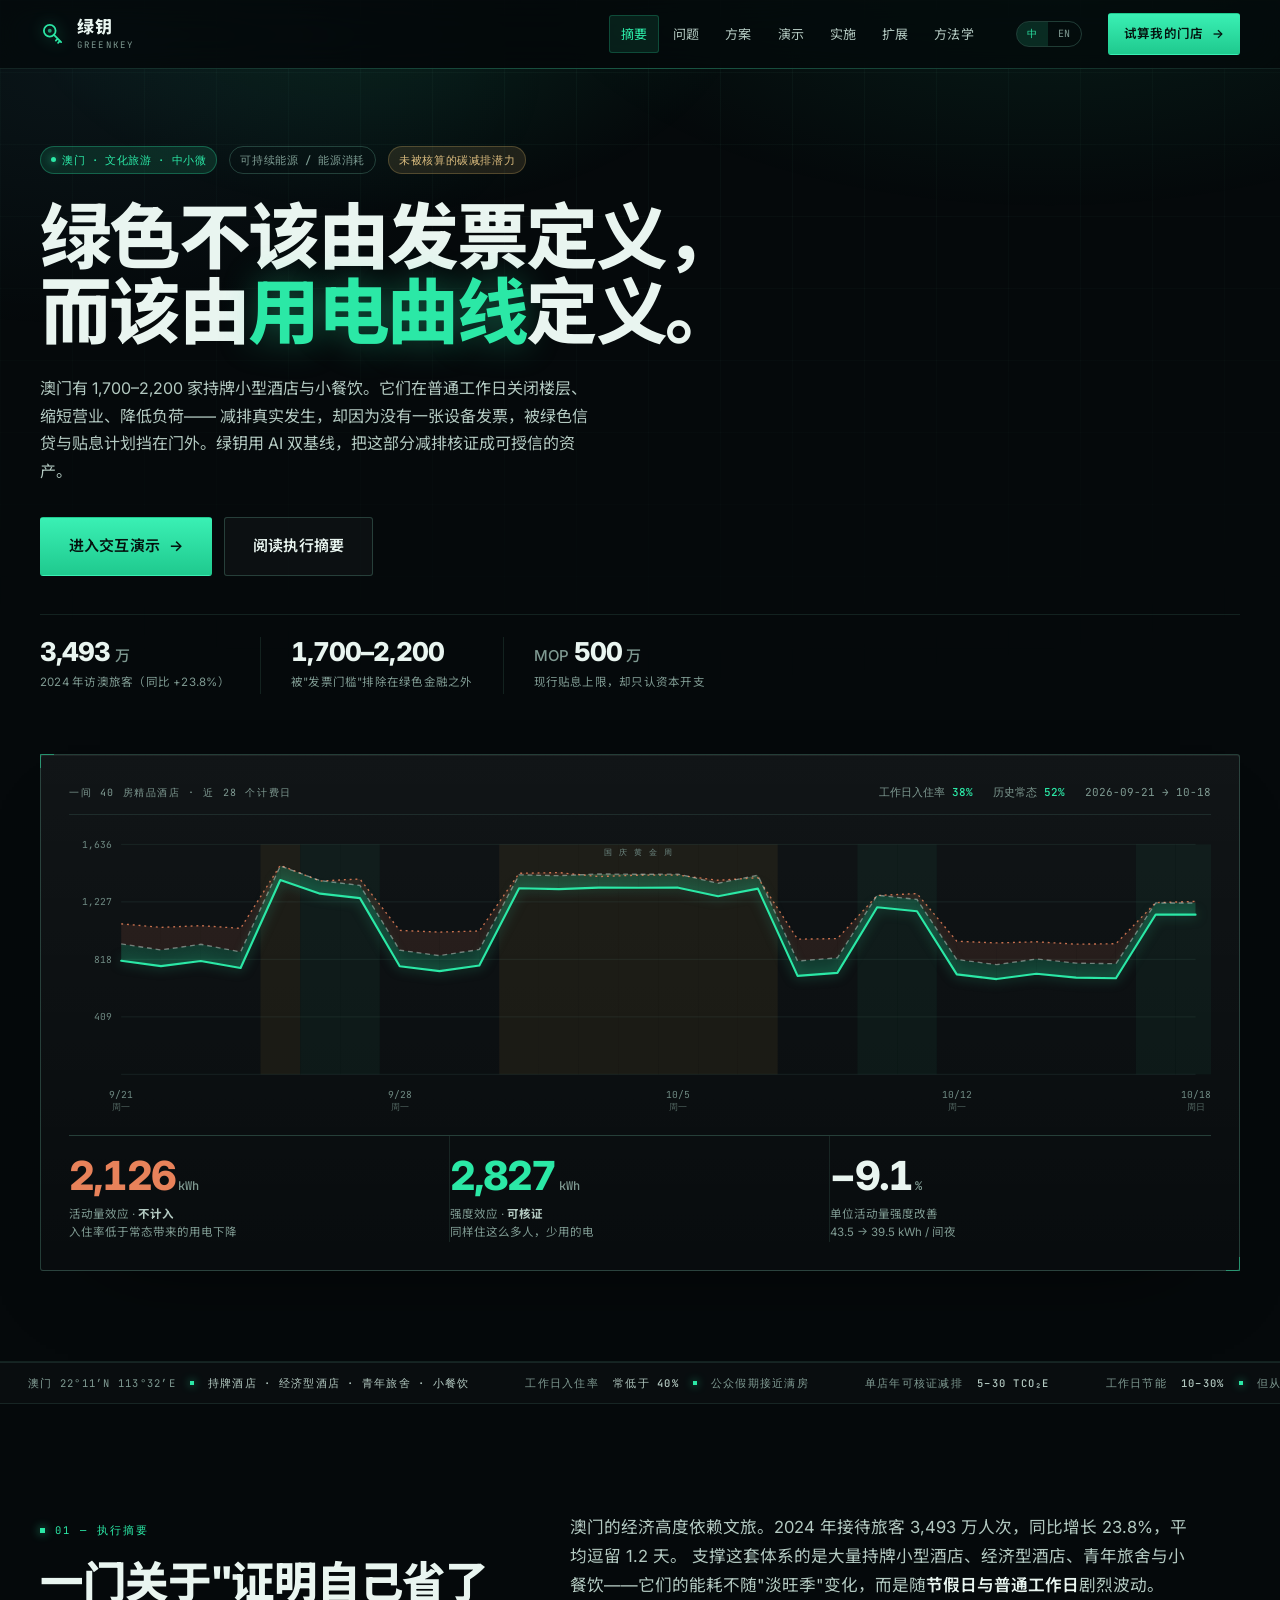
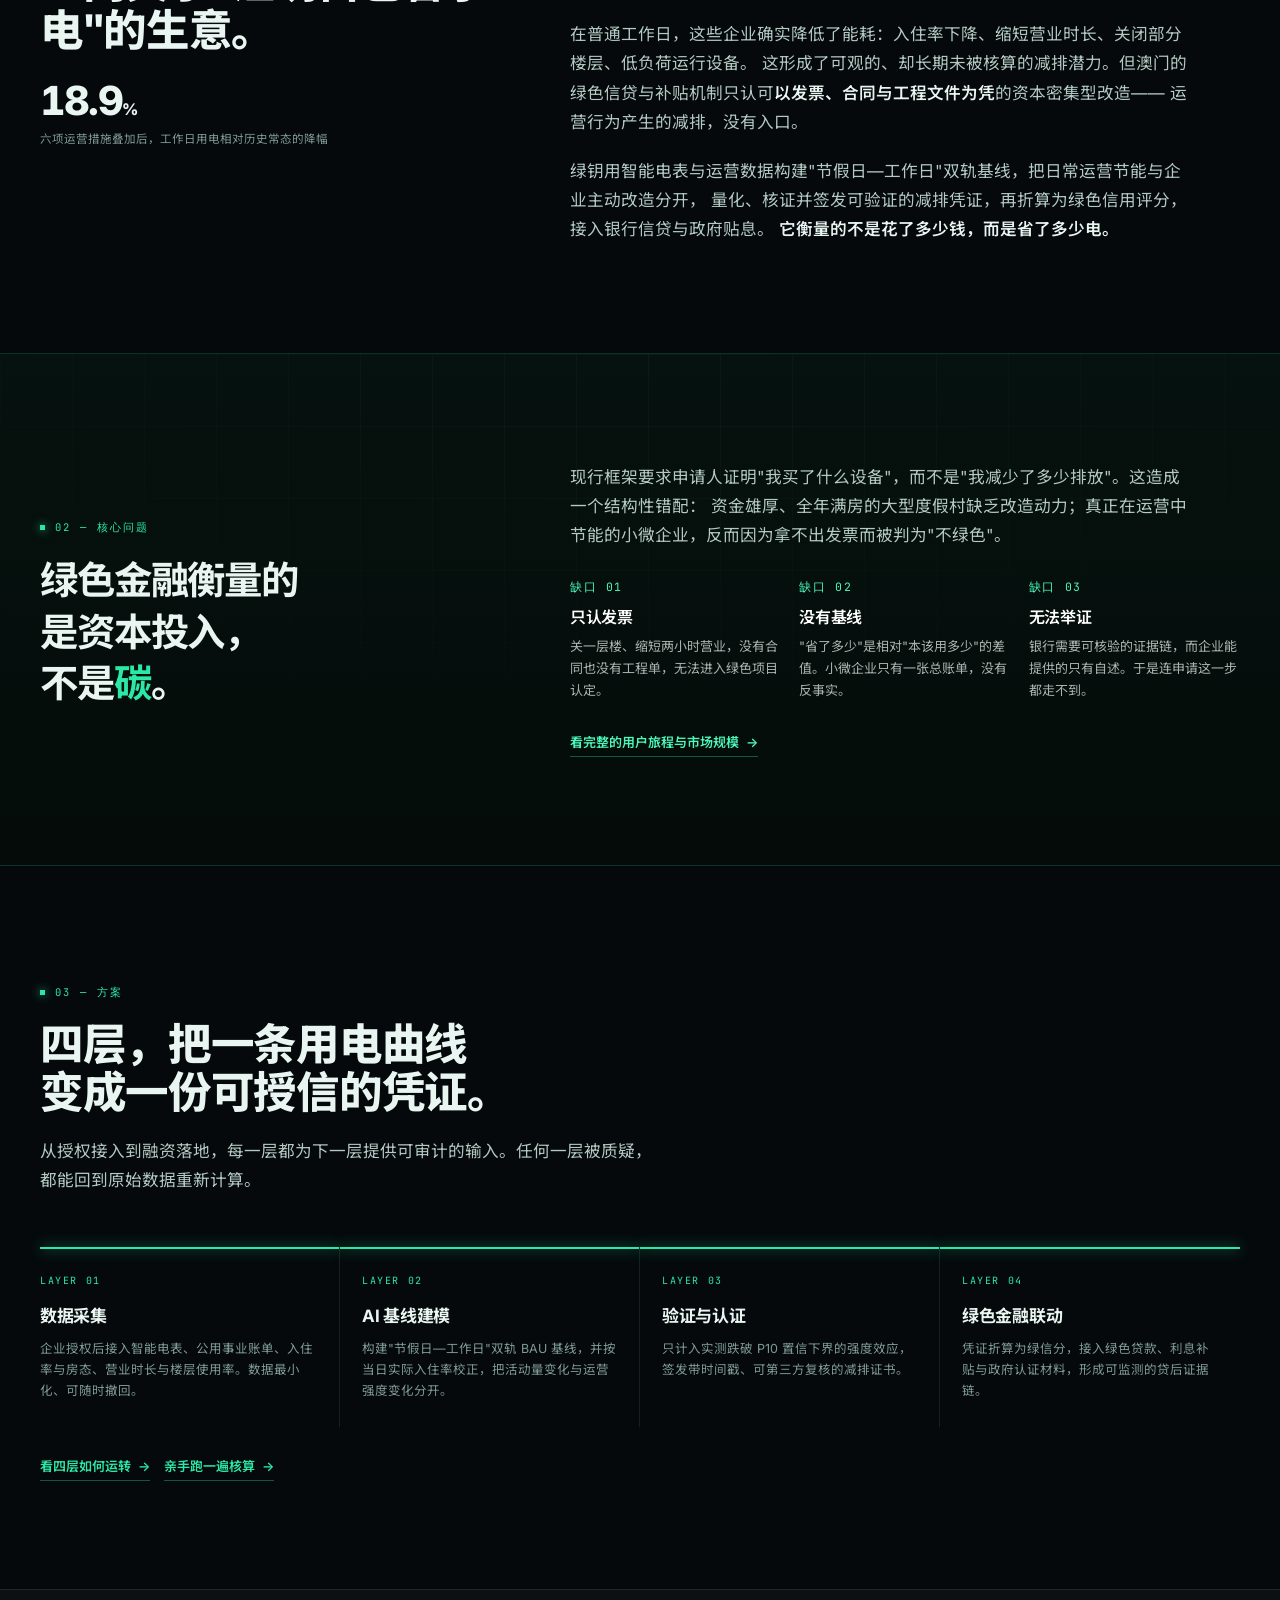
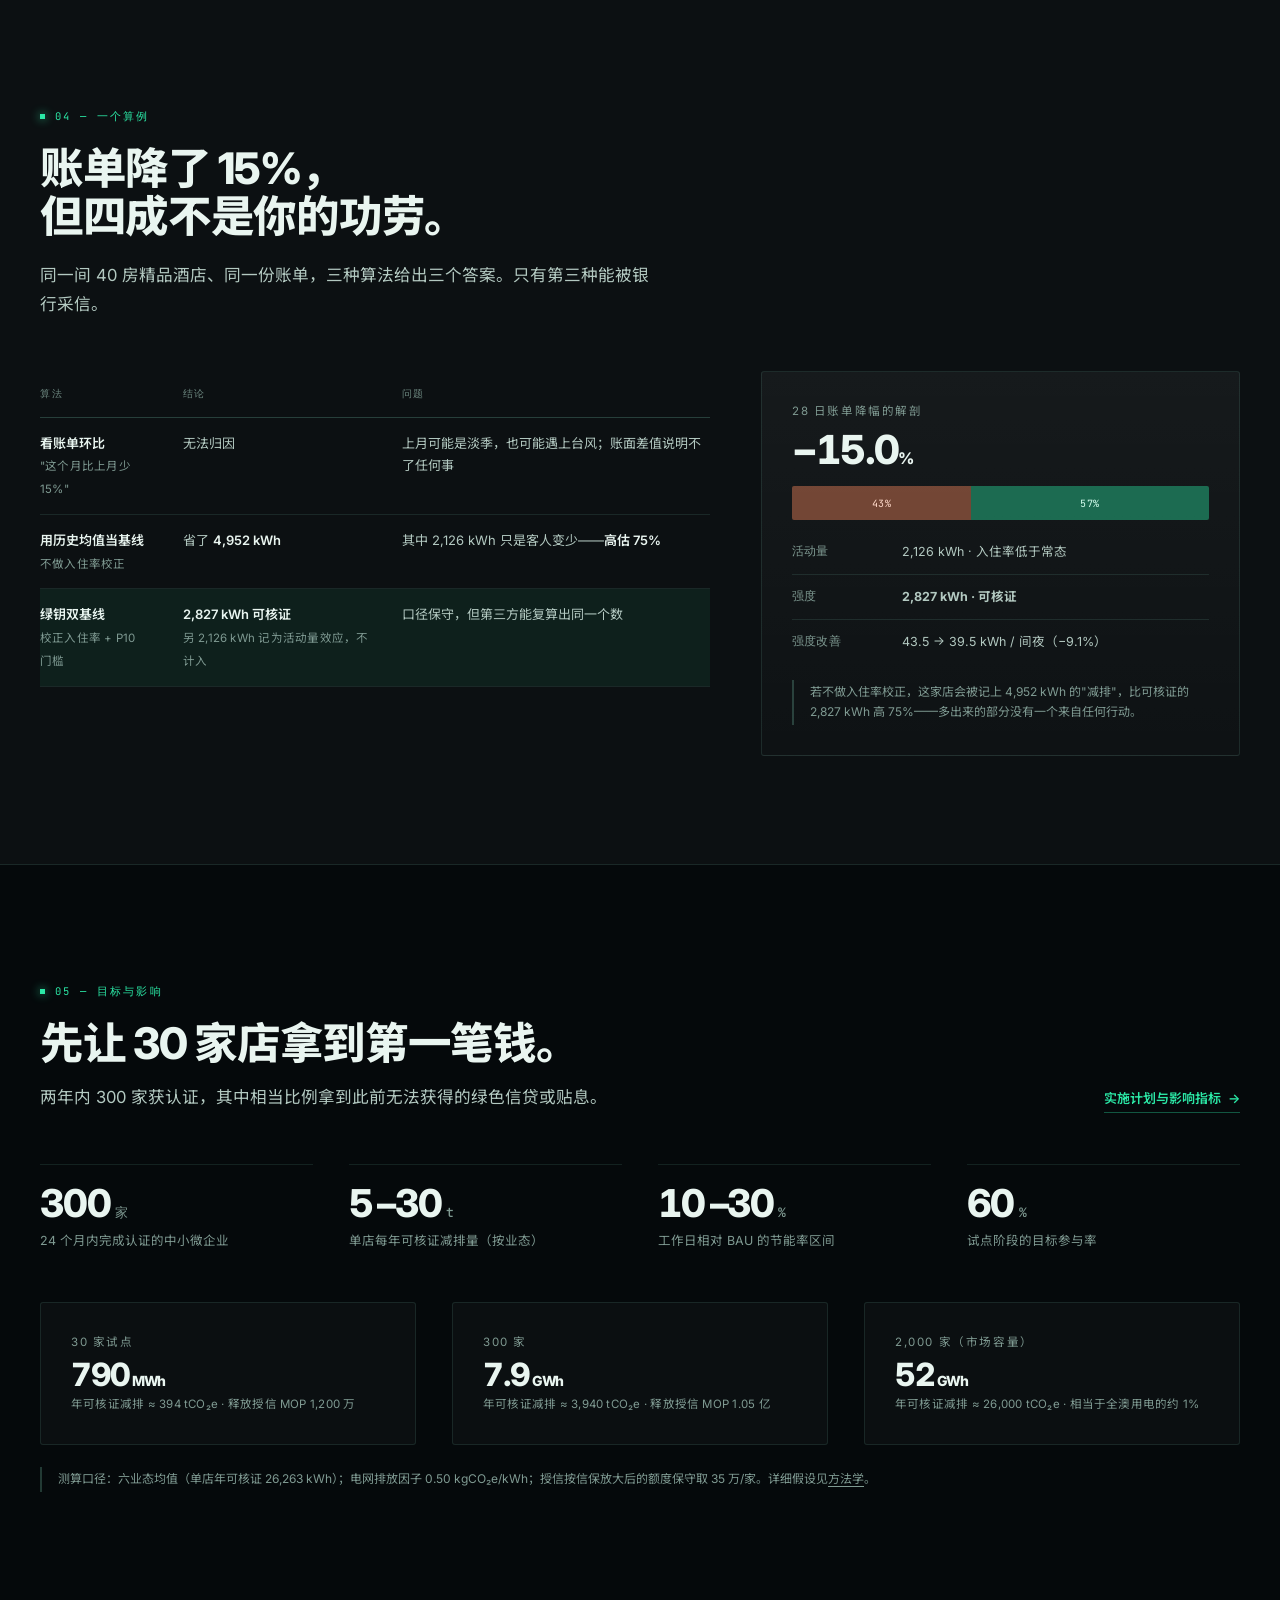
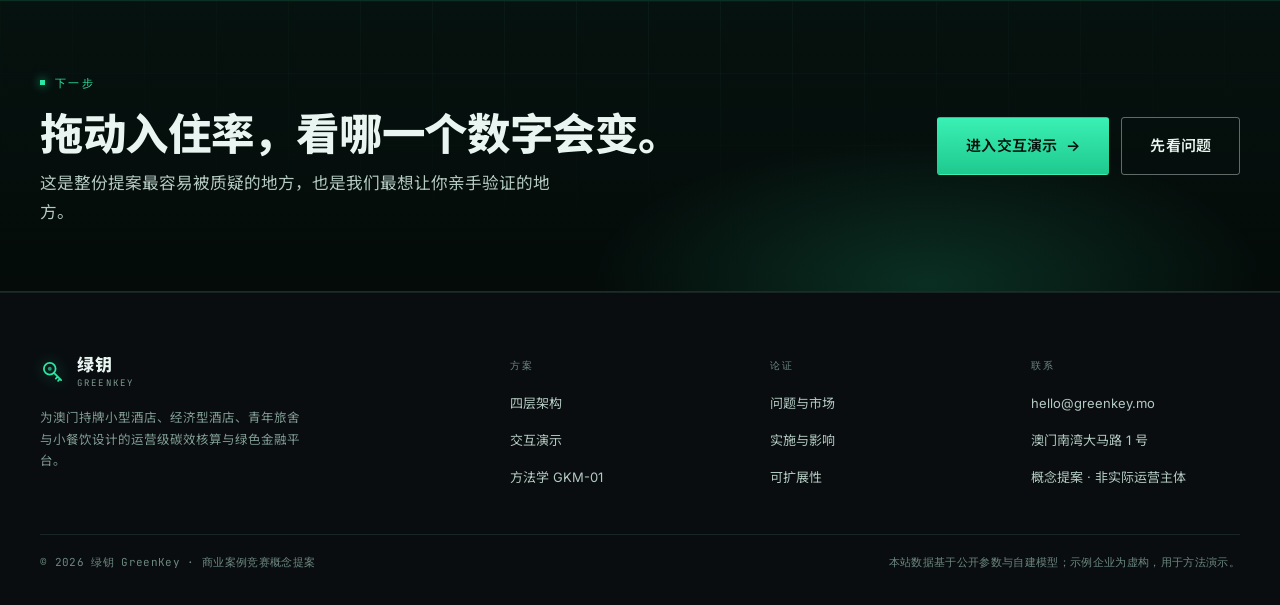
==== index.html @ 93c0d6be "feat: GreenKey site (dark climate-tech theme, zh/en i18n, boot sequence)" ====
<!doctype html>
<html lang="zh-Hans">
<head>
<meta charset="utf-8">
<meta name="viewport" content="width=device-width, initial-scale=1">
<title>绿钥 GreenKey · 把工作日省下的电，变成可授信的绿色资产</title>
<meta name="description" content="绿钥是一套为澳门持牌小型酒店、经济型酒店、青年旅舍与小餐饮设计的 AI 碳效核算平台：用工作日/节假日双轨基线，把运营性减排核证成银行与政府采信的凭证。">
<meta property="og:type" content="website">
<meta property="og:site_name" content="绿钥 GreenKey">
<meta property="og:locale" content="zh_Hans">
<meta property="og:locale:alternate" content="en">
<meta property="og:title" content="绿钥 GreenKey · 把工作日省下的电，变成可授信的绿色资产">
<meta property="og:description" content="绿钥是一套为澳门持牌小型酒店、经济型酒店、青年旅舍与小餐饮设计的 AI 碳效核算平台：用工作日/节假日双轨基线，把运营性减排核证成银行与政府采信的凭证。">
<meta name="twitter:card" content="summary_large_image">
<meta name="theme-color" content="#05090b">
<link rel="icon" href="data:image/svg+xml,%3Csvg xmlns='http://www.w3.org/2000/svg' viewBox='0 0 32 32'%3E%3Crect width='32' height='32' fill='%23070d10'/%3E%3Ccircle cx='12' cy='12' r='7' fill='none' stroke='%232be8a6' stroke-width='2.4'/%3E%3Cpath d='M17 17l9 9M22 22l-2.4 2.4M25 25l-2.4 2.4' stroke='%232be8a6' stroke-width='2.4' stroke-linecap='round'/%3E%3C/svg%3E">
<link rel="preconnect" href="https://fonts.googleapis.com">
<link rel="preconnect" href="https://fonts.gstatic.com" crossorigin>
<link href="https://fonts.googleapis.com/css2?family=Inter:wght@400;500;600;700;800&family=JetBrains+Mono:wght@400;500&family=Noto+Sans+SC:wght@400;500;700;800;900&family=Noto+Serif+SC:wght@700&display=swap" rel="stylesheet">
<link rel="stylesheet" href="assets/styles.css">
<link rel="stylesheet" href="assets/boot.css">
<noscript><style>[data-reveal]{opacity:1 !important;transform:none !important}</style></noscript>
<script>(function () {
  var d = document.documentElement;
  try {
    var p = new URLSearchParams(location.search);
    if (p.get("lang") === "en") localStorage.setItem("gk_lang", "en");
    if (p.get("lang") === "zh") localStorage.setItem("gk_lang", "zh");
    if (localStorage.getItem("gk_lang") === "en") {
      d.classList.add("i18n-pending");
      setTimeout(function () { d.classList.remove("i18n-pending"); }, 3000);
    }
  } catch (e) {}
  try {
    var q = new URLSearchParams(location.search);
    if (q.get("boot") === "0") return;
    var seen = false;
    try { seen = sessionStorage.getItem("gk_boot") === "1"; } catch (e) {}
    if (seen && q.get("boot") !== "1") return;
    d.classList.add("boot");
    setTimeout(function () { if (!window.__GK_BOOT_DONE__) d.classList.remove("boot"); }, 3500);
  } catch (e) {}
})();</script>
<script src="assets/lang/en-1.js" defer></script>
<script src="assets/lang/en-2.js" defer></script>
<script src="assets/lang/en-3.js" defer></script>
<script src="assets/lang/en-4.js" defer></script>
<script src="assets/i18n.js" defer></script>
<script src="assets/boot.js" defer></script>
</head>
<body>
<div class="progress"><div class="progress__bar"></div></div>

<header class="nav">
  <div class="wrap nav__inner">
    <a class="brand" href="index.html" aria-label="绿钥 GreenKey 首页">
      <svg class="brand__mark" viewBox="0 0 32 32" aria-hidden="true" style="color:#2be8a6">
        <circle cx="12" cy="12" r="7.2" fill="none" stroke="currentColor" stroke-width="2.2"/>
        <circle cx="12" cy="12" r="2.4" fill="#1f9d76"/>
        <path d="M16.9 16.9 26 26M21.8 21.8l-2.3 2.3M24.6 24.6l-2.3 2.3" stroke="currentColor" stroke-width="2.2" stroke-linecap="round"/>
      </svg>
      <span class="brand__text"><strong>绿钥</strong><em>GreenKey</em></span>
    </a>
    <nav class="nav__links" id="navLinks" aria-label="主导航">
      <a href="index.html" aria-current="page">摘要</a>
      <a href="problem.html">问题</a>
      <a href="platform.html">方案</a>
      <a href="demo.html">演示</a>
      <a href="impact.html">实施</a>
      <a href="business.html">扩展</a>
      <a href="methodology.html">方法学</a>
    </nav>
    <a class="btn btn--sm nav__cta" href="demo.html">试算我的门店 <span class="arw">→</span></a>
    <button class="nav__toggle" aria-label="展开菜单" aria-expanded="false" aria-controls="navLinks"><span></span></button>
  </div>
</header>

<main>

<!-- ================= HERO ================= -->
<section class="hero">
  <div class="wrap">
    <div class="hero__kicker">
      <span class="tag tag--mint"><span class="dot"></span> 澳门 · 文化旅游 · 中小微</span>
      <span class="tag tag--outline">可持续能源 / 能源消耗</span>
      <span class="tag tag--gold">未被核算的碳减排潜力</span>
    </div>
    <h1 class="h1" style="max-width:20ch">绿色不该由发票定义，<br>而该由<em>用电曲线</em>定义。</h1>
    <p class="hero__sub">
      澳门有 1,700–2,200 家持牌小型酒店与小餐饮。它们在普通工作日关闭楼层、缩短营业、降低负荷——
      减排真实发生，却因为没有一张设备发票，被绿色信贷与贴息计划挡在门外。绿钥用 AI 双基线，把这部分减排核证成可授信的资产。
    </p>
    <div class="hero__cta">
      <a class="btn btn--lg" href="demo.html">进入交互演示 <span class="arw">→</span></a>
      <a class="btn btn--ghost btn--lg" href="#summary">阅读执行摘要</a>
    </div>
    <div class="hero__facts">
      <div class="hero__fact"><b class="num" data-en="34.93<span style=&quot;font-size:15px&quot;> M</span>">3,493<span style="font-size:15px"> 万</span></b><span>2024 年访澳旅客（同比 +23.8%）</span></div>
      <div class="hero__fact"><b class="num">1,700–2,200</b><span>被"发票门槛"排除在绿色金融之外</span></div>
      <div class="hero__fact"><b class="num" data-en="MOP 5<span style=&quot;font-size:15px&quot;> M</span>"><span style="font-size:15px">MOP </span>500<span style="font-size:15px"> 万</span></b><span>现行贴息上限，却只认资本开支</span></div>
    </div>

    <!-- 证据面板 -->
    <div class="hero-panel" data-reveal>
      <div class="hero-panel__head">
        <span class="hero-panel__title">一间 40 房精品酒店 · 近 28 个计费日</span>
        <span class="hero-panel__meta">
          <span>工作日入住率 <b>38%</b></span>
          <span>历史常态 <b>52%</b></span>
          <span>2026-09-21 → 10-18</span>
        </span>
      </div>
      <svg id="heroChart" height="300" role="img" aria-label="28 日三条基线对比：历史常态、校正 BAU、实测"></svg>
      <div class="figure-set" style="margin-top:18px">
        <div>
          <div class="figure-set__n" style="color:var(--clay)">2,126<small>kWh</small></div>
          <div class="figure-set__l">活动量效应 · <b>不计入</b><br>入住率低于常态带来的用电下降</div>
        </div>
        <div>
          <div class="figure-set__n" style="color:var(--emerald)">2,827<small>kWh</small></div>
          <div class="figure-set__l">强度效应 · <b>可核证</b><br>同样住这么多人，少用的电</div>
        </div>
        <div>
          <div class="figure-set__n">−9.1<small>%</small></div>
          <div class="figure-set__l">单位活动量强度改善<br>43.5 → 39.5 kWh / 间夜</div>
        </div>
      </div>
    </div>
  </div>
</section>

<!-- ================= TICKER ================= -->
<div class="ticker" aria-hidden="true">
  <div class="ticker__track">
    <span class="ticker__item">澳门 22°11′N 113°32′E <i></i> <b>持牌酒店 · 经济型酒店 · 青年旅舍 · 小餐饮</b></span>
    <span class="ticker__item">工作日入住率 <b>常低于 40%</b> <i></i> 公众假期接近满房</span>
    <span class="ticker__item">单店年可核证减排 <b>5–30 tCO₂e</b></span>
    <span class="ticker__item">工作日节能 <b>10–30%</b> <i></i> 但从未被计入任何绿色资产</span>
    <span class="ticker__item">贴息上限 <b>MOP 500 万 / 3 年</b> <i></i> 前提是一叠发票</span>
    <span class="ticker__item">只认强度 <b>不认低入住率</b></span>
  </div>
</div>

<!-- ================= 01 执行摘要 ================= -->
<section class="section" id="summary">
  <div class="wrap">
    <div class="grid g-5-7" style="gap:clamp(28px,4vw,72px);align-items:start">
      <div data-reveal>
        <span class="eyebrow">01 — 执行摘要</span>
        <h2 class="h2">一门关于"证明自己省了电"的生意。</h2>
        <div style="margin-top:24px">
          <div class="figure-set" style="border-top:0;grid-template-columns:1fr">
            <div style="border-right:0;padding-top:0">
              <div class="figure-set__n">18.9<span style="font-size:16px">%</span></div>
              <div class="figure-set__l">六项运营措施叠加后，工作日用电相对历史常态的降幅</div>
            </div>
          </div>
        </div>
      </div>
      <div data-reveal data-delay="1">
        <p class="lede" style="margin-bottom:20px">
          澳门的经济高度依赖文旅。2024 年接待旅客 3,493 万人次，同比增长 23.8%，平均逗留 1.2 天。
          支撑这套体系的是大量持牌小型酒店、经济型酒店、青年旅舍与小餐饮——它们的能耗不随"淡旺季"变化，而是随<strong>节假日与普通工作日</strong>剧烈波动。
        </p>
        <p class="lede" style="margin-bottom:20px">
          在普通工作日，这些企业确实降低了能耗：入住率下降、缩短营业时长、关闭部分楼层、低负荷运行设备。
          这形成了可观的、却长期未被核算的减排潜力。但澳门的绿色信贷与补贴机制只认可<strong>以发票、合同与工程文件为凭</strong>的资本密集型改造——
          运营行为产生的减排，没有入口。
        </p>
        <p class="lede">
          绿钥用智能电表与运营数据构建"节假日—工作日"双轨基线，把日常运营节能与企业主动改造分开，
          量化、核证并签发可验证的减排凭证，再折算为绿色信用评分，接入银行信贷与政府贴息。
          <strong>它衡量的不是花了多少钱，而是省了多少电。</strong>
        </p>
      </div>
    </div>
  </div>
</section>

<!-- ================= 02 问题 ================= -->
<section class="section band" id="problem">
  <div class="wrap">
    <div class="grid g-5-7" style="gap:clamp(28px,4vw,64px);align-items:center">
      <div data-reveal>
        <span class="eyebrow">02 — 核心问题</span>
        <p class="quote">绿色金融衡量的<br>是资本投入，<br>不是<em>碳</em>。</p>
      </div>
      <div data-reveal data-delay="1">
        <p class="lede" style="margin-bottom:28px">
          现行框架要求申请人证明"我买了什么设备"，而不是"我减少了多少排放"。这造成一个结构性错配：
          资金雄厚、全年满房的大型度假村缺乏改造动力；真正在运营中节能的小微企业，反而因为拿不出发票而被判为"不绿色"。
        </p>
        <div class="grid g3" style="gap:18px">
          <div>
            <div class="tiny mono" style="color:var(--mint-hi);letter-spacing:.14em">缺口 01</div>
            <h4 class="h4" style="color:#fff;margin:8px 0 6px">只认发票</h4>
            <p class="small" style="color:rgba(233,245,239,.72);margin:0">关一层楼、缩短两小时营业，没有合同也没有工程单，无法进入绿色项目认定。</p>
          </div>
          <div>
            <div class="tiny mono" style="color:var(--mint-hi);letter-spacing:.14em">缺口 02</div>
            <h4 class="h4" style="color:#fff;margin:8px 0 6px">没有基线</h4>
            <p class="small" style="color:rgba(233,245,239,.72);margin:0">"省了多少"是相对"本该用多少"的差值。小微企业只有一张总账单，没有反事实。</p>
          </div>
          <div>
            <div class="tiny mono" style="color:var(--mint-hi);letter-spacing:.14em">缺口 03</div>
            <h4 class="h4" style="color:#fff;margin:8px 0 6px">无法举证</h4>
            <p class="small" style="color:rgba(233,245,239,.72);margin:0">银行需要可核验的证据链，而企业能提供的只有自述。于是连申请这一步都走不到。</p>
          </div>
        </div>
        <div style="margin-top:26px">
          <a class="link-arw" style="color:var(--mint-hi);border-color:rgba(43,232,166,.35)" href="problem.html">看完整的用户旅程与市场规模 <span>→</span></a>
        </div>
      </div>
    </div>
  </div>
</section>

<!-- ================= 03 解法 ================= -->
<section class="section" id="solution">
  <div class="wrap">
    <div class="sec-head" data-reveal>
      <span class="eyebrow">03 — 方案</span>
      <h2 class="h2">四层，把一条用电曲线<br>变成一份可授信的凭证。</h2>
      <p class="lede">从授权接入到融资落地，每一层都为下一层提供可审计的输入。任何一层被质疑，都能回到原始数据重新计算。</p>
    </div>

    <div class="flow" data-reveal>
      <div class="flow__item">
        <span class="flow__n">LAYER 01</span>
        <div class="flow__t">数据采集</div>
        <div class="flow__d">企业授权后接入智能电表、公用事业账单、入住率与房态、营业时长与楼层使用率。数据最小化、可随时撤回。</div>
      </div>
      <div class="flow__item">
        <span class="flow__n">LAYER 02</span>
        <div class="flow__t">AI 基线建模</div>
        <div class="flow__d">构建"节假日—工作日"双轨 BAU 基线，并按当日实际入住率校正，把活动量变化与运营强度变化分开。</div>
      </div>
      <div class="flow__item">
        <span class="flow__n">LAYER 03</span>
        <div class="flow__t">验证与认证</div>
        <div class="flow__d">只计入实测跌破 P10 置信下界的强度效应，签发带时间戳、可第三方复核的减排证书。</div>
      </div>
      <div class="flow__item">
        <span class="flow__n">LAYER 04</span>
        <div class="flow__t">绿色金融联动</div>
        <div class="flow__d">凭证折算为绿信分，接入绿色贷款、利息补贴与政府认证材料，形成可监测的贷后证据链。</div>
      </div>
    </div>

    <div style="display:flex;gap:14px;flex-wrap:wrap;margin-top:28px" data-reveal>
      <a class="link-arw" href="platform.html">看四层如何运转 <span>→</span></a>
      <a class="link-arw" href="demo.html">亲手跑一遍核算 <span>→</span></a>
    </div>
  </div>
</section>

<!-- ================= 04 算例 ================= -->
<section class="section" style="background:var(--paper-2);border-block:1px solid var(--line)">
  <div class="wrap">
    <div class="sec-head" data-reveal>
      <span class="eyebrow">04 — 一个算例</span>
      <h2 class="h2">账单降了 15%，<br>但四成不是你的功劳。</h2>
      <p class="lede">同一间 40 房精品酒店、同一份账单，三种算法给出三个答案。只有第三种能被银行采信。</p>
    </div>

    <div class="grid g-7-5" style="gap:clamp(24px,4vw,56px);align-items:start" data-reveal>
      <div class="table-wrap">
        <table class="tbl">
          <thead><tr><th>算法</th><th>结论</th><th>问题</th></tr></thead>
          <tbody>
            <tr>
              <td><strong>看账单环比</strong><br><span class="tiny muted">"这个月比上月少 15%"</span></td>
              <td>无法归因</td>
              <td>上月可能是淡季，也可能遇上台风；账面差值说明不了任何事</td>
            </tr>
            <tr>
              <td><strong>用历史均值当基线</strong><br><span class="tiny muted">不做入住率校正</span></td>
              <td>省了 <strong>4,952 kWh</strong></td>
              <td>其中 2,126 kWh 只是客人变少——<strong>高估 75%</strong></td>
            </tr>
            <tr style="background:var(--mint-3)">
              <td><strong>绿钥双基线</strong><br><span class="tiny muted">校正入住率 + P10 门槛</span></td>
              <td><strong>2,827 kWh 可核证</strong><br><span class="tiny muted">另 2,126 kWh 记为活动量效应，不计入</span></td>
              <td>口径保守，但第三方能复算出同一个数</td>
            </tr>
          </tbody>
        </table>
      </div>
      <div class="card" data-reveal data-delay="1">
        <div class="tiny uc muted">28 日账单降幅的解剖</div>
        <div class="big-num" style="font-size:40px;margin:10px 0 4px">−15.0<span style="font-size:16px">%</span></div>
        <div class="effect-bar" style="margin:16px 0 10px">
          <span class="act" style="width:43%">43%</span>
          <span class="eff" style="width:57%">57%</span>
        </div>
        <div class="kv">
          <div class="kv__row"><span class="kv__k">活动量</span><span>2,126 kWh · 入住率低于常态</span></div>
          <div class="kv__row"><span class="kv__k">强度</span><span><strong>2,827 kWh · 可核证</strong></span></div>
          <div class="kv__row"><span class="kv__k">强度改善</span><span>43.5 → 39.5 kWh / 间夜（−9.1%）</span></div>
        </div>
        <p class="note" style="margin-top:16px">若不做入住率校正，这家店会被记上 4,952 kWh 的"减排"，比可核证的 2,827 kWh 高 75%——多出来的部分没有一个来自任何行动。</p>
      </div>
    </div>
  </div>
</section>

<!-- ================= 05 影响 ================= -->
<section class="section" id="impact">
  <div class="wrap">
    <div class="sec-head" data-reveal style="display:flex;justify-content:space-between;align-items:flex-end;gap:24px;max-width:none;flex-wrap:wrap">
      <div style="max-width:62ch">
        <span class="eyebrow">05 — 目标与影响</span>
        <h2 class="h2">先让 30 家店拿到第一笔钱。</h2>
        <p class="lede" style="margin-top:16px">两年内 300 家获认证，其中相当比例拿到此前无法获得的绿色信贷或贴息。</p>
      </div>
      <a class="link-arw" href="impact.html">实施计划与影响指标 <span>→</span></a>
    </div>

    <div class="grid g4" data-reveal>
      <div class="stat">
        <div class="stat__num"><span data-count="300">300</span><small>家</small></div>
        <div class="stat__label">24 个月内完成认证的中小微企业</div>
      </div>
      <div class="stat">
        <div class="stat__num"><span data-count="5">5</span>–30<small>t</small></div>
        <div class="stat__label">单店每年可核证减排量（按业态）</div>
      </div>
      <div class="stat">
        <div class="stat__num"><span data-count="10">10</span>–30<small>%</small></div>
        <div class="stat__label">工作日相对 BAU 的节能率区间</div>
      </div>
      <div class="stat">
        <div class="stat__num"><span data-count="60">60</span><small>%</small></div>
        <div class="stat__label">试点阶段的目标参与率</div>
      </div>
    </div>

    <div class="grid g3" style="margin-top:clamp(32px,4vw,56px)" data-reveal>
      <div class="card card--tint">
        <div class="tiny uc muted">30 家试点</div>
        <div class="big-num" style="font-size:32px;margin:8px 0 4px">790<span style="font-size:14px"> MWh</span></div>
        <p class="tiny muted">年可核证减排 ≈ 394 tCO₂e · 释放授信 MOP 1,200 万</p>
      </div>
      <div class="card card--tint">
        <div class="tiny uc muted">300 家</div>
        <div class="big-num" style="font-size:32px;margin:8px 0 4px">7.9<span style="font-size:14px"> GWh</span></div>
        <p class="tiny muted">年可核证减排 ≈ 3,940 tCO₂e · 释放授信 MOP 1.05 亿</p>
      </div>
      <div class="card card--tint">
        <div class="tiny uc muted">2,000 家（市场容量）</div>
        <div class="big-num" style="font-size:32px;margin:8px 0 4px">52<span style="font-size:14px"> GWh</span></div>
        <p class="tiny muted">年可核证减排 ≈ 26,000 tCO₂e · 相当于全澳用电的约 1%</p>
      </div>
    </div>
    <p class="note" style="margin-top:22px">
      测算口径：六业态均值（单店年可核证 26,263 kWh）；电网排放因子 0.50 kgCO₂e/kWh；授信按信保放大后的额度保守取 35 万/家。详细假设见<a href="methodology.html" style="text-decoration:underline;text-underline-offset:3px">方法学</a>。
    </p>
  </div>
</section>

<!-- ================= CTA ================= -->
<section class="section band section--tight">
  <div class="wrap" style="display:flex;justify-content:space-between;align-items:center;gap:32px;flex-wrap:wrap">
    <div>
      <span class="eyebrow">下一步</span>
      <h2 class="h2" style="margin-bottom:10px">拖动入住率，看哪一个数字会变。</h2>
      <p class="lede" style="max-width:52ch">这是整份提案最容易被质疑的地方，也是我们最想让你亲手验证的地方。</p>
    </div>
    <div style="display:flex;gap:12px;flex-wrap:wrap">
      <a class="btn btn--mint btn--lg" href="demo.html">进入交互演示 <span class="arw">→</span></a>
      <a class="btn btn--lg" style="--bg:transparent;--bd:rgba(233,245,239,.4);--fg:#e9f5ef" href="problem.html">先看问题</a>
    </div>
  </div>
</section>

</main>

<footer class="footer">
  <div class="wrap footer__grid">
    <div>
      <a class="brand" href="index.html">
        <svg class="brand__mark" viewBox="0 0 32 32" aria-hidden="true" style="color:#2be8a6">
          <circle cx="12" cy="12" r="7.2" fill="none" stroke="currentColor" stroke-width="2.2"/>
          <circle cx="12" cy="12" r="2.4" fill="#1f9d76"/>
          <path d="M16.9 16.9 26 26M21.8 21.8l-2.3 2.3M24.6 24.6l-2.3 2.3" stroke="currentColor" stroke-width="2.2" stroke-linecap="round"/>
        </svg>
        <span class="brand__text"><strong>绿钥</strong><em>GreenKey</em></span>
      </a>
      <p class="footer__desc">为澳门持牌小型酒店、经济型酒店、青年旅舍与小餐饮设计的运营级碳效核算与绿色金融平台。</p>
    </div>
    <div>
      <h5>方案</h5>
      <ul>
        <li><a href="platform.html">四层架构</a></li>
        <li><a href="demo.html">交互演示</a></li>
        <li><a href="methodology.html">方法学 GKM-01</a></li>
      </ul>
    </div>
    <div>
      <h5>论证</h5>
      <ul>
        <li><a href="problem.html">问题与市场</a></li>
        <li><a href="impact.html">实施与影响</a></li>
        <li><a href="business.html">可扩展性</a></li>
      </ul>
    </div>
    <div>
      <h5>联系</h5>
      <ul>
        <li><a href="mailto:hello@greenkey.mo">hello@greenkey.mo</a></li>
        <li><span class="small muted">澳门南湾大马路 1 号</span></li>
        <li><span class="small muted">概念提案 · 非实际运营主体</span></li>
      </ul>
    </div>
  </div>
  <div class="wrap footer__base">
    <span>© <span data-year>2026</span> 绿钥 GreenKey · 商业案例竞赛概念提案</span>
    <span>本站数据基于公开参数与自建模型；示例企业为虚构，用于方法演示。</span>
  </div>
</footer>

<script src="assets/model.js"></script>
<script src="assets/app.js"></script>
<script>
(function () {
  var r = GKModel.compute({ type: "boutique", measures: ["floor", "hours", "hvac", "standby"] });
  var svg = document.getElementById("heroChart");
  function draw() {
    GKApp.chart(svg, r, { theme: "light", height: 300, holidayLabel: "国 庆 黄 金 周" });
    if (window.GKI18N) window.GKI18N.apply(document.body);
  }
  draw();
  GKApp.onResize(draw);
})();
</script>
</body>
</html>
---- assets/styles.css ----
/* ==========================================================================
   绿钥 GreenKey — Design System v3
   Dark climate-tech. Deep grid, glass panels, electric mint instrumentation.
   ========================================================================== */

/* ---------- 0. Tokens ---------------------------------------------------- */
:root {
  /* surface */
  --bg: #05090b;
  --bg-2: #070d10;
  --bg-3: #0a1216;
  --paper: #05090b;
  --paper-2: rgba(255, 255, 255, 0.032);
  --paper-3: rgba(255, 255, 255, 0.075);

  /* ink */
  --ink: #e9f5f0;
  --ink-2: #b3c9c1;
  --muted: #7f9a92;
  --muted-2: #6d8880;
  --text: #e9f5f0;

  /* hairline */
  --line: rgba(150, 255, 220, 0.1);
  --line-2: rgba(150, 255, 220, 0.2);
  --line-3: rgba(150, 255, 220, 0.32);

  /* accent */
  --mint: #2be8a6;
  --mint-hi: #4bf7b9;
  --mint-dim: #12a274;
  --emerald: #2be8a6;
  --emerald-deep: #06382b;
  --cyan: #5fd8f2;
  --gold: #d6ab63;
  --gold-2: rgba(214, 171, 99, 0.14);
  --clay: #e8825a;
  --clay-2: rgba(232, 130, 90, 0.14);

  --mint-2: rgba(43, 232, 166, 0.14);
  --mint-3: rgba(43, 232, 166, 0.07);

  /* legacy aliases (inline styles reference these) */
  --night: #05090b;
  --night-2: #070d10;
  --panel-dk: rgba(255, 255, 255, 0.035);
  --dk-line: rgba(150, 255, 220, 0.12);
  --dk-line-2: rgba(150, 255, 220, 0.24);
  --dk-text: #e9f5f0;
  --dk-muted: #77918a;

  /* type */
  --f-sans: "Inter", "Noto Sans SC", -apple-system, BlinkMacSystemFont, "Segoe UI",
    "PingFang SC", "Hiragino Sans GB", "Microsoft YaHei", "Helvetica Neue", sans-serif;
  --f-serif: var(--f-sans); /* 标题统一走无衬线 */
  --f-doc: "Noto Serif SC", "Songti SC", "STSong", "SimSun", "Times New Roman", serif;
  --f-mono: "JetBrains Mono", "SFMono-Regular", "SF Mono", Consolas, "Liberation Mono", monospace;

  /* metrics */
  --wrap: 1240px;
  --pad: clamp(20px, 4vw, 40px);
  --sec: clamp(68px, 8.5vw, 128px);
  --r: 3px;
  --ease: cubic-bezier(0.2, 0.7, 0.2, 1);
  --glow: 0 0 32px -10px rgba(43, 232, 166, 0.45);
}

/* ---------- 1. Reset ----------------------------------------------------- */
*,
*::before,
*::after { box-sizing: border-box; }

html {
  -webkit-text-size-adjust: 100%;
  scroll-behavior: smooth;
  scroll-padding-top: 88px;
}

body {
  margin: 0;
  background: var(--bg);
  color: var(--ink);
  font-family: var(--f-sans);
  font-size: 16px;
  line-height: 1.75;
  -webkit-font-smoothing: antialiased;
  text-rendering: optimizeLegibility;
  overflow-x: hidden;
  position: relative;
}

/* 全球底纹：细网格 + 两处冷光 */
body::before {
  content: "";
  position: fixed;
  inset: 0;
  z-index: 0;
  pointer-events: none;
  background-image:
    linear-gradient(rgba(150, 255, 220, 0.035) 1px, transparent 1px),
    linear-gradient(90deg, rgba(150, 255, 220, 0.035) 1px, transparent 1px);
  background-size: 72px 72px;
  mask-image: radial-gradient(130% 90% at 50% 0%, #000 10%, rgba(0, 0, 0, 0.45) 55%, transparent 88%);
  -webkit-mask-image: radial-gradient(130% 90% at 50% 0%, #000 10%, rgba(0, 0, 0, 0.45) 55%, transparent 88%);
}
body::after {
  content: "";
  position: fixed;
  inset: 0;
  z-index: 0;
  pointer-events: none;
  background:
    radial-gradient(60% 42% at 82% -6%, rgba(43, 232, 166, 0.1), transparent 70%),
    radial-gradient(52% 40% at 6% 8%, rgba(95, 216, 242, 0.06), transparent 72%);
}
main,
.footer,
.nav,
.progress { position: relative; z-index: 1; }

img, svg { display: block; max-width: 100%; }
a { color: inherit; text-decoration: none; }
button { font: inherit; color: inherit; background: none; border: 0; cursor: pointer; }
input, select { font: inherit; color: inherit; }
table { border-collapse: collapse; width: 100%; }
::selection { background: rgba(43, 232, 166, 0.26); color: #eafff6; }

:focus-visible { outline: 2px solid var(--mint); outline-offset: 3px; }

/* ---------- 2. Layout --------------------------------------------------- */
.wrap {
  width: min(var(--wrap), 100% - var(--pad) * 2);
  margin-inline: auto;
}

.section { padding-block: var(--sec); position: relative; }
.section--tight { padding-block: clamp(44px, 5vw, 72px); }
.section--flush-top { padding-top: 0; }

.grid { display: grid; gap: clamp(20px, 3vw, 36px); }
.g2 { grid-template-columns: repeat(2, minmax(0, 1fr)); }
.g3 { grid-template-columns: repeat(3, minmax(0, 1fr)); }
.g4 { grid-template-columns: repeat(4, minmax(0, 1fr)); }
.g-7-5 { grid-template-columns: minmax(0, 7fr) minmax(0, 5fr); }
.g-5-7 { grid-template-columns: minmax(0, 5fr) minmax(0, 7fr); }

.rule { height: 1px; background: var(--line); border: 0; margin: 0; }

/* ---------- 3. Typography ------------------------------------------------ */
h1, h2, h3, h4, h5 { margin: 0; font-weight: 700; letter-spacing: -0.02em; }

.h1 {
  font-size: clamp(38px, 5.6vw, 76px);
  line-height: 1.04;
  letter-spacing: -0.035em;
  font-weight: 800;
}
.h2 {
  font-size: clamp(28px, 3.4vw, 44px);
  line-height: 1.12;
  letter-spacing: -0.03em;
  font-weight: 800;
}
.h3 { font-size: clamp(19px, 1.5vw, 22px); line-height: 1.4; font-weight: 700; letter-spacing: -0.015em; }
.h4 { font-size: 16px; line-height: 1.5; font-weight: 600; }

.lede {
  font-size: clamp(16px, 1.3vw, 18.5px);
  line-height: 1.75;
  color: var(--ink-2);
  max-width: 62ch;
  margin: 0;
}
.lede strong, .small strong, .doc-sec strong { color: var(--ink); font-weight: 600; }

p { margin: 0 0 1em; }
p:last-child { margin-bottom: 0; }

.muted { color: var(--muted); }
.mono { font-family: var(--f-mono); font-variant-ligatures: none; }
.serif { font-family: var(--f-doc); }
.num { font-variant-numeric: tabular-nums; letter-spacing: -0.02em; }

.small { font-size: 13px; line-height: 1.7; color: var(--ink-2); }
.tiny { font-size: 11.5px; line-height: 1.6; letter-spacing: 0.02em; }
.uc { text-transform: uppercase; letter-spacing: 0.14em; }

.eyebrow {
  display: inline-flex;
  align-items: center;
  gap: 10px;
  font-family: var(--f-mono);
  font-size: 10.5px;
  letter-spacing: 0.22em;
  text-transform: uppercase;
  color: var(--mint);
  margin-bottom: 18px;
}
.eyebrow::before {
  content: "";
  width: 5px;
  height: 5px;
  background: var(--mint);
  box-shadow: 0 0 10px rgba(43, 232, 166, 0.9);
  flex: none;
}
.eyebrow--mute { color: var(--muted); }
.eyebrow--mute::before { background: var(--muted); box-shadow: none; }

.sec-head { max-width: 80ch; margin-bottom: clamp(32px, 4vw, 56px); }
.sec-head .h2 + .lede { margin-top: 20px; }
.sec-head--center { margin-inline: auto; text-align: center; }
.sec-head--center .lede { margin-inline: auto; }

.big-num {
  font-family: var(--f-sans);
  font-size: clamp(40px, 5vw, 64px);
  line-height: 1;
  font-weight: 800;
  letter-spacing: -0.045em;
  font-variant-numeric: tabular-nums;
}

.quote {
  font-size: clamp(24px, 3vw, 40px);
  line-height: 1.35;
  letter-spacing: -0.03em;
  font-weight: 700;
  margin: 0;
  max-width: 26ch;
}
.quote em { font-style: normal; color: var(--mint); }

.pull {
  font-size: clamp(22px, 2.6vw, 34px);
  line-height: 1.45;
  letter-spacing: -0.02em;
  border-left: 2px solid var(--mint);
  padding-left: clamp(18px, 2.6vw, 32px);
  margin: 0;
  max-width: 40ch;
}

/* ---------- 4. Nav ------------------------------------------------------ */
.nav {
  position: sticky;
  top: 0;
  z-index: 60;
  background: rgba(5, 9, 11, 0.78);
  backdrop-filter: blur(18px) saturate(1.4);
  -webkit-backdrop-filter: blur(18px) saturate(1.4);
  border-bottom: 1px solid var(--line);
}
.nav::after {
  content: "";
  position: absolute;
  left: 0; right: 0; bottom: -1px;
  height: 1px;
  background: linear-gradient(90deg, transparent, rgba(43, 232, 166, 0.45), transparent);
  opacity: 0.6;
}
.nav__inner { display: flex; align-items: center; gap: 26px; height: 68px; }

.brand { display: inline-flex; align-items: center; gap: 11px; flex: none; }
.brand__mark { width: 26px; height: 26px; flex: none; filter: drop-shadow(0 0 8px rgba(43, 232, 166, 0.4)); }
.brand__text { display: flex; flex-direction: column; line-height: 1; }
.brand__text strong { font-size: 17px; font-weight: 800; letter-spacing: 0.06em; color: var(--ink); }
.brand__text em {
  font-style: normal;
  font-family: var(--f-mono);
  font-size: 9px;
  letter-spacing: 0.24em;
  text-transform: uppercase;
  color: var(--muted);
  margin-top: 5px;
}

.nav__links { display: flex; align-items: center; gap: 2px; margin-left: auto; }
.nav__links a {
  padding: 8px 12px;
  font-size: 13px;
  color: var(--ink-2);
  border-radius: var(--r);
  transition: background 0.18s, color 0.18s;
  white-space: nowrap;
  letter-spacing: 0.01em;
}
.nav__links a:hover { background: rgba(255, 255, 255, 0.06); color: var(--ink); }
.nav__links a[aria-current="page"] {
  color: var(--mint);
  background: rgba(43, 232, 166, 0.1);
  box-shadow: inset 0 0 0 1px rgba(43, 232, 166, 0.22);
}

.nav__cta { flex: none; }
.nav__toggle { display: none; }

/* ---------- 5. Buttons -------------------------------------------------- */
.btn {
  --bg: transparent;
  --fg: var(--ink);
  --bd: var(--line-2);
  display: inline-flex;
  align-items: center;
  justify-content: center;
  gap: 9px;
  padding: 13px 22px;
  font-size: 14px;
  font-weight: 600;
  letter-spacing: 0.01em;
  color: var(--fg);
  background: var(--bg);
  border: 1px solid var(--bd);
  border-radius: var(--r);
  transition: transform 0.18s var(--ease), background 0.18s, box-shadow 0.25s, border-color 0.18s, color 0.18s;
  white-space: nowrap;
}
.btn:hover { transform: translateY(-1px); border-color: var(--line-3); }
.btn:active { transform: translateY(0); }
.btn .arw { transition: transform 0.2s var(--ease); }
.btn:hover .arw { transform: translateX(3px); }

.btn { --bg: linear-gradient(180deg, #3af0b4, #1fc98e); --fg: #04120e; --bd: transparent; }
.btn:hover { box-shadow: 0 0 30px -8px rgba(43, 232, 166, 0.55); }

.btn--ghost {
  --bg: rgba(255, 255, 255, 0.03);
  --fg: var(--ink);
  --bd: var(--line-2);
}
.btn--ghost:hover { --bg: rgba(255, 255, 255, 0.07); box-shadow: none; }

.btn--sm { padding: 9px 15px; font-size: 12.5px; }
.btn--lg { padding: 15px 28px; font-size: 15px; }
.btn--block { width: 100%; }
.btn--dark { --bg: rgba(255, 255, 255, 0.06); --bd: var(--line-2); --fg: var(--ink); }
.btn--mint { --bg: linear-gradient(180deg, #3af0b4, #1fc98e); --fg: #04120e; --bd: transparent; }

.link-arw {
  display: inline-flex;
  align-items: center;
  gap: 7px;
  font-size: 13px;
  font-weight: 600;
  color: var(--mint);
  border-bottom: 1px solid rgba(43, 232, 166, 0.35);
  padding-bottom: 2px;
  transition: gap 0.2s var(--ease), border-color 0.2s;
}
.link-arw:hover { gap: 11px; border-color: var(--mint); }

/* ---------- 5b. Language switcher --------------------------------------- */
html.i18n-pending body { visibility: hidden; }

.lang {
  display: inline-flex;
  align-items: center;
  border: 1px solid var(--line-2);
  border-radius: 100px;
  overflow: hidden;
  flex: none;
  margin-left: 4px;
}
.lang button {
  padding: 5px 10px;
  font-family: var(--f-mono);
  font-size: 10px;
  letter-spacing: 0.08em;
  line-height: 1.4;
  color: var(--muted);
  transition: color 0.18s, background 0.18s;
}
.lang button:hover { color: var(--ink); background: rgba(255, 255, 255, 0.05); }
.lang button[aria-pressed="true"] {
  background: rgba(43, 232, 166, 0.14);
  color: var(--mint);
}
@media (max-width: 900px) {
  .lang { margin-left: auto; }
  .nav__toggle { margin-left: 8px; }
}
@media (max-width: 620px) {
  .lang button { padding: 4px 8px; font-size: 9px; }
}

/* ---------- 6. Cards / panels ------------------------------------------- */
.card {
  background: linear-gradient(180deg, rgba(255, 255, 255, 0.045), rgba(255, 255, 255, 0.012));
  border: 1px solid var(--line);
  border-radius: var(--r);
  padding: clamp(20px, 2.4vw, 30px);
  position: relative;
  transition: border-color 0.25s, background 0.25s;
}
.card:hover { border-color: var(--line-2); }
.card--flat { background: transparent; }
.card--tint { background: rgba(255, 255, 255, 0.028); border-color: var(--line); }
.card--mint {
  background: linear-gradient(180deg, rgba(43, 232, 166, 0.09), rgba(43, 232, 166, 0.025));
  border-color: rgba(43, 232, 166, 0.28);
}
.card--dark {
  background: linear-gradient(180deg, rgba(255, 255, 255, 0.05), rgba(255, 255, 255, 0.015));
  border-color: var(--line-2);
  color: var(--ink);
}

.card__idx {
  font-family: var(--f-mono);
  font-size: 10px;
  letter-spacing: 0.18em;
  text-transform: uppercase;
  color: var(--muted-2);
  display: block;
  margin-bottom: 14px;
}

.panel {
  background: linear-gradient(180deg, rgba(255, 255, 255, 0.045), rgba(255, 255, 255, 0.012));
  border: 1px solid var(--line);
  border-radius: var(--r);
  padding: clamp(18px, 2vw, 26px);
}
.panel--solid { background: var(--bg-2); }
.panel__head {
  display: flex;
  align-items: center;
  justify-content: space-between;
  gap: 12px;
  margin-bottom: 18px;
  flex-wrap: wrap;
}
.panel__title {
  font-family: var(--f-mono);
  font-size: 10px;
  letter-spacing: 0.18em;
  text-transform: uppercase;
  color: var(--muted);
  display: flex;
  align-items: center;
  gap: 8px;
}

.tag {
  display: inline-flex;
  align-items: center;
  gap: 6px;
  padding: 4px 10px;
  font-family: var(--f-mono);
  font-size: 10.5px;
  font-weight: 500;
  letter-spacing: 0.06em;
  border-radius: 100px;
  background: rgba(255, 255, 255, 0.05);
  color: var(--ink-2);
  border: 1px solid var(--line);
  white-space: nowrap;
}
.tag--mint { background: rgba(43, 232, 166, 0.12); border-color: rgba(43, 232, 166, 0.3); color: var(--mint); }
.tag--gold { background: rgba(214, 171, 99, 0.13); border-color: rgba(214, 171, 99, 0.28); color: #e2bd7f; }
.tag--clay { background: var(--clay-2); border-color: rgba(232, 130, 90, 0.3); color: #f0a184; }
.tag--dark { background: rgba(43, 232, 166, 0.12); border-color: rgba(43, 232, 166, 0.3); color: var(--mint); }
.tag--outline { background: transparent; color: var(--muted); border-color: var(--line-2); }

.dot {
  width: 5px;
  height: 5px;
  border-radius: 50%;
  background: var(--mint);
  flex: none;
  box-shadow: 0 0 8px rgba(43, 232, 166, 0.9);
}
.dot--live { animation: pulse 2.4s infinite; }
@keyframes pulse {
  0% { box-shadow: 0 0 0 0 rgba(43, 232, 166, 0.45), 0 0 8px rgba(43, 232, 166, 0.9); }
  70% { box-shadow: 0 0 0 9px rgba(43, 232, 166, 0), 0 0 8px rgba(43, 232, 166, 0.9); }
  100% { box-shadow: 0 0 0 0 rgba(43, 232, 166, 0), 0 0 8px rgba(43, 232, 166, 0.9); }
}

/* ---------- 7. Hero ----------------------------------------------------- */
.hero {
  position: relative;
  padding-top: clamp(48px, 6vw, 92px);
  padding-bottom: clamp(56px, 7vw, 100px);
  overflow: hidden;
  border-bottom: 1px solid var(--line);
}
.hero::before {
  content: "";
  position: absolute;
  inset: -30% 30% auto -10%;
  height: 620px;
  background: radial-gradient(closest-side, rgba(43, 232, 166, 0.12), transparent 72%);
  pointer-events: none;
}
.hero__grid {
  display: grid;
  grid-template-columns: minmax(0, 7fr) minmax(0, 5fr);
  gap: clamp(32px, 5vw, 64px);
  align-items: center;
  position: relative;
}
.hero__kicker { display: flex; align-items: center; gap: 12px; flex-wrap: wrap; margin-bottom: 26px; }
.hero .h1 { margin-bottom: 26px; max-width: 20ch; }
.hero .h1 em {
  font-style: normal;
  color: var(--mint);
  text-shadow: 0 0 34px rgba(43, 232, 166, 0.35);
}
.hero__sub {
  font-size: clamp(16px, 1.25vw, 18px);
  line-height: 1.72;
  color: var(--ink-2);
  max-width: 56ch;
  margin: 0 0 32px;
}
.hero__sub strong { color: var(--ink); }
.hero__cta { display: flex; flex-wrap: wrap; gap: 12px; margin-bottom: 38px; }

.hero__facts {
  display: flex;
  flex-wrap: wrap;
  border-top: 1px solid var(--line);
  padding-top: 22px;
  gap: 0;
}
.hero__fact { padding-right: 30px; margin-right: 30px; border-right: 1px solid var(--line); }
.hero__fact:last-child { border-right: 0; margin-right: 0; padding-right: 0; }
.hero__fact b {
  display: block;
  font-size: 26px;
  line-height: 1.15;
  font-weight: 800;
  letter-spacing: -0.035em;
  font-variant-numeric: tabular-nums;
  color: var(--ink);
}
.hero__fact b span { color: var(--muted); font-weight: 500; }
.hero__fact span { font-size: 11.5px; color: var(--muted); letter-spacing: 0.02em; }

/* 证据面板 */
.hero-panel {
  margin-top: clamp(36px, 5vw, 60px);
  background: linear-gradient(180deg, rgba(255, 255, 255, 0.05), rgba(255, 255, 255, 0.015));
  border: 1px solid var(--line-2);
  border-radius: var(--r);
  padding: clamp(18px, 2.2vw, 28px);
  position: relative;
  box-shadow: 0 40px 90px -60px rgba(0, 0, 0, 0.9), inset 0 1px 0 rgba(255, 255, 255, 0.06);
}
.hero-panel::before,
.hero-panel::after {
  content: "";
  position: absolute;
  width: 14px;
  height: 14px;
  border: 1px solid rgba(43, 232, 166, 0.5);
  pointer-events: none;
}
.hero-panel::before { top: -1px; left: -1px; border-right: 0; border-bottom: 0; }
.hero-panel::after { bottom: -1px; right: -1px; border-left: 0; border-top: 0; }
.hero-panel__head {
  display: flex;
  justify-content: space-between;
  align-items: baseline;
  gap: 16px;
  flex-wrap: wrap;
  border-bottom: 1px solid var(--line);
  padding-bottom: 12px;
  margin-bottom: 12px;
}
.hero-panel__title {
  font-family: var(--f-mono);
  font-size: 10px;
  letter-spacing: 0.16em;
  text-transform: uppercase;
  color: var(--muted);
}
.hero-panel__meta { display: flex; gap: 8px 20px; flex-wrap: wrap; font-size: 11px; color: var(--muted); font-family: var(--f-mono); }
.hero-panel__meta b { color: var(--mint); font-weight: 500; }

/* ---------- 8. Ticker --------------------------------------------------- */
.ticker {
  border-block: 1px solid var(--line);
  background: rgba(255, 255, 255, 0.02);
  overflow: hidden;
  padding-block: 11px;
}
.ticker__track { display: flex; width: max-content; animation: slide 52s linear infinite; }
.ticker:hover .ticker__track { animation-play-state: paused; }
.ticker__item {
  display: inline-flex;
  align-items: center;
  gap: 14px;
  padding-inline: 28px;
  font-family: var(--f-mono);
  font-size: 10.5px;
  letter-spacing: 0.12em;
  text-transform: uppercase;
  color: var(--muted);
  white-space: nowrap;
}
.ticker__item i { width: 4px; height: 4px; background: var(--mint); flex: none; box-shadow: 0 0 8px rgba(43, 232, 166, 0.8); }
.ticker__item b { color: var(--ink-2); font-weight: 500; }
@keyframes slide {
  from { transform: translateX(0); }
  to { transform: translateX(-50%); }
}

/* ---------- 9. Stats ---------------------------------------------------- */
.stat { border-top: 1px solid var(--line); padding-top: 18px; }
.stat__num {
  font-size: clamp(30px, 3vw, 42px);
  line-height: 1.05;
  font-weight: 800;
  letter-spacing: -0.045em;
  font-variant-numeric: tabular-nums;
  display: flex;
  align-items: baseline;
  gap: 5px;
  color: var(--ink);
}
.stat__num small { font-size: 13px; font-weight: 500; color: var(--muted); letter-spacing: 0; font-family: var(--f-mono); }
.stat__label { font-size: 12.5px; color: var(--muted); margin-top: 8px; line-height: 1.6; }

/* ---------- 10. Band ---------------------------------------------------- */
.band {
  background: linear-gradient(180deg, #06120f, #040b09);
  border-block: 1px solid rgba(43, 232, 166, 0.16);
  color: var(--ink);
  position: relative;
  overflow: hidden;
}
.band::before {
  content: "";
  position: absolute;
  inset: 0;
  background-image:
    linear-gradient(rgba(150, 255, 220, 0.04) 1px, transparent 1px),
    linear-gradient(90deg, rgba(150, 255, 220, 0.04) 1px, transparent 1px);
  background-size: 72px 72px;
  mask-image: radial-gradient(80% 100% at 50% 0%, #000, transparent 85%);
  -webkit-mask-image: radial-gradient(80% 100% at 50% 0%, #000, transparent 85%);
  pointer-events: none;
}
.band::after {
  content: "";
  position: absolute;
  inset: auto -10% -70% 35%;
  height: 420px;
  background: radial-gradient(closest-side, rgba(43, 232, 166, 0.16), transparent 70%);
  pointer-events: none;
}
.band > .wrap { position: relative; z-index: 1; }
.band .eyebrow { color: var(--mint); }
.band .lede { color: var(--ink-2); }
.band .muted { color: var(--muted); }
.band .h2 { color: var(--ink); }

/* ---------- 11. Tables -------------------------------------------------- */
.table-wrap { overflow-x: auto; -webkit-overflow-scrolling: touch; }
.tbl { font-size: 13px; min-width: 620px; }
.tbl th, .tbl td {
  text-align: left;
  padding: 14px 16px;
  border-bottom: 1px solid var(--line);
  vertical-align: top;
  color: var(--ink-2);
}
.tbl thead th {
  font-family: var(--f-mono);
  font-size: 10px;
  letter-spacing: 0.16em;
  text-transform: uppercase;
  color: var(--muted-2);
  font-weight: 500;
  border-bottom: 1px solid var(--line-2);
  white-space: nowrap;
}
.tbl tbody tr { transition: background 0.18s; }
.tbl tbody tr:hover { background: rgba(43, 232, 166, 0.05); }
.tbl td:first-child, .tbl th:first-child { padding-left: 0; }
.tbl td:last-child, .tbl th:last-child { padding-right: 0; }
.tbl strong { color: var(--ink); font-weight: 600; }
.tbl .yes { color: var(--mint); font-weight: 600; }
.tbl .no { color: var(--muted); }
.tbl--dark { color: var(--ink); }
.tbl--dark th, .tbl--dark td { border-color: var(--line); }

.mini-tbl { font-size: 12.5px; }
.mini-tbl th, .mini-tbl td { padding: 10px 10px; border-bottom: 1px solid var(--line); text-align: left; color: var(--ink-2); }
.mini-tbl th {
  font-family: var(--f-mono);
  font-size: 9.5px;
  letter-spacing: 0.14em;
  text-transform: uppercase;
  color: var(--muted-2);
  font-weight: 500;
}
.mini-tbl td:first-child, .mini-tbl th:first-child { padding-left: 0; }
.mini-tbl td:last-child, .mini-tbl th:last-child { padding-right: 0; }
.mini-tbl strong { color: var(--ink); }

/* ---------- 12. Flow / timeline ----------------------------------------- */
.flow {
  display: grid;
  grid-template-columns: repeat(4, minmax(0, 1fr));
  border-top: 1px solid var(--line-2);
}
.flow__item {
  padding: 24px 22px 26px 0;
  border-right: 1px solid var(--line);
  position: relative;
}
.flow__item:last-child { border-right: 0; }
.flow__item::before {
  content: "";
  position: absolute;
  top: -1px;
  left: 0;
  width: 0;
  height: 2px;
  background: var(--mint);
  box-shadow: 0 0 14px rgba(43, 232, 166, 0.8);
  transition: width 0.6s var(--ease);
}
.flow__item.is-in::before { width: 100%; }
.flow__n {
  font-family: var(--f-mono);
  font-size: 10px;
  letter-spacing: 0.16em;
  color: var(--mint);
  display: block;
  margin-bottom: 12px;
  text-transform: uppercase;
}
.flow__t { font-size: 17px; font-weight: 700; margin-bottom: 8px; letter-spacing: -0.015em; color: var(--ink); }
.flow__d { font-size: 12.5px; line-height: 1.65; color: var(--muted); }
.flow__item + .flow__item { padding-left: 22px; }

.tl { position: relative; padding-left: 26px; }
.tl::before { content: ""; position: absolute; left: 4px; top: 6px; bottom: 6px; width: 1px; background: var(--line-2); }
.tl__item { position: relative; padding-bottom: 30px; }
.tl__item:last-child { padding-bottom: 0; }
.tl__item::before {
  content: "";
  position: absolute;
  left: -26px;
  top: 7px;
  width: 9px;
  height: 9px;
  border-radius: 50%;
  background: var(--bg);
  border: 1.5px solid var(--mint-dim);
}
.tl__item--now::before { background: var(--mint); border-color: var(--mint); box-shadow: 0 0 12px rgba(43, 232, 166, 0.8); }
.tl__when {
  font-family: var(--f-mono);
  font-size: 10px;
  letter-spacing: 0.14em;
  color: var(--muted);
  text-transform: uppercase;
}

/* ---------- 13. Meters / bars ------------------------------------------- */
.meter { display: grid; gap: 10px; }
.meter__row { display: grid; grid-template-columns: 1fr auto; gap: 12px; align-items: baseline; font-size: 13px; color: var(--ink-2); }
.meter__track { height: 5px; background: rgba(255, 255, 255, 0.07); border-radius: 100px; overflow: hidden; grid-column: 1 / -1; }
.meter__fill { height: 100%; background: linear-gradient(90deg, var(--mint-dim), var(--mint)); border-radius: 100px; width: 0; transition: width 1.1s var(--ease); box-shadow: 0 0 12px rgba(43, 232, 166, 0.5); }
.meter__fill--mint { background: linear-gradient(90deg, #1a7d5e, #2be8a6); }
.meter__fill--gold { background: linear-gradient(90deg, #8a6a33, #d6ab63); box-shadow: 0 0 12px rgba(214, 171, 99, 0.4); }

.stack-bar { display: flex; height: 12px; border-radius: 2px; overflow: hidden; background: rgba(255, 255, 255, 0.07); }
.stack-bar span { display: block; height: 100%; }

/* ---------- 14. Footer -------------------------------------------------- */
.footer { border-top: 1px solid var(--line); padding-top: clamp(40px, 5vw, 64px); padding-bottom: 32px; background: rgba(255, 255, 255, 0.018); }
.footer__grid {
  display: grid;
  grid-template-columns: minmax(0, 2fr) repeat(3, minmax(0, 1fr));
  gap: clamp(28px, 4vw, 56px);
  padding-bottom: 44px;
}
.footer h5 {
  font-family: var(--f-mono);
  font-size: 10px;
  letter-spacing: 0.18em;
  text-transform: uppercase;
  color: var(--muted-2);
  margin-bottom: 14px;
  font-weight: 500;
}
.footer ul { list-style: none; margin: 0; padding: 0; display: grid; gap: 9px; }
.footer a { font-size: 13px; color: var(--ink-2); }
.footer a:hover { color: var(--mint); }
.footer__base {
  border-top: 1px solid var(--line);
  padding-top: 18px;
  display: flex;
  justify-content: space-between;
  gap: 16px;
  flex-wrap: wrap;
  font-size: 11px;
  color: var(--muted-2);
  font-family: var(--f-mono);
  letter-spacing: 0.03em;
}
.footer__desc { font-size: 12.5px; color: var(--muted); max-width: 34ch; margin-top: 14px; line-height: 1.7; }

/* ---------- 15. Progress ------------------------------------------------ */
.progress { position: fixed; top: 0; left: 0; right: 0; height: 2px; z-index: 200; pointer-events: none; }
.progress__bar {
  height: 100%;
  background: linear-gradient(90deg, var(--mint-dim), var(--mint));
  box-shadow: 0 0 12px rgba(43, 232, 166, 0.8);
  transform: scaleX(0);
  transform-origin: 0 50%;
  transition: transform 0.12s linear;
}

/* ---------- 16. Console / demo ------------------------------------------ */
.console { background: transparent; color: var(--ink); position: relative; }
.console::before { display: none; }
.console .h2, .console .h1 { color: var(--ink); }
.console .lede { color: var(--ink-2); }

.field { margin-bottom: 20px; }
.field:last-child { margin-bottom: 0; }
.field__label {
  display: flex;
  justify-content: space-between;
  align-items: baseline;
  gap: 10px;
  font-size: 12px;
  color: var(--muted);
  margin-bottom: 9px;
  font-family: var(--f-mono);
  letter-spacing: 0.04em;
}
.field__value { font-family: var(--f-mono); font-size: 13px; color: var(--mint); font-variant-numeric: tabular-nums; }

input[type="range"] {
  -webkit-appearance: none;
  appearance: none;
  width: 100%;
  height: 22px;
  background: transparent;
  cursor: pointer;
  display: block;
}
input[type="range"]::-webkit-slider-runnable-track { height: 2px; background: rgba(150, 255, 220, 0.18); border-radius: 100px; }
input[type="range"]::-webkit-slider-thumb {
  -webkit-appearance: none;
  width: 14px;
  height: 14px;
  margin-top: -6px;
  border-radius: 50%;
  background: var(--mint);
  border: 3px solid var(--bg);
  box-shadow: 0 0 0 1px var(--mint), 0 0 14px rgba(43, 232, 166, 0.7);
  transition: transform 0.15s;
}
input[type="range"]:active::-webkit-slider-thumb { transform: scale(1.15); }
input[type="range"]::-moz-range-track { height: 2px; background: rgba(150, 255, 220, 0.18); border-radius: 100px; }
input[type="range"]::-moz-range-thumb {
  width: 14px;
  height: 14px;
  border-radius: 50%;
  background: var(--mint);
  border: 3px solid var(--bg);
  box-shadow: 0 0 0 1px var(--mint), 0 0 14px rgba(43, 232, 166, 0.7);
}

.chips { display: flex; flex-wrap: wrap; gap: 8px; }
.chip {
  padding: 8px 13px;
  font-size: 12.5px;
  border: 1px solid var(--line);
  border-radius: 100px;
  color: var(--muted);
  background: rgba(255, 255, 255, 0.025);
  transition: all 0.18s;
  line-height: 1.4;
}
.chip:hover { border-color: var(--line-3); color: var(--ink); }
.chip[aria-pressed="true"] {
  background: rgba(43, 232, 166, 0.12);
  border-color: rgba(43, 232, 166, 0.5);
  color: var(--mint);
  font-weight: 600;
  box-shadow: 0 0 20px -8px rgba(43, 232, 166, 0.6);
}
.chip-dot { width: 5px; height: 5px; border-radius: 50%; background: currentColor; display: inline-block; margin-right: 6px; }

.measure {
  display: grid;
  grid-template-columns: auto 1fr auto;
  gap: 13px;
  align-items: start;
  padding: 14px 15px;
  border: 1px solid var(--line);
  border-radius: var(--r);
  background: rgba(255, 255, 255, 0.02);
  text-align: left;
  width: 100%;
  transition: all 0.2s;
  cursor: pointer;
}
.measure:hover { border-color: var(--line-3); background: rgba(255, 255, 255, 0.04); }
.measure[aria-pressed="true"] { border-color: rgba(43, 232, 166, 0.5); background: rgba(43, 232, 166, 0.08); }
.measure__box {
  width: 15px;
  height: 15px;
  border: 1px solid var(--line-3);
  border-radius: 2px;
  margin-top: 3px;
  position: relative;
  flex: none;
  transition: all 0.18s;
}
.measure[aria-pressed="true"] .measure__box { background: var(--mint); border-color: var(--mint); box-shadow: 0 0 12px rgba(43, 232, 166, 0.7); }
.measure__box::after {
  content: "";
  position: absolute;
  left: 4px;
  top: 1px;
  width: 4px;
  height: 8px;
  border: solid #04120e;
  border-width: 0 2px 2px 0;
  transform: rotate(45deg) scale(0);
  transition: transform 0.18s;
}
.measure[aria-pressed="true"] .measure__box::after { transform: rotate(45deg) scale(1); }
.measure__name { display: block; font-size: 13px; font-weight: 600; line-height: 1.45; color: var(--ink); }
.measure__desc { display: block; font-size: 11px; color: var(--muted); line-height: 1.5; margin-top: 3px; }
.measure__eff { font-family: var(--f-mono); font-size: 10.5px; color: var(--mint); white-space: nowrap; padding-top: 3px; letter-spacing: 0.06em; }

.kpis { display: grid; grid-template-columns: repeat(4, minmax(0, 1fr)); gap: 1px; background: var(--line); border: 1px solid var(--line); }
.kpi { background: rgba(255, 255, 255, 0.022); padding: 20px 18px; }
.kpi__label { font-family: var(--f-mono); font-size: 10px; letter-spacing: 0.12em; text-transform: uppercase; color: var(--muted); margin-bottom: 10px; display: flex; align-items: center; gap: 6px; }
.kpi__num {
  font-size: clamp(26px, 2.4vw, 34px);
  line-height: 1.05;
  font-weight: 800;
  letter-spacing: -0.045em;
  font-variant-numeric: tabular-nums;
  color: var(--ink);
  display: flex;
  align-items: baseline;
  gap: 4px;
}
.kpi__num small { font-size: 11px; font-weight: 500; color: var(--muted); letter-spacing: 0; font-family: var(--f-mono); }
.kpi__sub { font-size: 10.5px; color: var(--muted); margin-top: 8px; font-family: var(--f-mono); }
.kpi--hi .kpi__num { color: var(--mint); text-shadow: 0 0 30px rgba(43, 232, 166, 0.4); }

.chart-shell { position: relative; }
.chart-readout {
  display: flex;
  gap: 18px;
  flex-wrap: wrap;
  font-family: var(--f-mono);
  font-size: 10.5px;
  color: var(--muted);
  border-top: 1px solid var(--line);
  padding-top: 12px;
  margin-top: 8px;
  min-height: 28px;
  align-items: center;
}
.chart-readout b { color: var(--ink); font-weight: 500; }
.chart-readout .hl { color: var(--mint); }

/* ---------- 17. Certificate --------------------------------------------- */
.cert-wrap { position: relative; }
.cert {
  background: #f8f6f0;
  color: #12201b;
  border-radius: 2px;
  padding: 26px 24px 20px;
  position: relative;
  box-shadow: 0 30px 60px -35px rgba(0, 0, 0, 0.9), 0 0 0 1px rgba(255, 255, 255, 0.08);
  overflow: hidden;
}
.cert::before { content: ""; position: absolute; inset: 8px; border: 1px solid rgba(150, 116, 58, 0.35); pointer-events: none; }
.cert::after { content: ""; position: absolute; left: 0; top: 0; width: 3px; height: 100%; background: linear-gradient(180deg, #2be8a6, #0b5741 60%, #96743a); }
.cert__head { display: flex; justify-content: space-between; align-items: flex-start; gap: 14px; margin-bottom: 20px; }
.cert__brand { display: flex; align-items: center; gap: 8px; }
.cert__brand svg { width: 20px; height: 20px; }
.cert__brand b { font-family: var(--f-doc); font-size: 15px; letter-spacing: 0.06em; color: #0b5741; }
.cert__brand span { font-family: var(--f-mono); font-size: 7.5px; letter-spacing: 0.2em; color: #8a938c; display: block; margin-top: 2px; }
.cert__no { text-align: right; font-family: var(--f-mono); font-size: 8px; letter-spacing: 0.1em; color: #7d877f; line-height: 1.7; }
.cert__t { font-family: var(--f-doc); font-size: 17px; font-weight: 700; letter-spacing: 0.02em; margin-bottom: 4px; color: #12201b; }
.cert__sub { font-size: 10px; color: #6e7973; letter-spacing: 0.04em; margin-bottom: 18px; }
.cert__figure { display: flex; align-items: flex-end; gap: 26px; margin-bottom: 16px; flex-wrap: wrap; }
.cert__figure div { display: flex; flex-direction: column; }
.cert__figure b {
  font-family: var(--f-doc);
  font-size: 32px;
  line-height: 1;
  font-weight: 700;
  letter-spacing: -0.03em;
  font-variant-numeric: tabular-nums;
  color: #06382b;
}
.cert__figure b small { font-size: 10px; font-family: var(--f-sans); font-weight: 500; color: #7d877f; letter-spacing: 0; margin-left: 3px; }
.cert__figure > div > span { font-size: 9.5px; color: #7d877f; margin-top: 7px; letter-spacing: 0.05em; }
.cert__grid {
  display: grid;
  grid-template-columns: repeat(3, minmax(0, 1fr));
  gap: 12px 16px;
  border-top: 1px solid rgba(18, 32, 27, 0.14);
  padding-top: 14px;
  font-size: 10px;
}
.cert__grid dt { color: #7d877f; margin-bottom: 3px; letter-spacing: 0.03em; }
.cert__grid dd { margin: 0; font-family: var(--f-mono); font-size: 10px; color: #1d2f28; word-break: break-all; }
.cert__foot {
  border-top: 1px solid rgba(18, 32, 27, 0.14);
  margin-top: 16px;
  padding-top: 10px;
  display: flex;
  justify-content: space-between;
  gap: 10px;
  font-family: var(--f-mono);
  font-size: 7.5px;
  letter-spacing: 0.06em;
  color: #8a938c;
}
.cert-actions { display: flex; gap: 8px; flex-wrap: wrap; margin-top: 14px; }
.cert-actions .btn { padding: 8px 14px; font-size: 12px; }

.tier-badge {
  font-family: var(--f-mono);
  font-size: 9.5px;
  letter-spacing: 0.18em;
  text-transform: uppercase;
  padding: 3px 9px;
  border: 1px solid rgba(43, 232, 166, 0.4);
  color: var(--mint);
  border-radius: 2px;
}

/* finance */
.fin-row {
  display: flex;
  justify-content: space-between;
  align-items: baseline;
  gap: 14px;
  padding: 13px 0;
  border-bottom: 1px dashed var(--line);
  font-size: 12px;
}
.fin-row:last-child { border-bottom: 0; }
.fin-row span { color: var(--muted); }
.fin-row b { font-family: var(--f-mono); font-size: 13px; color: var(--ink); font-weight: 500; font-variant-numeric: tabular-nums; }
.fin-row--total { border-top: 1px solid var(--line-2); border-bottom: 0; margin-top: 4px; padding-top: 16px; }
.fin-row--total b { color: var(--mint); font-size: 18px; text-shadow: 0 0 24px rgba(43, 232, 166, 0.4); }

.gauge-wrap { display: flex; align-items: center; gap: 18px; flex-wrap: wrap; }
.gauge { width: 150px; height: 92px; flex: none; }
.gauge-legend { display: grid; gap: 7px; font-size: 11px; color: var(--muted); font-family: var(--f-mono); }
.gauge-legend b { color: var(--ink); font-weight: 500; }

.caveat {
  border-left: 2px solid var(--line-2);
  padding: 10px 0 10px 14px;
  font-size: 11px;
  line-height: 1.7;
  color: var(--muted);
  background: rgba(255, 255, 255, 0.015);
}
.invariant {
  border: 1px dashed rgba(43, 232, 166, 0.4);
  background: rgba(43, 232, 166, 0.055);
  padding: 12px 14px;
  border-radius: var(--r);
  font-size: 11.5px;
  line-height: 1.65;
  color: var(--muted);
}
.invariant b { color: var(--mint); font-weight: 600; }

.mini-kpi { display: grid; grid-template-columns: repeat(3, minmax(0, 1fr)); gap: 1px; background: var(--line); border: 1px solid var(--line); }
.mini-kpi > div { background: rgba(255, 255, 255, 0.022); padding: 12px 14px; }
.mini-kpi__l { font-size: 9.5px; color: var(--muted); letter-spacing: 0.04em; font-family: var(--f-mono); }
.mini-kpi__n { font-family: var(--f-mono); font-size: 16px; color: var(--mint); margin-top: 4px; font-variant-numeric: tabular-nums; }

/* ---------- 18. Reveal -------------------------------------------------- */
[data-reveal] { opacity: 0; transform: translateY(16px); transition: opacity 0.75s var(--ease), transform 0.75s var(--ease); will-change: opacity, transform; }
[data-reveal].is-in { opacity: 1; transform: none; }
[data-reveal][data-delay="1"] { transition-delay: 0.08s; }
[data-reveal][data-delay="2"] { transition-delay: 0.16s; }
[data-reveal][data-delay="3"] { transition-delay: 0.24s; }

/* ---------- 19. Page helpers -------------------------------------------- */
.page-head { padding-top: clamp(40px, 5vw, 68px); padding-bottom: clamp(28px, 3.4vw, 46px); border-bottom: 1px solid var(--line); position: relative; }
.page-head .h1 { font-size: clamp(32px, 4.4vw, 58px); }
.page-head .h1 em { font-style: normal; color: var(--mint); }
.page-head__meta {
  display: flex;
  gap: 10px 24px;
  flex-wrap: wrap;
  margin-top: 24px;
  font-family: var(--f-mono);
  font-size: 10px;
  letter-spacing: 0.12em;
  color: var(--muted);
  text-transform: uppercase;
}
.page-head__meta b { color: var(--mint); font-weight: 500; }

.crumbs {
  font-family: var(--f-mono);
  font-size: 10px;
  letter-spacing: 0.14em;
  text-transform: uppercase;
  color: var(--muted-2);
  margin-bottom: 22px;
  display: flex;
  gap: 8px;
  align-items: center;
}
.crumbs a:hover { color: var(--mint); }

.list-check { list-style: none; margin: 0; padding: 0; display: grid; gap: 12px; }
.list-check li { position: relative; padding-left: 22px; font-size: 13.5px; line-height: 1.65; color: var(--ink-2); }
.list-check li::before {
  content: "";
  position: absolute;
  left: 0;
  top: 0.55em;
  width: 8px;
  height: 8px;
  border-left: 1.5px solid var(--mint);
  border-bottom: 1.5px solid var(--mint);
  transform: rotate(-45deg);
}
.list-check--dark li { color: var(--ink-2); }

.kv { display: grid; gap: 0; }
.kv__row { display: grid; grid-template-columns: 96px 1fr; gap: 14px; padding: 11px 0; border-bottom: 1px solid var(--line); font-size: 12.5px; color: var(--ink-2); }
.kv__row:last-child { border-bottom: 0; }
.kv__row b { color: var(--ink); }
.kv__k { color: var(--muted); font-size: 11.5px; font-family: var(--f-mono); letter-spacing: 0.02em; }
.kv--dark .kv__row { border-color: var(--line); }

.cols-list { columns: 2; column-gap: clamp(24px, 4vw, 48px); }
.cols-list li { break-inside: avoid; margin-bottom: 12px; }

.note {
  border-left: 2px solid var(--line-2);
  padding: 2px 0 2px 16px;
  font-size: 12px;
  line-height: 1.7;
  color: var(--muted);
}

.formula {
  font-family: var(--f-mono);
  font-size: 12px;
  line-height: 1.9;
  background: rgba(43, 232, 166, 0.045);
  border: 1px solid var(--line);
  border-radius: var(--r);
  padding: 16px 18px;
  overflow-x: auto;
  color: var(--ink-2);
}
.formula b { color: var(--mint); }

/* ---------- 20. Layer / stack / legend ---------------------------------- */
.layer {
  display: grid;
  grid-template-columns: minmax(0, 4fr) minmax(0, 7fr);
  gap: clamp(24px, 4vw, 64px);
  padding-block: clamp(44px, 5.5vw, 84px);
  border-top: 1px solid var(--line);
  position: relative;
}
.layer__side { position: sticky; top: 96px; align-self: start; }
.layer__n {
  font-size: clamp(52px, 6vw, 76px);
  line-height: 0.9;
  font-weight: 800;
  letter-spacing: -0.04em;
  margin-bottom: 14px;
  display: block;
  color: transparent;
  -webkit-text-stroke: 1px rgba(150, 255, 220, 0.28);
}
.layer__title { font-size: clamp(22px, 2.2vw, 28px); font-weight: 800; letter-spacing: -0.025em; line-height: 1.25; color: var(--ink); }
.layer__en { font-family: var(--f-mono); font-size: 9.5px; letter-spacing: 0.2em; text-transform: uppercase; color: var(--muted); margin-top: 8px; display: block; }
.layer__side p { font-size: 13px; color: var(--muted); margin-top: 16px; line-height: 1.7; }
.layer__side p strong { color: var(--ink-2); }

.stack { border: 1px solid var(--line); border-radius: var(--r); overflow: hidden; background: rgba(255, 255, 255, 0.02); }
.stack__row { display: grid; grid-template-columns: 118px 1fr; border-bottom: 1px solid var(--line); }
.stack__row:last-child { border-bottom: 0; }
.stack__label {
  background: rgba(255, 255, 255, 0.03);
  padding: 16px 14px;
  font-family: var(--f-mono);
  font-size: 10px;
  letter-spacing: 0.14em;
  text-transform: uppercase;
  color: var(--muted);
  border-right: 1px solid var(--line);
  display: flex;
  align-items: center;
}
.stack__body { padding: 13px 16px; display: flex; flex-wrap: wrap; gap: 8px; align-items: center; }
.stack__body span {
  font-size: 12px;
  padding: 5px 10px;
  border: 1px solid var(--line);
  border-radius: 2px;
  background: rgba(255, 255, 255, 0.03);
  color: var(--ink-2);
  white-space: nowrap;
}
.stack__body span.is-key { background: rgba(43, 232, 166, 0.12); border-color: rgba(43, 232, 166, 0.35); color: var(--mint); font-weight: 600; }

.legend { display: flex; flex-wrap: wrap; gap: 8px 18px; font-size: 10.5px; color: var(--muted); font-family: var(--f-mono); }
.legend span { display: inline-flex; align-items: center; gap: 7px; }
.legend i { width: 14px; height: 0; border-top: 2px solid var(--ink-2); display: inline-block; }
.legend i.dash { border-top-style: dashed; }
.legend i.dot { border: 0; width: 7px; height: 7px; border-radius: 50%; background: var(--mint); box-shadow: 0 0 8px rgba(43, 232, 166, 0.8); }
.legend i.box { border: 0; width: 12px; height: 10px; background: rgba(43, 232, 166, 0.3); }
.legend i.warn { border-top: 2px dotted var(--clay); }
.legend i.warnbox { border: 0; width: 12px; height: 10px; background: rgba(232, 130, 90, 0.3); }
.legend i.bandW { border: 0; width: 12px; height: 10px; background: rgba(43, 232, 166, 0.08); }
.legend i.bandH { border: 0; width: 12px; height: 10px; background: rgba(233, 179, 79, 0.28); }
.legend i.exp { border-top: 2px dotted var(--clay); }
.legend i.expbox { border: 0; width: 12px; height: 10px; background: rgba(232, 130, 90, 0.28); }

.split { display: grid; grid-template-columns: 1fr 1px 1fr; gap: clamp(16px, 3vw, 36px); align-items: stretch; }
.split__div { background: var(--line); }

.seal {
  display: inline-flex;
  align-items: center;
  gap: 10px;
  padding: 8px 14px;
  border: 1px solid rgba(43, 232, 166, 0.35);
  background: rgba(43, 232, 166, 0.07);
  border-radius: 100px;
  font-size: 11px;
  color: var(--muted);
  font-family: var(--f-mono);
}
.seal b { color: var(--mint); font-weight: 500; }

.pill-row { display: flex; flex-wrap: wrap; gap: 8px; }

/* ---------- 21. Callouts ------------------------------------------------- */
.callout {
  border: 1px solid var(--line);
  border-left: 2px solid var(--mint);
  background: rgba(43, 232, 166, 0.05);
  padding: 16px 18px;
  border-radius: 0 var(--r) var(--r) 0;
  font-size: 12.5px;
  line-height: 1.75;
  color: var(--ink-2);
}
.callout b { color: var(--ink); }
.callout--clay { border-left-color: var(--clay); background: rgba(232, 130, 90, 0.06); }
.callout--dark { background: rgba(255, 255, 255, 0.03); border-color: var(--line); border-left-color: var(--mint); color: var(--ink-2); }

/* ---------- 22. Figure set ---------------------------------------------- */
.figure-set { display: grid; grid-template-columns: repeat(3, minmax(0, 1fr)); gap: 0; border-top: 1px solid var(--line-2); }
.figure-set > div { padding: 18px 20px 0 0; border-right: 1px solid var(--line); }
.figure-set > div:last-child { border-right: 0; }
.figure-set__n {
  font-size: clamp(28px, 3.2vw, 40px);
  font-weight: 800;
  letter-spacing: -0.045em;
  line-height: 1.1;
  font-variant-numeric: tabular-nums;
  color: var(--ink);
}
.figure-set__n small { font-size: 12px; font-weight: 500; color: var(--muted); letter-spacing: 0; margin-left: 3px; font-family: var(--f-mono); }
.figure-set__l { font-size: 11.5px; color: var(--muted); margin-top: 7px; line-height: 1.6; }
.figure-set__l b { color: var(--ink-2); }

.effect-bar { display: flex; height: 34px; border-radius: 2px; overflow: hidden; font-family: var(--f-mono); font-size: 10px; }
.effect-bar span { display: flex; align-items: center; justify-content: center; white-space: nowrap; transition: width 0.5s var(--ease); letter-spacing: 0.04em; }
.effect-bar .act { background: rgba(232, 130, 90, 0.45); color: #ffd9c9; }
.effect-bar .eff { background: rgba(43, 232, 166, 0.4); color: #d6fff0; }

/* ---------- 23. Doc layout ----------------------------------------------- */
.doc-grid { display: grid; grid-template-columns: 190px minmax(0, 1fr); gap: clamp(28px, 5vw, 72px); align-items: start; }
.doc-toc { position: sticky; top: 96px; }
.doc-toc__t { font-family: var(--f-mono); font-size: 9.5px; letter-spacing: 0.2em; text-transform: uppercase; color: var(--muted-2); margin-bottom: 12px; }
.doc-toc a { display: block; padding: 7px 0 7px 14px; font-size: 12px; color: var(--muted); border-left: 1px solid var(--line); transition: color 0.2s, border-color 0.2s; line-height: 1.4; }
.doc-toc a:hover { color: var(--mint); border-left-color: var(--mint); }
.doc-body { max-width: 78ch; }
.doc-sec { padding-block: clamp(26px, 3.2vw, 44px); border-top: 1px solid var(--line); }
.doc-sec:first-child { border-top: 0; padding-top: 0; }
.doc-sec h2 { font-size: clamp(20px, 2.2vw, 26px); letter-spacing: -0.025em; color: var(--ink); }
.doc-sec h2 .n { font-family: var(--f-mono); font-size: 10px; letter-spacing: 0.18em; color: var(--mint); display: block; margin-bottom: 8px; font-weight: 400; }
.doc-sec h3 { font-size: 14.5px; font-weight: 700; margin-top: 26px; margin-bottom: 8px; color: var(--ink); }
.doc-sec p { font-size: 14px; line-height: 1.8; color: var(--ink-2); }
.doc-sec ul, .doc-sec ol { font-size: 13.5px; line-height: 1.8; color: var(--ink-2); padding-left: 20px; margin: 10px 0; }
.doc-sec li { margin-bottom: 6px; }

.spec { border: 1px solid var(--line); border-radius: var(--r); background: rgba(255, 255, 255, 0.022); overflow: hidden; }
.spec__row { display: grid; grid-template-columns: 150px 1fr; border-bottom: 1px solid var(--line); }
.spec__row:last-child { border-bottom: 0; }
.spec__k { background: rgba(255, 255, 255, 0.03); padding: 11px 14px; font-size: 11px; color: var(--muted); border-right: 1px solid var(--line); letter-spacing: 0.03em; }
.spec__v { padding: 11px 14px; font-size: 12.5px; color: var(--ink-2); }

/* ---------- 23b. Demo form controls ------------------------------------- */
.input-row { display: grid; grid-template-columns: repeat(3, minmax(0, 1fr)); gap: clamp(16px, 2.4vw, 30px); }
.input-row + .input-row { margin-top: 22px; padding-top: 22px; border-top: 1px dashed var(--line); }

.hint { font-size: 10px; color: var(--muted); margin-top: 6px; font-family: var(--f-mono); letter-spacing: 0.02em; line-height: 1.5; }
.hint.is-good { color: var(--mint); }
.hint.is-warn { color: #f0a184; }

.measure-grid { display: grid; grid-template-columns: repeat(3, minmax(0, 1fr)); gap: 10px; }

.src-row { display: flex; flex-wrap: wrap; gap: 8px; align-items: center; }

.result-head {
  display: flex;
  align-items: baseline;
  justify-content: space-between;
  gap: 16px;
  flex-wrap: wrap;
  margin-bottom: 18px;
}
.result-head .h3 { color: var(--ink); }

.legend--chart { gap: 6px 16px; }

@media (max-width: 980px) { .measure-grid { grid-template-columns: repeat(2, minmax(0, 1fr)); } }
@media (max-width: 700px) {
  .input-row { grid-template-columns: 1fr; }
  .measure-grid { grid-template-columns: 1fr; }
}

/* ---------- 24. Responsive ----------------------------------------------- */
@media (max-width: 1080px) {
  .g4 { grid-template-columns: repeat(2, minmax(0, 1fr)); }
  .kpis { grid-template-columns: repeat(2, minmax(0, 1fr)); }
  .footer__grid { grid-template-columns: minmax(0, 1fr) repeat(2, minmax(0, 1fr)); }
}

@media (max-width: 900px) {
  .nav__links {
    position: absolute;
    top: 68px; left: 0; right: 0;
    background: rgba(5, 9, 11, 0.97);
    backdrop-filter: blur(18px);
    border-bottom: 1px solid var(--line);
    flex-direction: column;
    align-items: stretch;
    gap: 0;
    padding: 8px var(--pad) 16px;
    display: none;
  }
  .nav__links.is-open { display: flex; }
  .nav__links a { padding: 12px 10px; font-size: 15px; }
  .nav__toggle {
    display: inline-flex;
    align-items: center;
    justify-content: center;
    width: 40px;
    height: 40px;
    margin-left: auto;
    border: 1px solid var(--line-2);
    border-radius: var(--r);
  }
  .nav__toggle span { display: block; width: 16px; height: 1.5px; background: var(--ink); position: relative; }
  .nav__toggle span::before,
  .nav__toggle span::after { content: ""; position: absolute; left: 0; width: 16px; height: 1.5px; background: var(--ink); }
  .nav__toggle span::before { top: -5px; }
  .nav__toggle span::after { top: 5px; }
  .nav__cta { display: none; }

  .hero__grid { grid-template-columns: 1fr; }
  .g-7-5, .g-5-7 { grid-template-columns: 1fr; }
  .layer { grid-template-columns: 1fr; }
  .layer__side { position: static; }
  .split { grid-template-columns: 1fr; }
  .split__div { display: none; }
  .stack__row { grid-template-columns: 96px 1fr; }
  .g3 { grid-template-columns: 1fr; }
  .flow { grid-template-columns: repeat(2, minmax(0, 1fr)); }
  .flow__item:nth-child(2) { border-right: 0; }
  .flow__item:nth-child(n + 3) { border-top: 1px solid var(--line); }
  .cols-list { columns: 1; }
  .doc-grid { grid-template-columns: 1fr; }
  .doc-toc { position: static; display: none; }
  .spec__row { grid-template-columns: 110px 1fr; }
}

@media (max-width: 620px) {
  .g2, .g4, .g3 { grid-template-columns: 1fr; }
  .kpis { grid-template-columns: 1fr; }
  .hero__fact { border-right: 0; padding-right: 0; margin-right: 0; width: 50%; }
  .hero__facts { gap: 18px 0; }
  .flow { grid-template-columns: 1fr; }
  .flow__item { border-right: 0; border-top: 1px solid var(--line); padding-left: 0 !important; }
  .footer__grid { grid-template-columns: 1fr; }
  .cert__grid { grid-template-columns: repeat(2, minmax(0, 1fr)); }
  .figure-set { grid-template-columns: 1fr; }
  .figure-set > div { border-right: 0; border-bottom: 1px solid var(--line); padding-bottom: 14px; }
  .figure-set > div:last-child { border-bottom: 0; }
}

/* ---------- 25. Motion / print ------------------------------------------- */
@media (prefers-reduced-motion: reduce) {
  html { scroll-behavior: auto; }
  *, *::before, *::after { animation-duration: 0.001ms !important; animation-iteration-count: 1 !important; transition-duration: 0.001ms !important; }
  [data-reveal] { opacity: 1; transform: none; }
  .ticker__track { animation: none; }
}

@media print {
  body::before, body::after { display: none; }
  .nav, .footer, .ticker, .no-print, .progress { display: none !important; }
  body { background: #fff !important; color: #12201b !important; }
  .console { background: #fff; color: #12201b; }
  .panel, .card { border-color: #dcd7c9; background: #fff; }
  .cert { box-shadow: none; border: 1px solid #c8c1ae; }
  .kpi { background: #fff; }
  .kpi__num, .kpi--hi .kpi__num { color: #12201b; text-shadow: none; }
  .kpi__label, .kpi__sub, .fin-row span { color: #6b7a73; }
  .fin-row b { color: #12201b; }
  .fin-row--total b { color: #0b5741; }
  .chart-readout { color: #6b7a73; }
  .chart-readout b { color: #12201b; }
  .panel__title, .hint, .caveat, .tiny, .field__label { color: #6b7a73 !important; }
  .measure, .chip { border-color: #dcd7c9 !important; color: #12201b !important; }
  .result-head .h3 { color: #12201b; }
  .field__value { color: #0b5741; }
  .page-head { border-color: #dcd7c9; }
  h1, h2, h3, .h1, .h2, .h3, .lede, p { color: #12201b !important; }
}
---- assets/boot.css ----
/* ==========================================================================
   绿钥 GreenKey — Boot Sequence（开机 · 层层解锁）
   仅在会话首次进入时播放；prefers-reduced-motion 直接跳过。
   ========================================================================== */

html.boot,
html.boot body { overflow: hidden; height: 100%; }

html.boot .nav,
html.boot main,
html.boot .footer,
html.boot .progress { opacity: 0; }

body.boot-in .nav,
body.boot-in main,
body.boot-in .footer {
  animation: bootIn 0.7s cubic-bezier(0.2, 0.7, 0.2, 1) both;
}
body.boot-in main { animation-delay: 0.06s; }
body.boot-in .footer { animation-delay: 0.12s; }

@keyframes bootIn {
  from { opacity: 0; transform: translateY(14px); }
  to { opacity: 1; transform: none; }
}

.boot {
  position: fixed;
  inset: 0;
  z-index: 9999;
  display: grid;
  place-items: center;
  padding: clamp(16px, 3vw, 32px);
  background: #03070a;
  opacity: 1;
  transition: opacity 0.42s ease, transform 0.42s ease;
  overflow: hidden;
}
.boot.is-out { opacity: 0; transform: scale(1.035); pointer-events: none; }

/* 背景网格 + 冷光 */
.boot__bg {
  position: absolute;
  inset: -30%;
  background-image:
    linear-gradient(rgba(150, 255, 220, 0.06) 1px, transparent 1px),
    linear-gradient(90deg, rgba(150, 255, 220, 0.06) 1px, transparent 1px);
  background-size: 64px 64px;
  mask-image: radial-gradient(closest-side, #000 25%, transparent 78%);
  -webkit-mask-image: radial-gradient(closest-side, #000 25%, transparent 78%);
  animation: bootGrid 8s linear infinite;
}
@keyframes bootGrid {
  from { transform: translateY(0); }
  to { transform: translateY(64px); }
}
.boot__glow {
  position: absolute;
  inset: 0;
  background:
    radial-gradient(46% 40% at 50% 12%, rgba(43, 232, 166, 0.14), transparent 70%),
    radial-gradient(50% 44% at 50% 100%, rgba(95, 216, 242, 0.07), transparent 72%);
  pointer-events: none;
}
.boot__scan {
  position: absolute;
  left: 0;
  right: 0;
  height: 180px;
  top: -180px;
  background: linear-gradient(180deg, transparent, rgba(43, 232, 166, 0.12) 60%, rgba(43, 232, 166, 0.5) 99%, transparent);
  mix-blend-mode: screen;
  animation: bootScan 2.9s cubic-bezier(0.5, 0, 0.5, 1) forwards;
  pointer-events: none;
}
@keyframes bootScan {
  0% { top: -180px; opacity: 0; }
  12% { opacity: 1; }
  90% { opacity: 1; }
  100% { top: 100%; opacity: 0; }
}

/* 框架 */
.boot__frame {
  position: relative;
  width: min(880px, 100%);
  background: linear-gradient(180deg, rgba(10, 22, 26, 0.92), rgba(5, 11, 13, 0.92));
  border: 1px solid rgba(43, 232, 166, 0.16);
  padding: clamp(18px, 2.6vw, 30px);
  box-shadow: 0 60px 120px -60px rgba(0, 0, 0, 1), inset 0 1px 0 rgba(255, 255, 255, 0.05);
  animation: bootFrame 0.6s cubic-bezier(0.2, 0.7, 0.2, 1) both;
}
@keyframes bootFrame {
  from { opacity: 0; transform: translateY(10px) scale(0.985); filter: blur(4px); }
  to { opacity: 1; transform: none; filter: none; }
}
.boot__frame .corn {
  position: absolute;
  width: 13px;
  height: 13px;
  border: 1px solid rgba(43, 232, 166, 0.55);
  pointer-events: none;
}
.boot__frame .tl { top: -1px; left: -1px; border-right: 0; border-bottom: 0; }
.boot__frame .tr { top: -1px; right: -1px; border-left: 0; border-bottom: 0; }
.boot__frame .bl { bottom: -1px; left: -1px; border-right: 0; border-top: 0; }
.boot__frame .br { bottom: -1px; right: -1px; border-left: 0; border-top: 0; }

/* 头部 */
.boot__head {
  display: flex;
  justify-content: space-between;
  align-items: center;
  gap: 16px;
  padding-bottom: 14px;
  border-bottom: 1px solid rgba(150, 255, 220, 0.12);
  font-family: var(--f-mono);
  font-size: 9.5px;
  letter-spacing: 0.18em;
  text-transform: uppercase;
  color: var(--muted);
}
.boot__brand b { color: var(--ink); font-weight: 600; letter-spacing: 0.1em; }
.boot__brand i { color: var(--mint); font-style: normal; }
.boot__meta { color: var(--muted-2); }
.boot__cursor {
  display: inline-block;
  width: 6px;
  height: 11px;
  background: var(--mint);
  margin-left: 6px;
  vertical-align: -1px;
  animation: bootBlink 1s steps(1) infinite;
  box-shadow: 0 0 10px rgba(43, 232, 166, 0.8);
}
@keyframes bootBlink { 0%, 49% { opacity: 1; } 50%, 100% { opacity: 0; } }

/* 层级 */
.boot__locks { margin: 6px 0 0; }
.lock {
  position: relative;
  display: grid;
  grid-template-columns: 30px minmax(0, 1fr) auto 92px;
  align-items: center;
  gap: 14px;
  padding: 13px 0 14px;
  border-bottom: 1px solid rgba(150, 255, 220, 0.08);
  transition: background 0.4s ease;
}
.lock:last-child { border-bottom: 0; }
.lock.is-open { animation: lockFlash 0.9s ease-out both; }
@keyframes lockFlash {
  0% { background: rgba(43, 232, 166, 0.16); }
  100% { background: rgba(43, 232, 166, 0.02); }
}
.lock__idx {
  font-family: var(--f-mono);
  font-size: 10px;
  color: var(--muted-2);
  letter-spacing: 0.1em;
  transition: color 0.3s;
}
.lock__name {
  font-size: 14px;
  font-weight: 600;
  color: var(--muted);
  letter-spacing: -0.01em;
  transition: color 0.35s;
  white-space: nowrap;
}
.lock__name em {
  font-style: normal;
  font-family: var(--f-mono);
  font-size: 8.5px;
  letter-spacing: 0.2em;
  color: var(--muted-2);
  margin-left: 10px;
  vertical-align: 1px;
}
.lock__read {
  font-family: var(--f-mono);
  font-size: 10px;
  letter-spacing: 0.08em;
  color: var(--muted-2);
  opacity: 0;
  transform: translateX(6px);
  transition: opacity 0.4s 0.15s, transform 0.4s 0.15s, color 0.3s;
  white-space: nowrap;
}
.lock__state {
  font-family: var(--f-mono);
  font-size: 9px;
  letter-spacing: 0.14em;
  text-align: right;
  color: var(--muted-2);
  transition: color 0.3s;
  white-space: nowrap;
}
.lock__bar {
  position: absolute;
  left: 0;
  right: 0;
  bottom: -1px;
  height: 1px;
  background: rgba(150, 255, 220, 0.07);
  overflow: hidden;
}
.lock__bar i {
  display: block;
  height: 100%;
  width: 0;
  background: linear-gradient(90deg, rgba(43, 232, 166, 0.2), var(--mint));
  box-shadow: 0 0 10px rgba(43, 232, 166, 0.9);
  transition: width 0.52s cubic-bezier(0.2, 0.7, 0.2, 1);
}
.lock.is-open .lock__idx { color: var(--mint); }
.lock.is-open .lock__name { color: var(--ink); }
.lock.is-open .lock__name em { color: rgba(43, 232, 166, 0.65); }
.lock.is-open .lock__read { opacity: 1; transform: none; color: var(--mint); }
.lock.is-open .lock__state { color: var(--mint); }
.lock.is-open .lock__bar i { width: 100%; }

/* 日志 */
.boot__log {
  margin-top: 16px;
  height: 96px;
  overflow: hidden;
  font-family: var(--f-mono);
  font-size: 10px;
  line-height: 1.95;
  color: var(--ink-2);
  border-top: 1px solid rgba(150, 255, 220, 0.1);
  padding-top: 12px;
  mask-image: linear-gradient(180deg, #000 76%, transparent 100%);
  -webkit-mask-image: linear-gradient(180deg, #000 76%, transparent 100%);
}
.boot__log div {
  display: flex;
  gap: 10px;
  white-space: nowrap;
  animation: bootLine 0.32s ease-out both;
}
@keyframes bootLine {
  from { opacity: 0; transform: translateX(-6px); }
  to { opacity: 1; transform: none; }
}
.boot__log div b { color: var(--muted-2); font-weight: 400; }
.boot__log div span { color: var(--ink-2); }
.boot__log div i {
  margin-left: auto;
  font-style: normal;
  color: var(--mint);
  letter-spacing: 0.08em;
}

/* 底部 */
.boot__foot {
  display: flex;
  align-items: center;
  gap: 16px;
  margin-top: 14px;
  padding-top: 14px;
  border-top: 1px solid rgba(150, 255, 220, 0.12);
}
.boot__seg { display: flex; gap: 5px; flex: 1; }
.boot__seg i {
  height: 2px;
  flex: 1;
  background: rgba(150, 255, 220, 0.12);
  transition: background 0.35s, box-shadow 0.35s;
}
.boot__seg i.on { background: var(--mint); box-shadow: 0 0 10px rgba(43, 232, 166, 0.9); }
.boot__pct {
  font-family: var(--f-mono);
  font-size: 10px;
  letter-spacing: 0.1em;
  color: var(--mint);
  min-width: 38px;
  text-align: right;
}
.boot__skip {
  font-family: var(--f-mono);
  font-size: 9px;
  letter-spacing: 0.16em;
  color: var(--muted-2);
  border: 1px solid rgba(150, 255, 220, 0.14);
  padding: 5px 10px;
  transition: color 0.2s, border-color 0.2s;
}
.boot__skip:hover { color: var(--mint); border-color: rgba(43, 232, 166, 0.45); }

/* 完成态 */
.boot__done {
  position: absolute;
  inset: 0;
  display: grid;
  place-items: center;
  background: #03070a;
  opacity: 0;
  pointer-events: none;
  transition: opacity 0.3s ease;
}
.boot__done.on { opacity: 1; }
.boot__done span {
  font-family: var(--f-mono);
  font-size: 12px;
  letter-spacing: 0.5em;
  color: var(--mint);
  text-shadow: 0 0 30px rgba(43, 232, 166, 0.8);
  padding-left: 0.5em;
}

@media (max-width: 620px) {
  .lock { grid-template-columns: 24px minmax(0, 1fr) 74px; gap: 10px; }
  .lock__read { display: none; }
  .lock__name em { display: none; }
  .boot__meta { display: none; }
  .boot__log { height: 76px; font-size: 9px; }
}
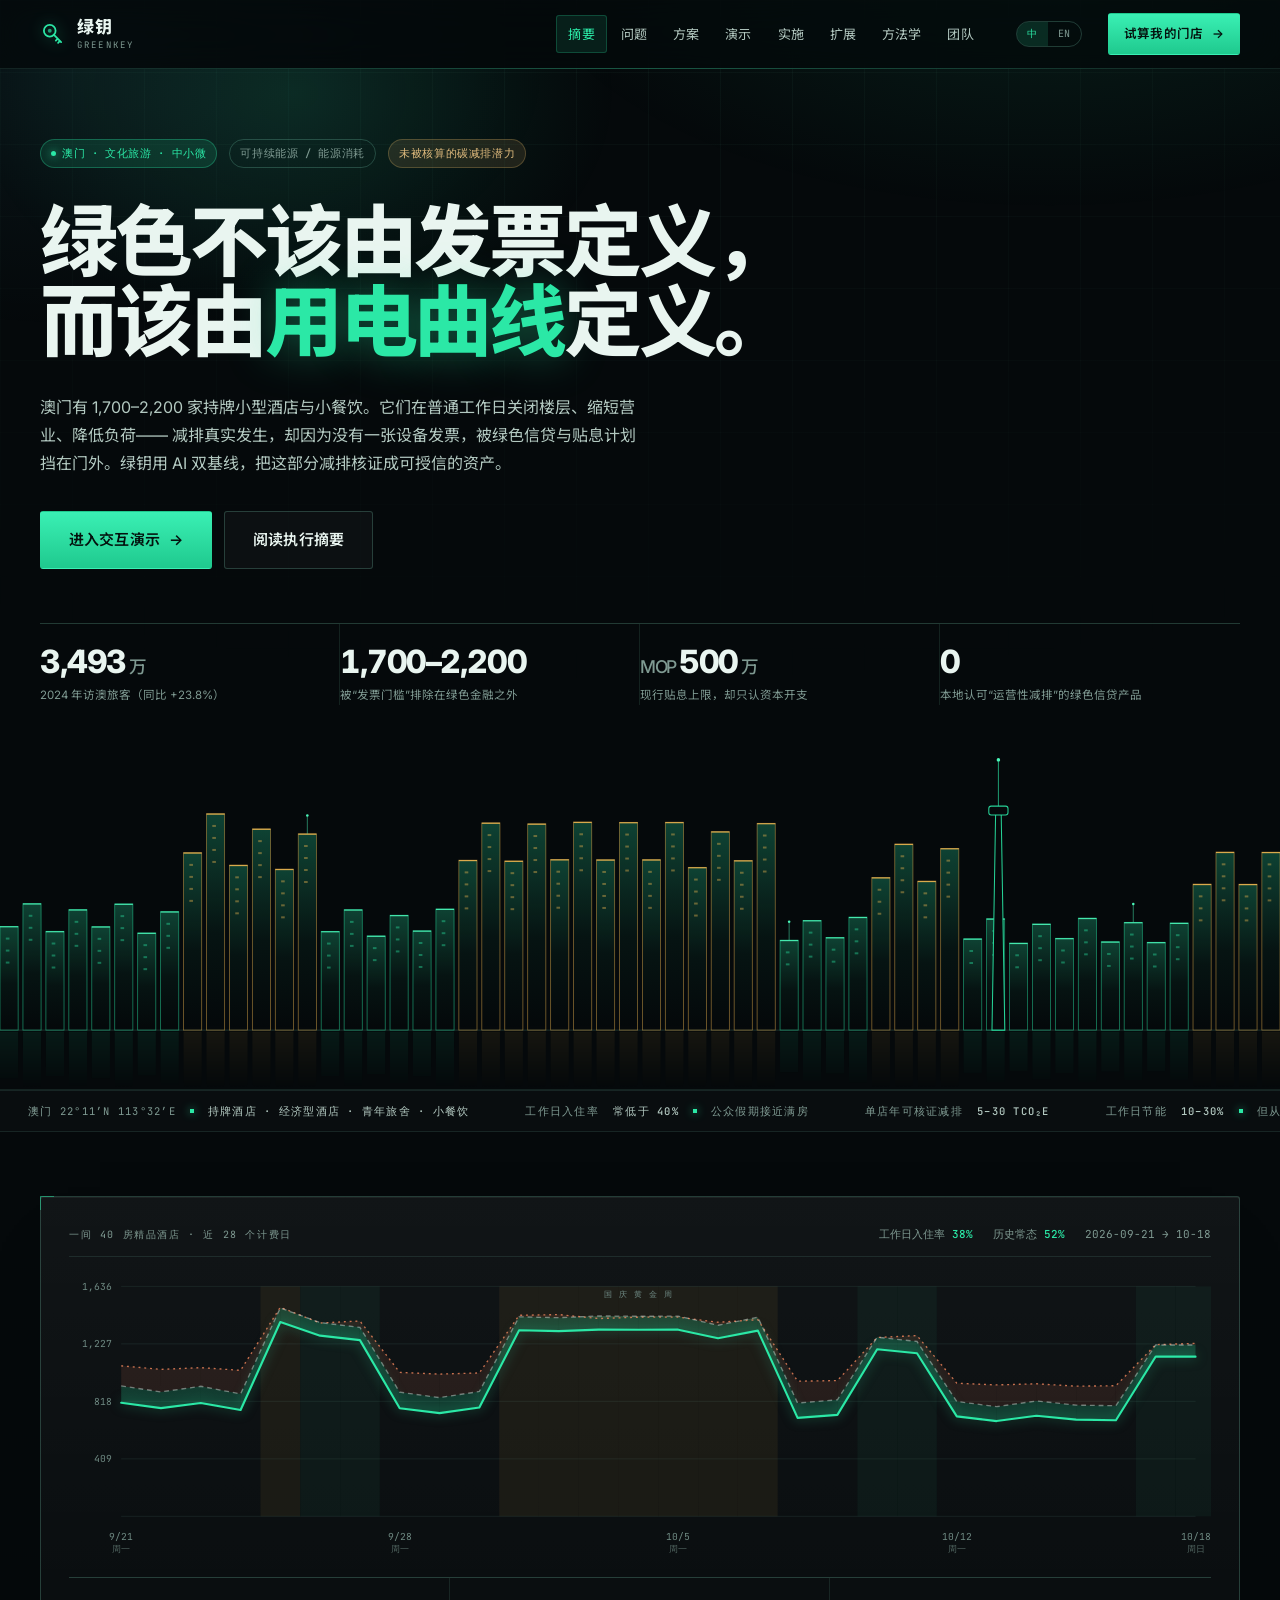
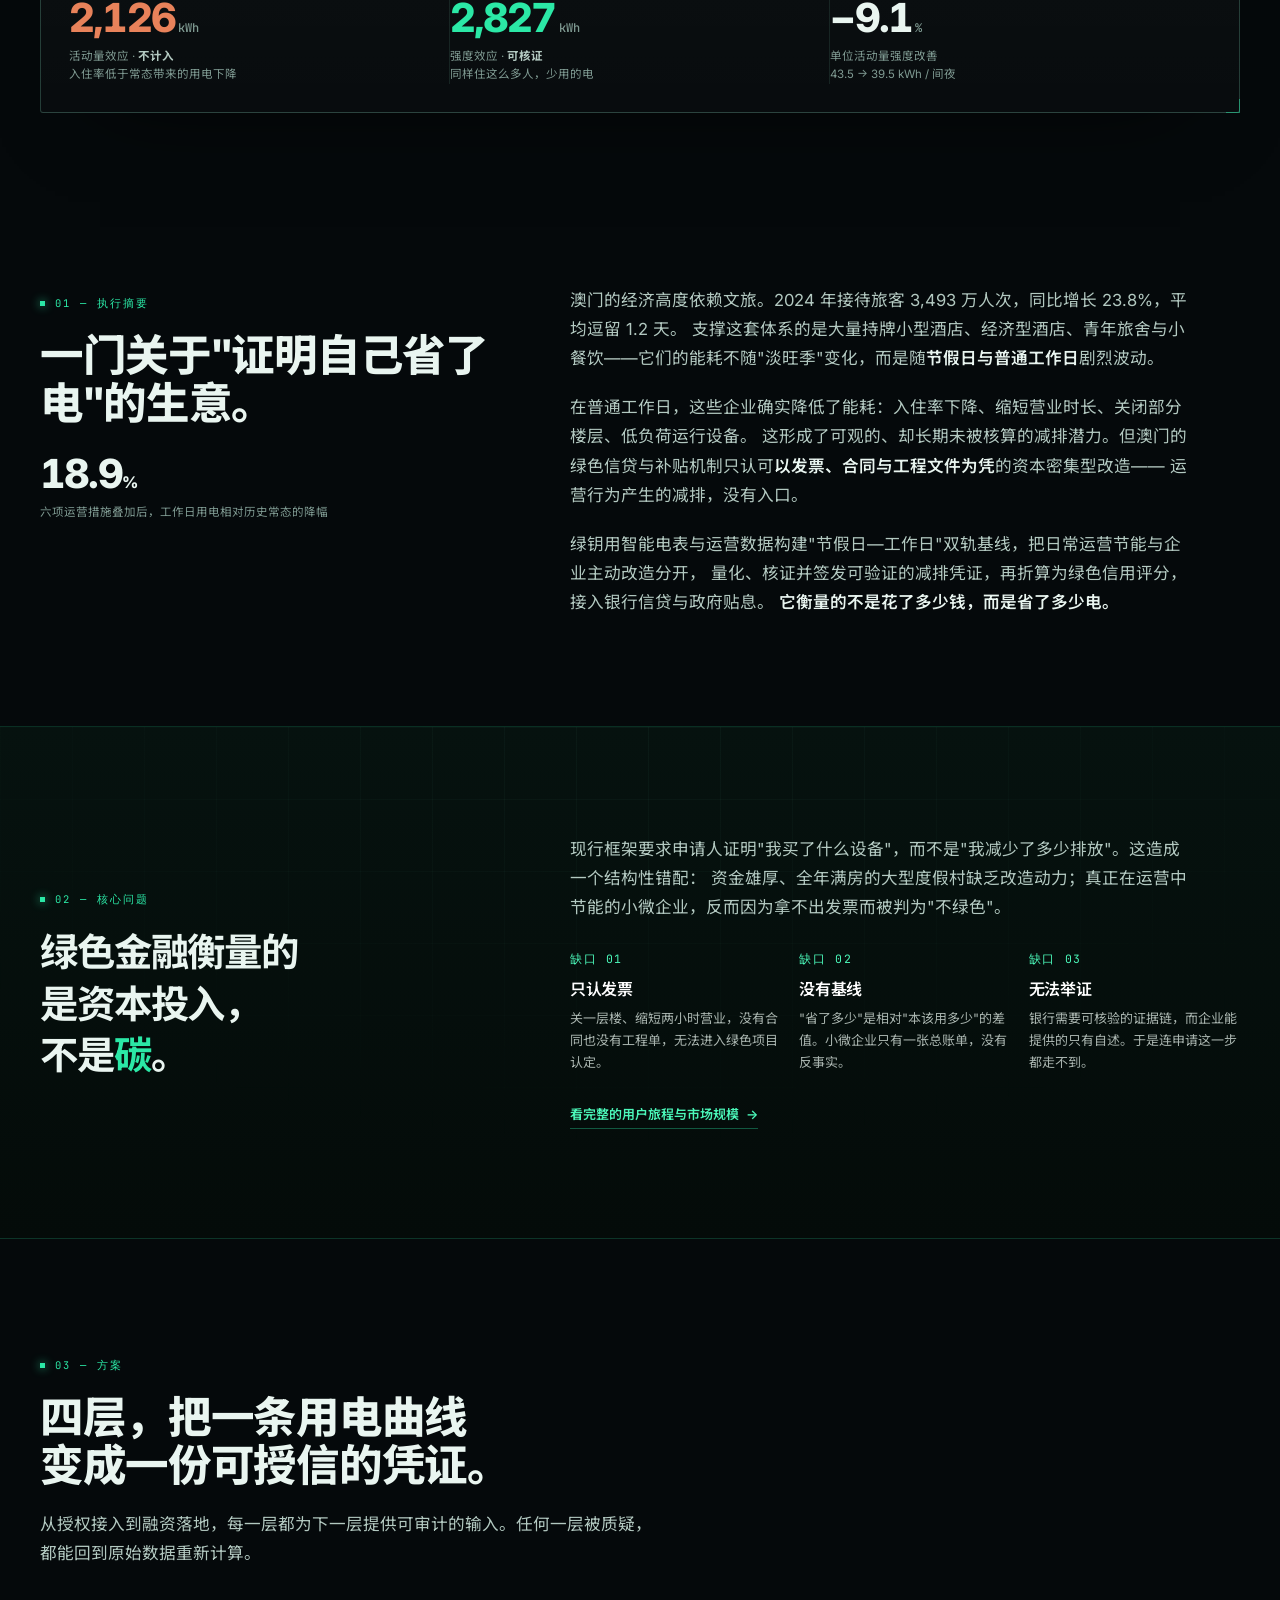
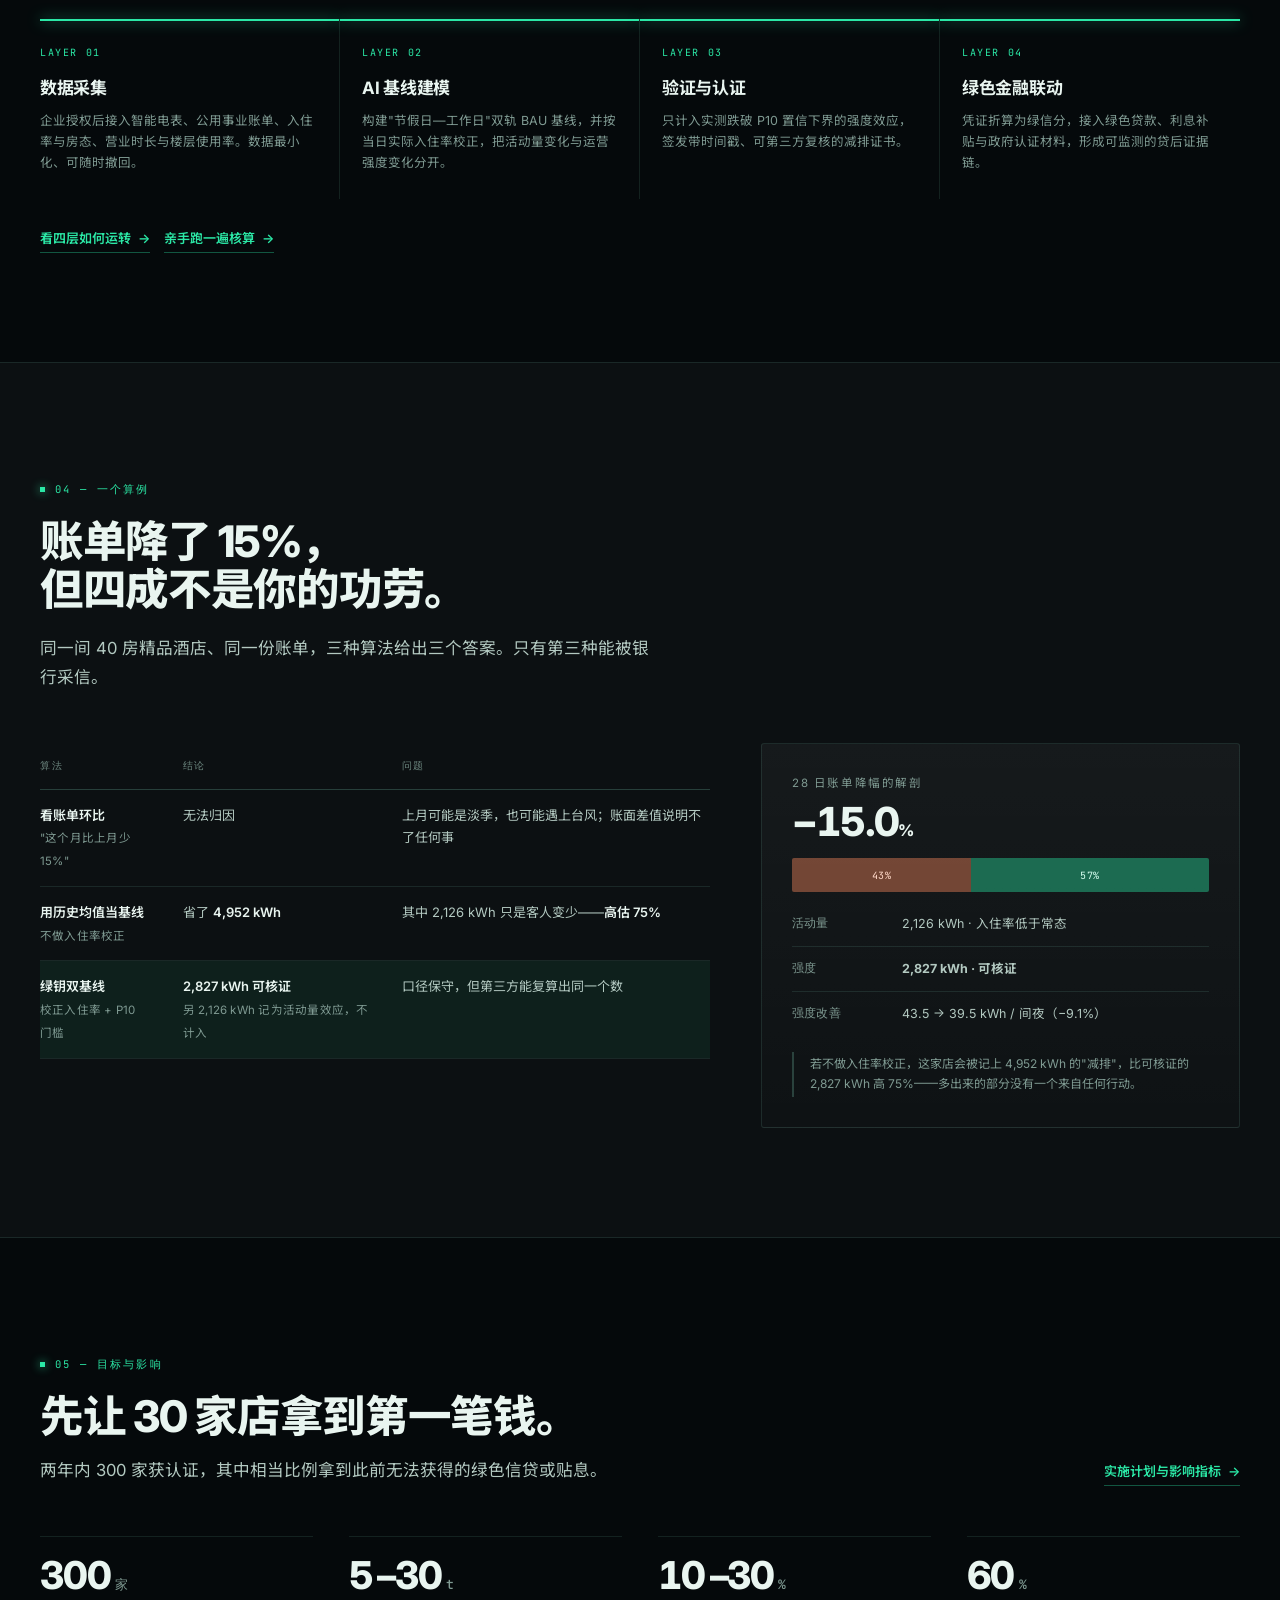
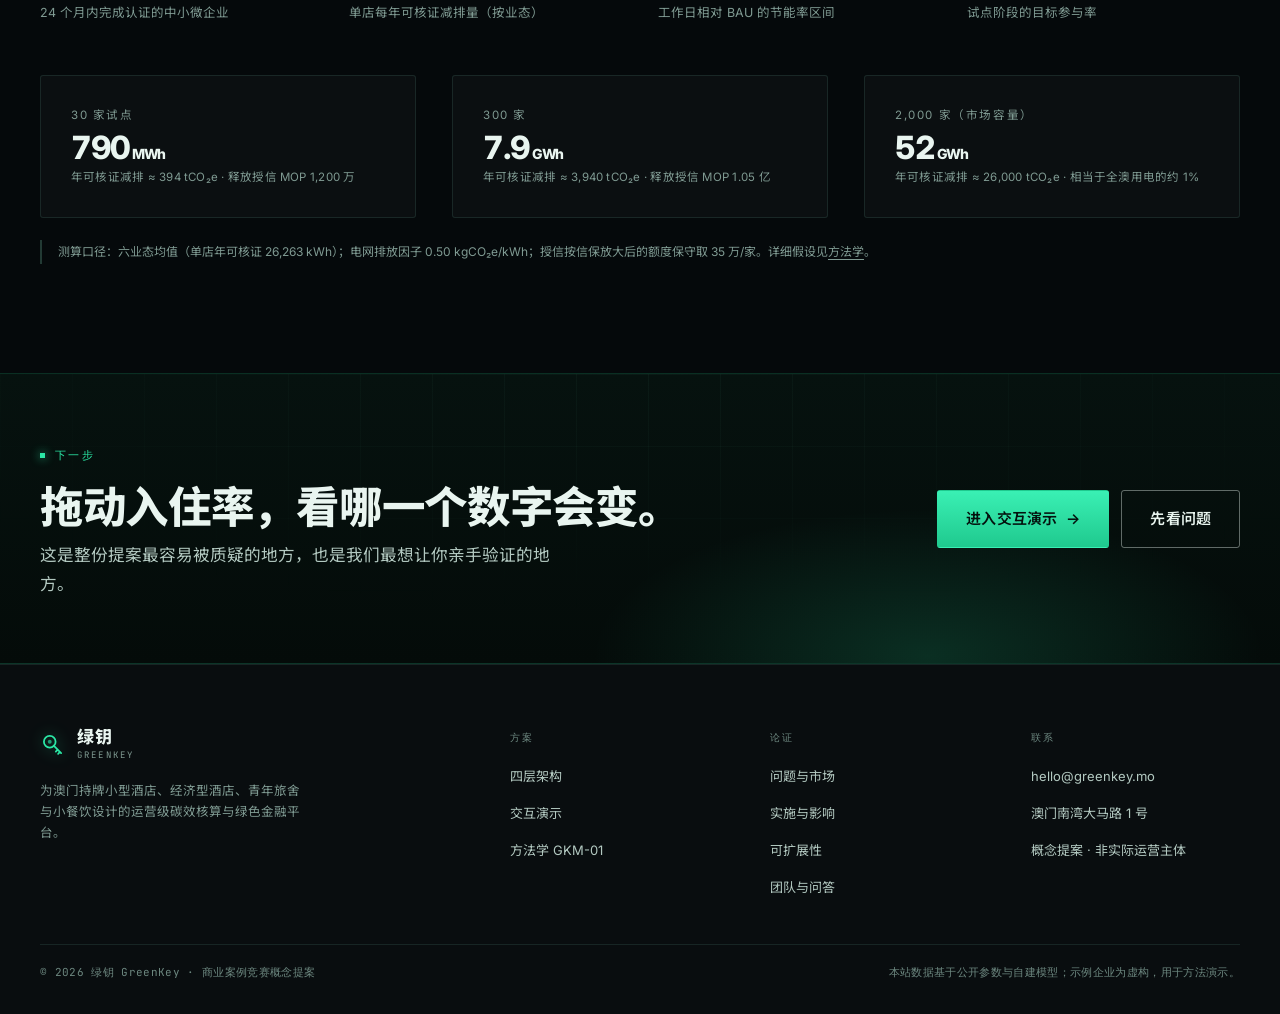
==== commit 1a643ce7: "feat: GreenKey site (dark climate-tech theme, zh/en i18n, boot sequence)" ====
--- a/index.html
+++ b/index.html
@@ -69,6 +69,7 @@
       <a href="impact.html">实施</a>
       <a href="business.html">扩展</a>
       <a href="methodology.html">方法学</a>
+      <a href="team.html">团队</a>
     </nav>
     <a class="btn btn--sm nav__cta" href="demo.html">试算我的门店 <span class="arw">→</span></a>
     <button class="nav__toggle" aria-label="展开菜单" aria-expanded="false" aria-controls="navLinks"><span></span></button>
@@ -77,56 +78,43 @@
 
 <main>
 
-<!-- ================= HERO ================= -->
-<section class="hero">
-  <div class="wrap">
-    <div class="hero__kicker">
+<!-- ================= COVER ================= -->
+<section class="cover">
+  <div class="wrap cover__inner">
+    <div class="cover__kicker">
       <span class="tag tag--mint"><span class="dot"></span> 澳门 · 文化旅游 · 中小微</span>
       <span class="tag tag--outline">可持续能源 / 能源消耗</span>
       <span class="tag tag--gold">未被核算的碳减排潜力</span>
     </div>
-    <h1 class="h1" style="max-width:20ch">绿色不该由发票定义，<br>而该由<em>用电曲线</em>定义。</h1>
-    <p class="hero__sub">
+    <h1 class="h1">绿色不该由发票定义，<br>而该由<em>用电曲线</em>定义。</h1>
+    <p class="cover__sub">
       澳门有 1,700–2,200 家持牌小型酒店与小餐饮。它们在普通工作日关闭楼层、缩短营业、降低负荷——
       减排真实发生，却因为没有一张设备发票，被绿色信贷与贴息计划挡在门外。绿钥用 AI 双基线，把这部分减排核证成可授信的资产。
     </p>
-    <div class="hero__cta">
+    <div class="cover__cta">
       <a class="btn btn--lg" href="demo.html">进入交互演示 <span class="arw">→</span></a>
       <a class="btn btn--ghost btn--lg" href="#summary">阅读执行摘要</a>
     </div>
-    <div class="hero__facts">
-      <div class="hero__fact"><b class="num" data-en="34.93<span style=&quot;font-size:15px&quot;> M</span>">3,493<span style="font-size:15px"> 万</span></b><span>2024 年访澳旅客（同比 +23.8%）</span></div>
-      <div class="hero__fact"><b class="num">1,700–2,200</b><span>被"发票门槛"排除在绿色金融之外</span></div>
-      <div class="hero__fact"><b class="num" data-en="MOP 5<span style=&quot;font-size:15px&quot;> M</span>"><span style="font-size:15px">MOP </span>500<span style="font-size:15px"> 万</span></b><span>现行贴息上限，却只认资本开支</span></div>
-    </div>
-
-    <!-- 证据面板 -->
-    <div class="hero-panel" data-reveal>
-      <div class="hero-panel__head">
-        <span class="hero-panel__title">一间 40 房精品酒店 · 近 28 个计费日</span>
-        <span class="hero-panel__meta">
-          <span>工作日入住率 <b>38%</b></span>
-          <span>历史常态 <b>52%</b></span>
-          <span>2026-09-21 → 10-18</span>
-        </span>
-      </div>
-      <svg id="heroChart" height="300" role="img" aria-label="28 日三条基线对比：历史常态、校正 BAU、实测"></svg>
-      <div class="figure-set" style="margin-top:18px">
-        <div>
-          <div class="figure-set__n" style="color:var(--clay)">2,126<small>kWh</small></div>
-          <div class="figure-set__l">活动量效应 · <b>不计入</b><br>入住率低于常态带来的用电下降</div>
-        </div>
-        <div>
-          <div class="figure-set__n" style="color:var(--emerald)">2,827<small>kWh</small></div>
-          <div class="figure-set__l">强度效应 · <b>可核证</b><br>同样住这么多人，少用的电</div>
-        </div>
-        <div>
-          <div class="figure-set__n">−9.1<small>%</small></div>
-          <div class="figure-set__l">单位活动量强度改善<br>43.5 → 39.5 kWh / 间夜</div>
-        </div>
-      </div>
-    </div>
-  </div>
+    <div class="cover__stats">
+      <div class="cover__stat">
+        <b data-en="34.93<span style=&quot;font-size:.55em&quot;> M</span>">3,493<span style="font-size:.55em"> 万</span></b>
+        <span>2024 年访澳旅客（同比 +23.8%）</span>
+      </div>
+      <div class="cover__stat">
+        <b>1,700–2,200</b>
+        <span>被“发票门槛”排除在绿色金融之外</span>
+      </div>
+      <div class="cover__stat">
+        <b data-en="MOP 5<span style=&quot;font-size:.55em&quot;> M</span>"><span style="font-size:.55em">MOP </span>500<span style="font-size:.55em"> 万</span></b>
+        <span>现行贴息上限，却只认资本开支</span>
+      </div>
+      <div class="cover__stat">
+        <b>0</b>
+        <span>本地认可“运营性减排”的绿色信贷产品</span>
+      </div>
+    </div>
+  </div>
+  <svg id="skyline" class="cover__sky" role="img" aria-label="以 28 日实际用电量构成的城市天际线"></svg>
 </section>
 
 <!-- ================= TICKER ================= -->
@@ -140,6 +128,37 @@
     <span class="ticker__item">只认强度 <b>不认低入住率</b></span>
   </div>
 </div>
+
+<!-- ================= 证据面板 ================= -->
+<section class="section section--tight">
+  <div class="wrap">
+    <div class="hero-panel" data-reveal style="margin-top:0">
+      <div class="hero-panel__head">
+        <span class="hero-panel__title">一间 40 房精品酒店 · 近 28 个计费日</span>
+        <span class="hero-panel__meta">
+          <span>工作日入住率 <b>38%</b></span>
+          <span>历史常态 <b>52%</b></span>
+          <span>2026-09-21 → 10-18</span>
+        </span>
+      </div>
+      <svg id="heroChart" height="300" role="img" aria-label="28 日三条基线对比：历史常态、校正 BAU、实测"></svg>
+      <div class="figure-set" style="margin-top:18px">
+        <div>
+          <div class="figure-set__n" style="color:var(--clay)">2,126<small>kWh</small></div>
+          <div class="figure-set__l">活动量效应 · <b>不计入</b><br>入住率低于常态带来的用电下降</div>
+        </div>
+        <div>
+          <div class="figure-set__n" style="color:var(--emerald)">2,827<small>kWh</small></div>
+          <div class="figure-set__l">强度效应 · <b>可核证</b><br>同样住这么多人，少用的电</div>
+        </div>
+        <div>
+          <div class="figure-set__n">−9.1<small>%</small></div>
+          <div class="figure-set__l">单位活动量强度改善<br>43.5 → 39.5 kWh / 间夜</div>
+        </div>
+      </div>
+    </div>
+  </div>
+</section>
 
 <!-- ================= 01 执行摘要 ================= -->
 <section class="section" id="summary">
@@ -402,6 +421,7 @@
         <li><a href="problem.html">问题与市场</a></li>
         <li><a href="impact.html">实施与影响</a></li>
         <li><a href="business.html">可扩展性</a></li>
+        <li><a href="team.html">团队与问答</a></li>
       </ul>
     </div>
     <div>
@@ -425,8 +445,10 @@
 (function () {
   var r = GKModel.compute({ type: "boutique", measures: ["floor", "hours", "hvac", "standby"] });
   var svg = document.getElementById("heroChart");
+  var sky = document.getElementById("skyline");
   function draw() {
     GKApp.chart(svg, r, { theme: "light", height: 300, holidayLabel: "国 庆 黄 金 周" });
+    GKApp.skyline(sky, r);
     if (window.GKI18N) window.GKI18N.apply(document.body);
   }
   draw();
--- a/assets/styles.css
+++ b/assets/styles.css
@@ -475,6 +475,91 @@
   0% { box-shadow: 0 0 0 0 rgba(43, 232, 166, 0.45), 0 0 8px rgba(43, 232, 166, 0.9); }
   70% { box-shadow: 0 0 0 9px rgba(43, 232, 166, 0), 0 0 8px rgba(43, 232, 166, 0.9); }
   100% { box-shadow: 0 0 0 0 rgba(43, 232, 166, 0), 0 0 8px rgba(43, 232, 166, 0.9); }
+}
+
+/* ---------- 7b. Cover (homepage) --------------------------------------- */
+.cover {
+  position: relative;
+  overflow: hidden;
+  border-bottom: 1px solid var(--line);
+  padding-top: clamp(44px, 5.5vw, 84px);
+}
+.cover::before {
+  content: "";
+  position: absolute;
+  inset: -30% 42% auto -12%;
+  height: 660px;
+  background: radial-gradient(closest-side, rgba(43, 232, 166, 0.13), transparent 72%);
+  pointer-events: none;
+}
+.cover__inner { position: relative; z-index: 2; }
+.cover__kicker { display: flex; gap: 12px; flex-wrap: wrap; margin-bottom: clamp(22px, 3vw, 34px); }
+.cover .h1 {
+  font-size: clamp(38px, 6.1vw, 84px);
+  line-height: 1.03;
+  letter-spacing: -0.04em;
+  margin: 0 0 clamp(20px, 2.6vw, 30px);
+  max-width: 17ch;
+}
+.cover .h1 em {
+  font-style: normal;
+  color: var(--mint);
+  text-shadow: 0 0 44px rgba(43, 232, 166, 0.4);
+}
+.cover__sub {
+  font-size: clamp(15px, 1.25vw, 17.5px);
+  line-height: 1.75;
+  color: var(--ink-2);
+  max-width: 60ch;
+  margin: 0 0 clamp(26px, 3vw, 34px);
+}
+.cover__cta { display: flex; gap: 12px; flex-wrap: wrap; }
+
+.cover__stats {
+  position: relative;
+  z-index: 2;
+  display: grid;
+  grid-template-columns: repeat(4, minmax(0, 1fr));
+  margin-top: clamp(32px, 4.2vw, 54px);
+  border-top: 1px solid var(--line-2);
+}
+.cover__stat { padding: 20px 24px 0 0; border-right: 1px solid var(--line); }
+.cover__stat:last-child { border-right: 0; }
+.cover__stat b {
+  display: block;
+  font-size: clamp(23px, 2.5vw, 33px);
+  font-weight: 800;
+  letter-spacing: -0.045em;
+  line-height: 1.12;
+  font-variant-numeric: tabular-nums;
+  color: var(--ink);
+}
+.cover__stat b span { color: var(--muted); font-weight: 500; }
+.cover__stat > span {
+  display: block;
+  font-size: 11.5px;
+  color: var(--muted);
+  margin-top: 8px;
+  line-height: 1.55;
+}
+.cover__sky {
+  display: block;
+  width: 100%;
+  height: auto;
+  margin-top: clamp(6px, 1.2vw, 18px);
+  position: relative;
+  z-index: 1;
+}
+
+@media (max-width: 900px) {
+  .cover__stats { grid-template-columns: repeat(2, minmax(0, 1fr)); }
+  .cover__stat:nth-child(2) { border-right: 0; }
+  .cover__stat:nth-child(n + 3) { border-top: 1px solid var(--line); padding-top: 18px; }
+}
+@media (max-width: 560px) {
+  .cover__stats { grid-template-columns: 1fr; }
+  .cover__stat { border-right: 0; border-top: 1px solid var(--line); padding-top: 16px; }
+  .cover__stat:first-child { border-top: 0; }
 }
 
 /* ---------- 7. Hero ----------------------------------------------------- */
@@ -1288,6 +1373,87 @@
 .effect-bar span { display: flex; align-items: center; justify-content: center; white-space: nowrap; transition: width 0.5s var(--ease); letter-spacing: 0.04em; }
 .effect-bar .act { background: rgba(232, 130, 90, 0.45); color: #ffd9c9; }
 .effect-bar .eff { background: rgba(43, 232, 166, 0.4); color: #d6fff0; }
+
+/* ---------- 22b. Gantt / FAQ ------------------------------------------- */
+.gantt { border-top: 1px solid var(--line-2); padding-top: 14px; }
+.gantt__axis {
+  display: grid;
+  grid-template-columns: 132px 1fr;
+  gap: 14px;
+  margin-bottom: 8px;
+}
+.gantt__scale {
+  display: flex;
+  justify-content: space-between;
+  font-family: var(--f-mono);
+  font-size: 9px;
+  letter-spacing: 0.1em;
+  color: var(--muted-2);
+}
+.gantt__row {
+  display: grid;
+  grid-template-columns: 132px 1fr;
+  align-items: center;
+  gap: 14px;
+  padding: 9px 0;
+  border-bottom: 1px solid var(--line);
+}
+.gantt__row:last-child { border-bottom: 0; }
+.gantt__label { font-size: 12.5px; color: var(--ink-2); white-space: nowrap; }
+.gantt__track { position: relative; height: 9px; background: rgba(255, 255, 255, 0.05); border-radius: 2px; }
+.gantt__bar {
+  position: absolute;
+  top: 0;
+  height: 100%;
+  border-radius: 2px;
+  background: linear-gradient(90deg, var(--mint-dim), var(--mint));
+  box-shadow: 0 0 14px rgba(43, 232, 166, 0.45);
+}
+.gantt__bar--soft {
+  background: rgba(43, 232, 166, 0.22);
+  box-shadow: none;
+}
+@media (max-width: 620px) {
+  .gantt__axis, .gantt__row { grid-template-columns: 92px 1fr; }
+  .gantt__label { font-size: 11px; white-space: normal; line-height: 1.3; }
+}
+
+.faq { border-top: 1px solid var(--line); }
+.faq__item { border-bottom: 1px solid var(--line); }
+.faq__item summary {
+  display: flex;
+  align-items: baseline;
+  gap: 14px;
+  padding: 18px 0;
+  cursor: pointer;
+  list-style: none;
+  font-size: 14.5px;
+  font-weight: 600;
+  color: var(--ink);
+  transition: color 0.18s;
+}
+.faq__item summary::-webkit-details-marker { display: none; }
+.faq__item summary:hover { color: var(--mint); }
+.faq__item summary::before {
+  content: "Q";
+  font-family: var(--f-mono);
+  font-size: 10px;
+  color: var(--mint);
+  border: 1px solid rgba(43, 232, 166, 0.35);
+  border-radius: 2px;
+  padding: 1px 5px;
+  flex: none;
+  letter-spacing: 0.06em;
+}
+.faq__item[open] summary { color: var(--mint); }
+.faq__body {
+  padding: 0 0 20px 42px;
+  font-size: 13.5px;
+  line-height: 1.8;
+  color: var(--ink-2);
+  max-width: 82ch;
+}
+@media (max-width: 620px) { .faq__body { padding-left: 0; } }
 
 /* ---------- 23. Doc layout ----------------------------------------------- */
 .doc-grid { display: grid; grid-template-columns: 190px minmax(0, 1fr); gap: clamp(28px, 5vw, 72px); align-items: start; }
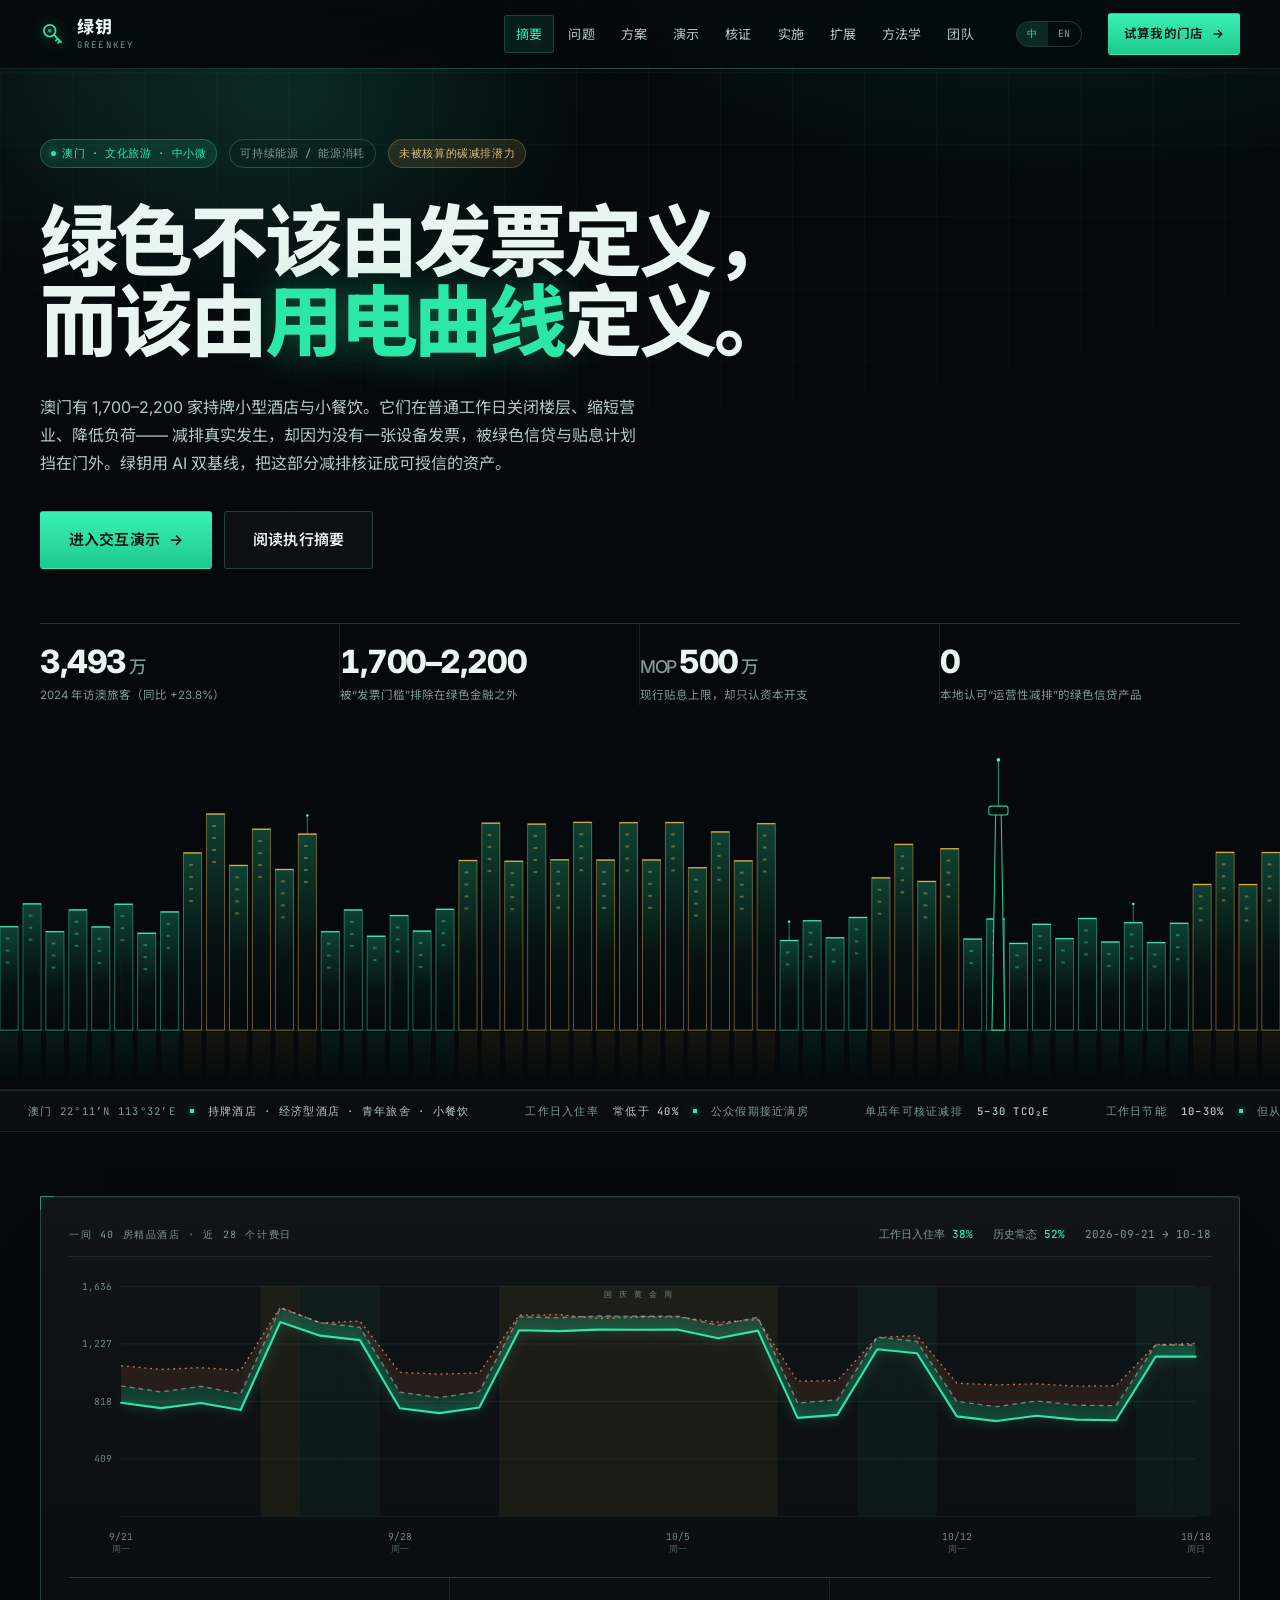
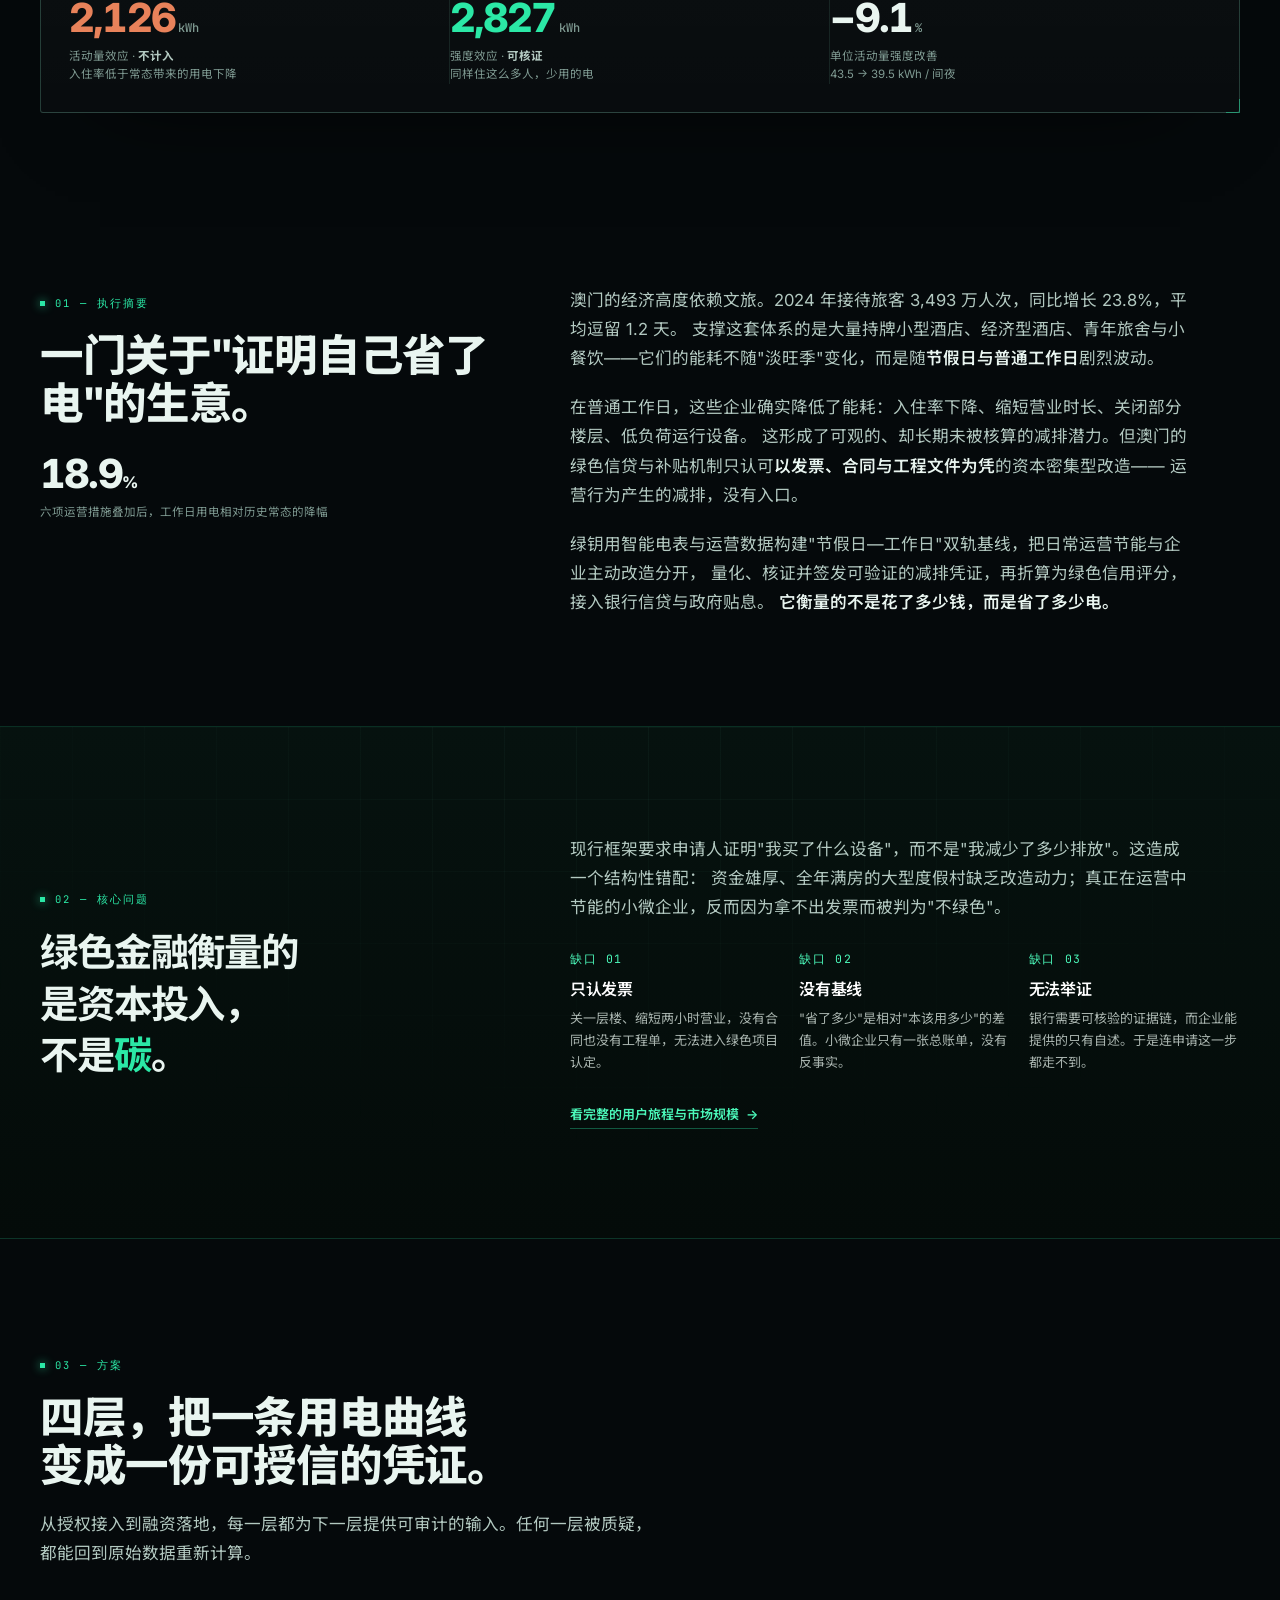
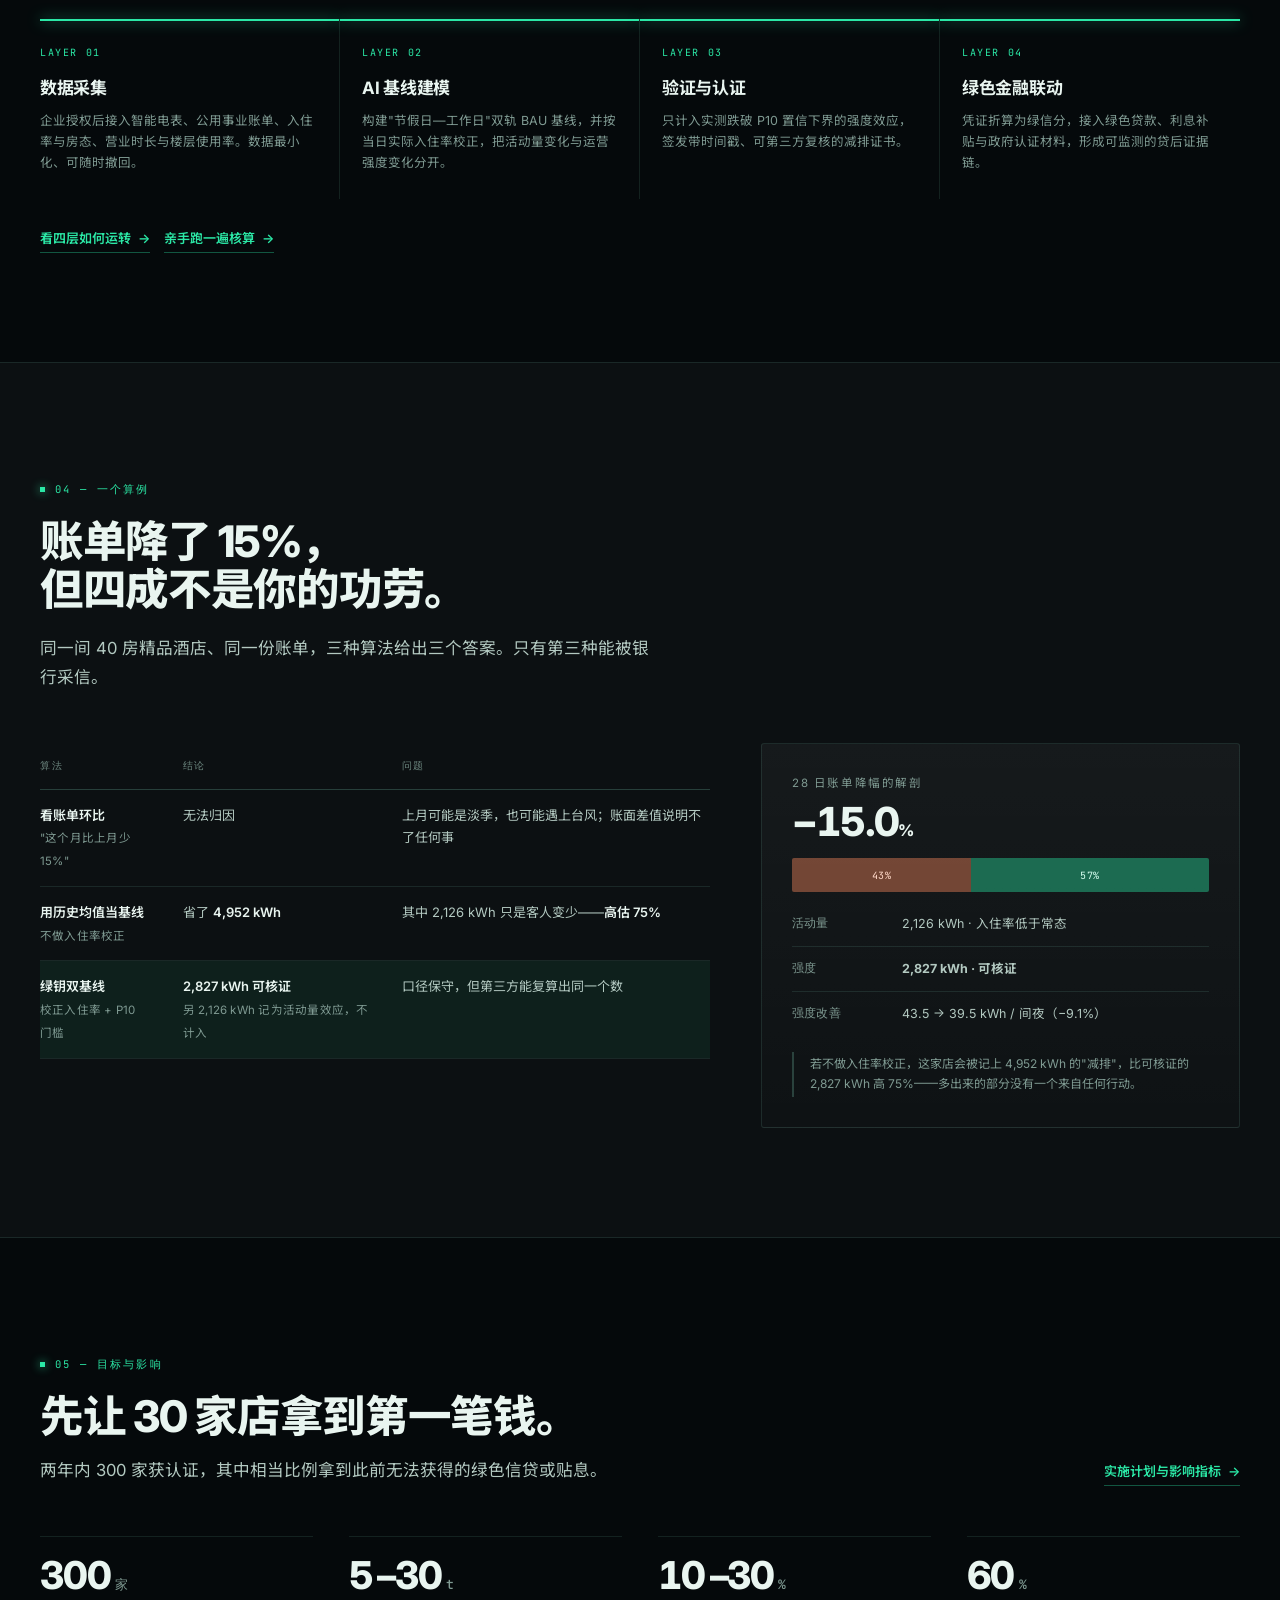
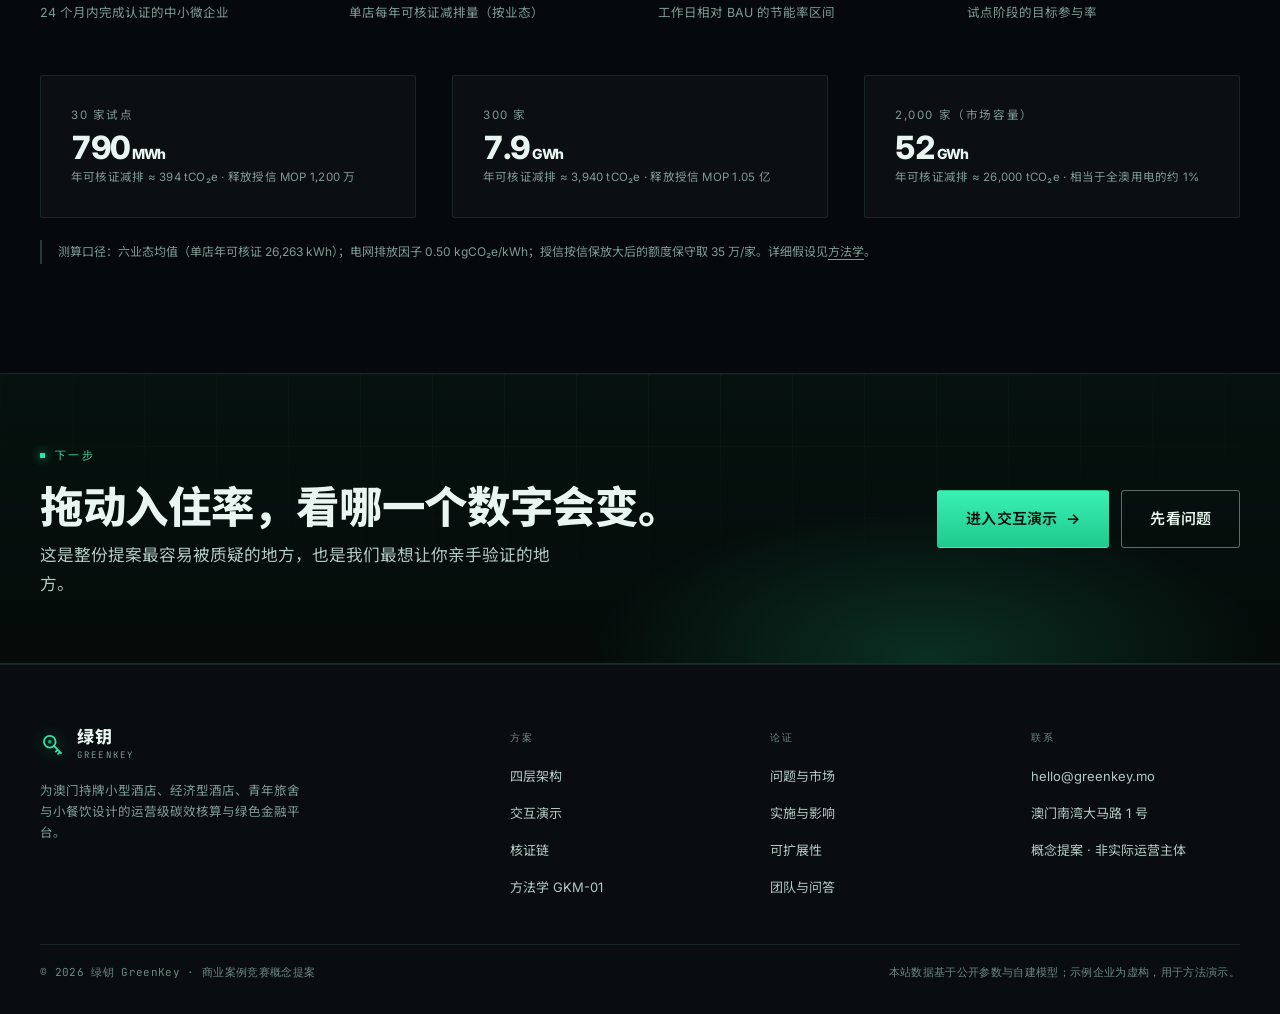
==== commit 8014295c: "feat: GreenKey site (dark climate-tech theme, zh/en i18n, boot sequence)" ====
--- a/index.html
+++ b/index.html
@@ -66,6 +66,7 @@
       <a href="problem.html">问题</a>
       <a href="platform.html">方案</a>
       <a href="demo.html">演示</a>
+      <a href="verify.html">核证</a>
       <a href="impact.html">实施</a>
       <a href="business.html">扩展</a>
       <a href="methodology.html">方法学</a>
@@ -412,6 +413,7 @@
       <ul>
         <li><a href="platform.html">四层架构</a></li>
         <li><a href="demo.html">交互演示</a></li>
+        <li><a href="verify.html">核证链</a></li>
         <li><a href="methodology.html">方法学 GKM-01</a></li>
       </ul>
     </div>
--- a/assets/styles.css
+++ b/assets/styles.css
@@ -1454,6 +1454,78 @@
   max-width: 82ch;
 }
 @media (max-width: 620px) { .faq__body { padding-left: 0; } }
+
+/* ---------- 22c. Ledger / recalc ---------------------------------------- */
+.ledger { border-top: 1px solid var(--line); }
+.ledger__row {
+  position: relative;
+  display: grid;
+  grid-template-columns: minmax(0, 1fr) auto;
+  gap: 3px 12px;
+  width: 100%;
+  padding: 13px 14px 13px 16px;
+  border-bottom: 1px solid var(--line);
+  text-align: left;
+  cursor: pointer;
+  transition: background 0.18s;
+}
+.ledger__row::before {
+  content: "";
+  position: absolute;
+  left: 0;
+  top: 0;
+  bottom: 0;
+  width: 2px;
+  background: transparent;
+  transition: background 0.18s;
+}
+.ledger__row:hover { background: rgba(255, 255, 255, 0.035); }
+.ledger__row.is-on { background: rgba(43, 232, 166, 0.06); }
+.ledger__row.is-on::before { background: var(--mint); box-shadow: 0 0 12px rgba(43, 232, 166, 0.85); }
+.ledger__no {
+  grid-column: 1;
+  font-family: var(--f-mono);
+  font-size: 9px;
+  letter-spacing: 0.08em;
+  color: var(--muted-2);
+}
+.ledger__kwh {
+  grid-column: 2;
+  grid-row: 1;
+  font-family: var(--f-mono);
+  font-size: 11px;
+  color: var(--mint);
+  text-align: right;
+  white-space: nowrap;
+}
+.ledger__name { grid-column: 1 / -1; font-size: 13.5px; font-weight: 600; color: var(--ink); }
+.ledger__meta { grid-column: 1 / -1; font-size: 10px; color: var(--muted); font-family: var(--f-mono); }
+.ledger__row.is-on .ledger__name { color: var(--mint); }
+
+.recalc {
+  margin-top: 14px;
+  border: 1px solid var(--line);
+  border-radius: var(--r);
+  padding: 14px 16px;
+  background: rgba(0, 0, 0, 0.35);
+  font-family: var(--f-mono);
+  font-size: 10.5px;
+  line-height: 2;
+  color: var(--muted);
+}
+.recalc > div { display: flex; justify-content: space-between; gap: 14px; animation: recalcIn 0.28s ease-out both; }
+.recalc > div b { color: var(--ink-2); font-weight: 500; }
+.recalc .recalc__result {
+  margin-top: 10px;
+  padding-top: 10px;
+  border-top: 1px dashed var(--line-2);
+  font-size: 11px;
+}
+@keyframes recalcIn {
+  from { opacity: 0; transform: translateX(-5px); }
+  to { opacity: 1; transform: none; }
+}
+.recalc + .kv { margin-top: 20px; }
 
 /* ---------- 23. Doc layout ----------------------------------------------- */
 .doc-grid { display: grid; grid-template-columns: 190px minmax(0, 1fr); gap: clamp(28px, 5vw, 72px); align-items: start; }
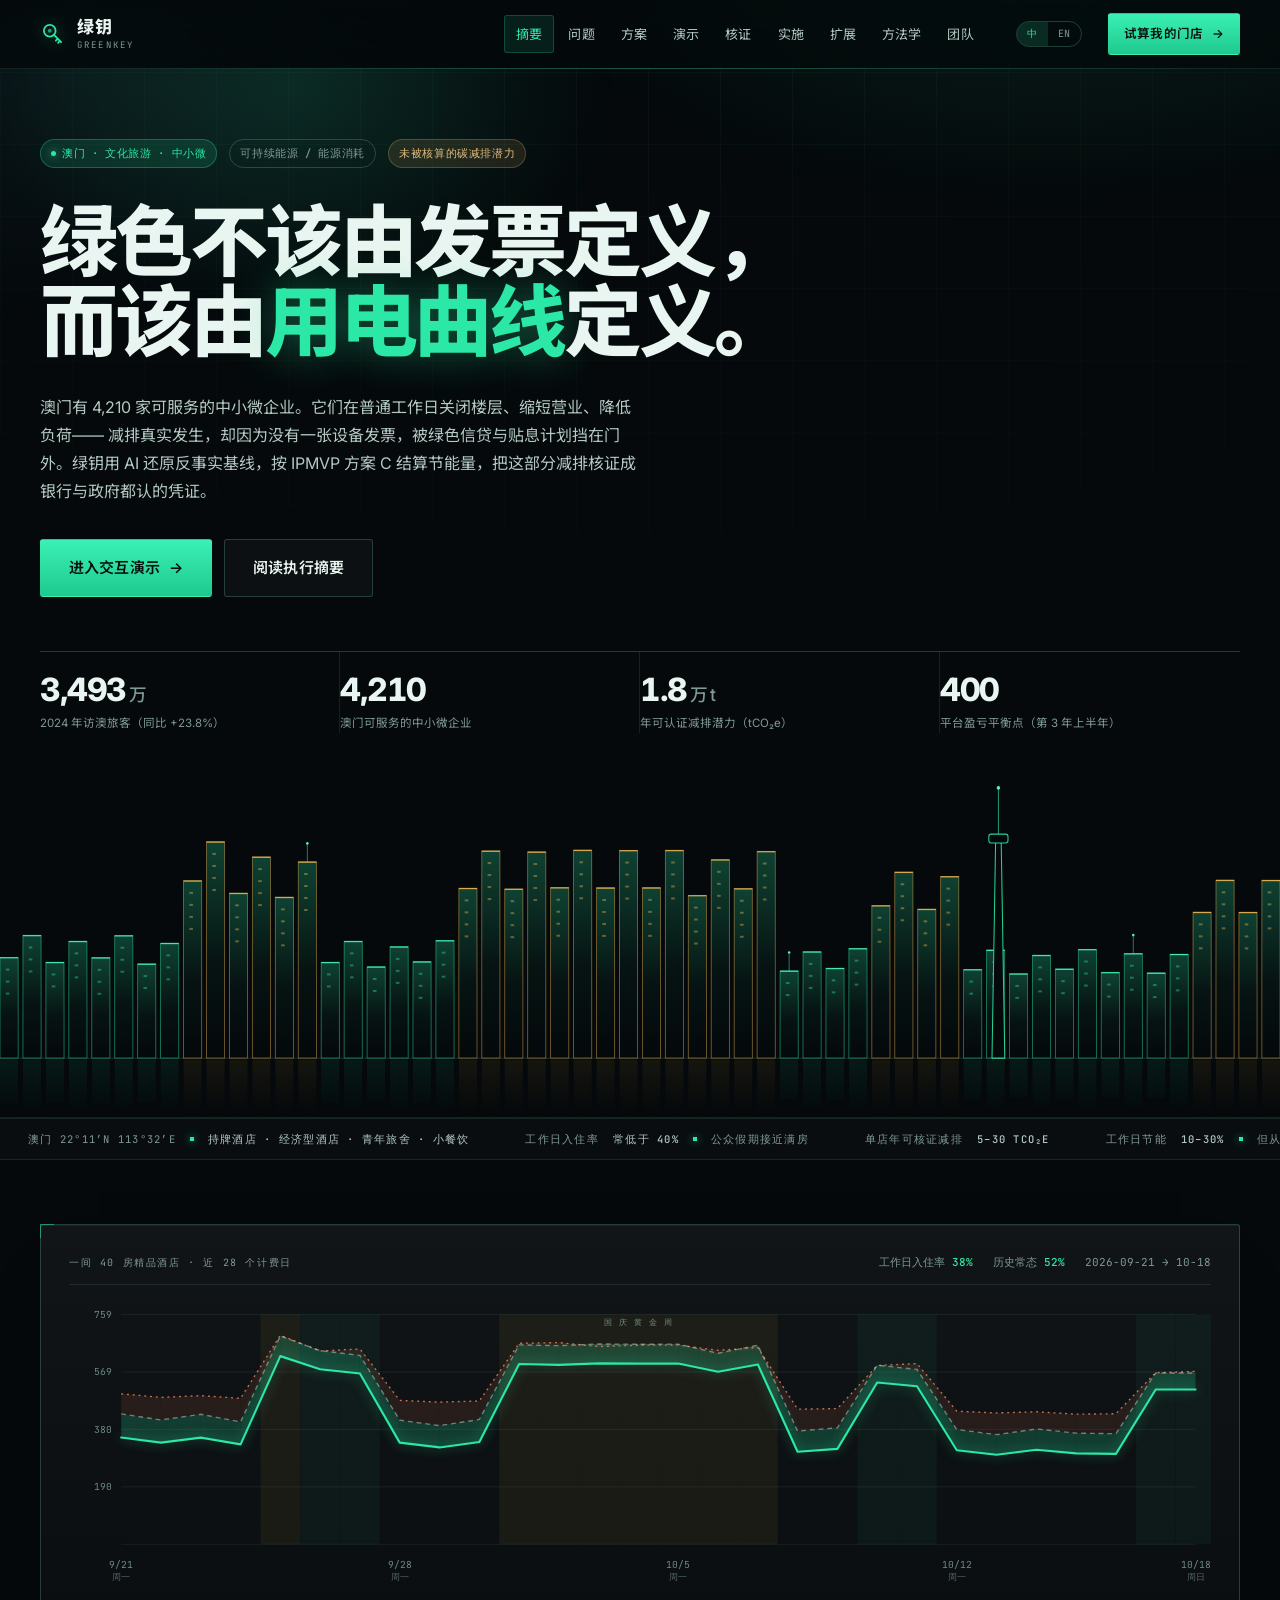
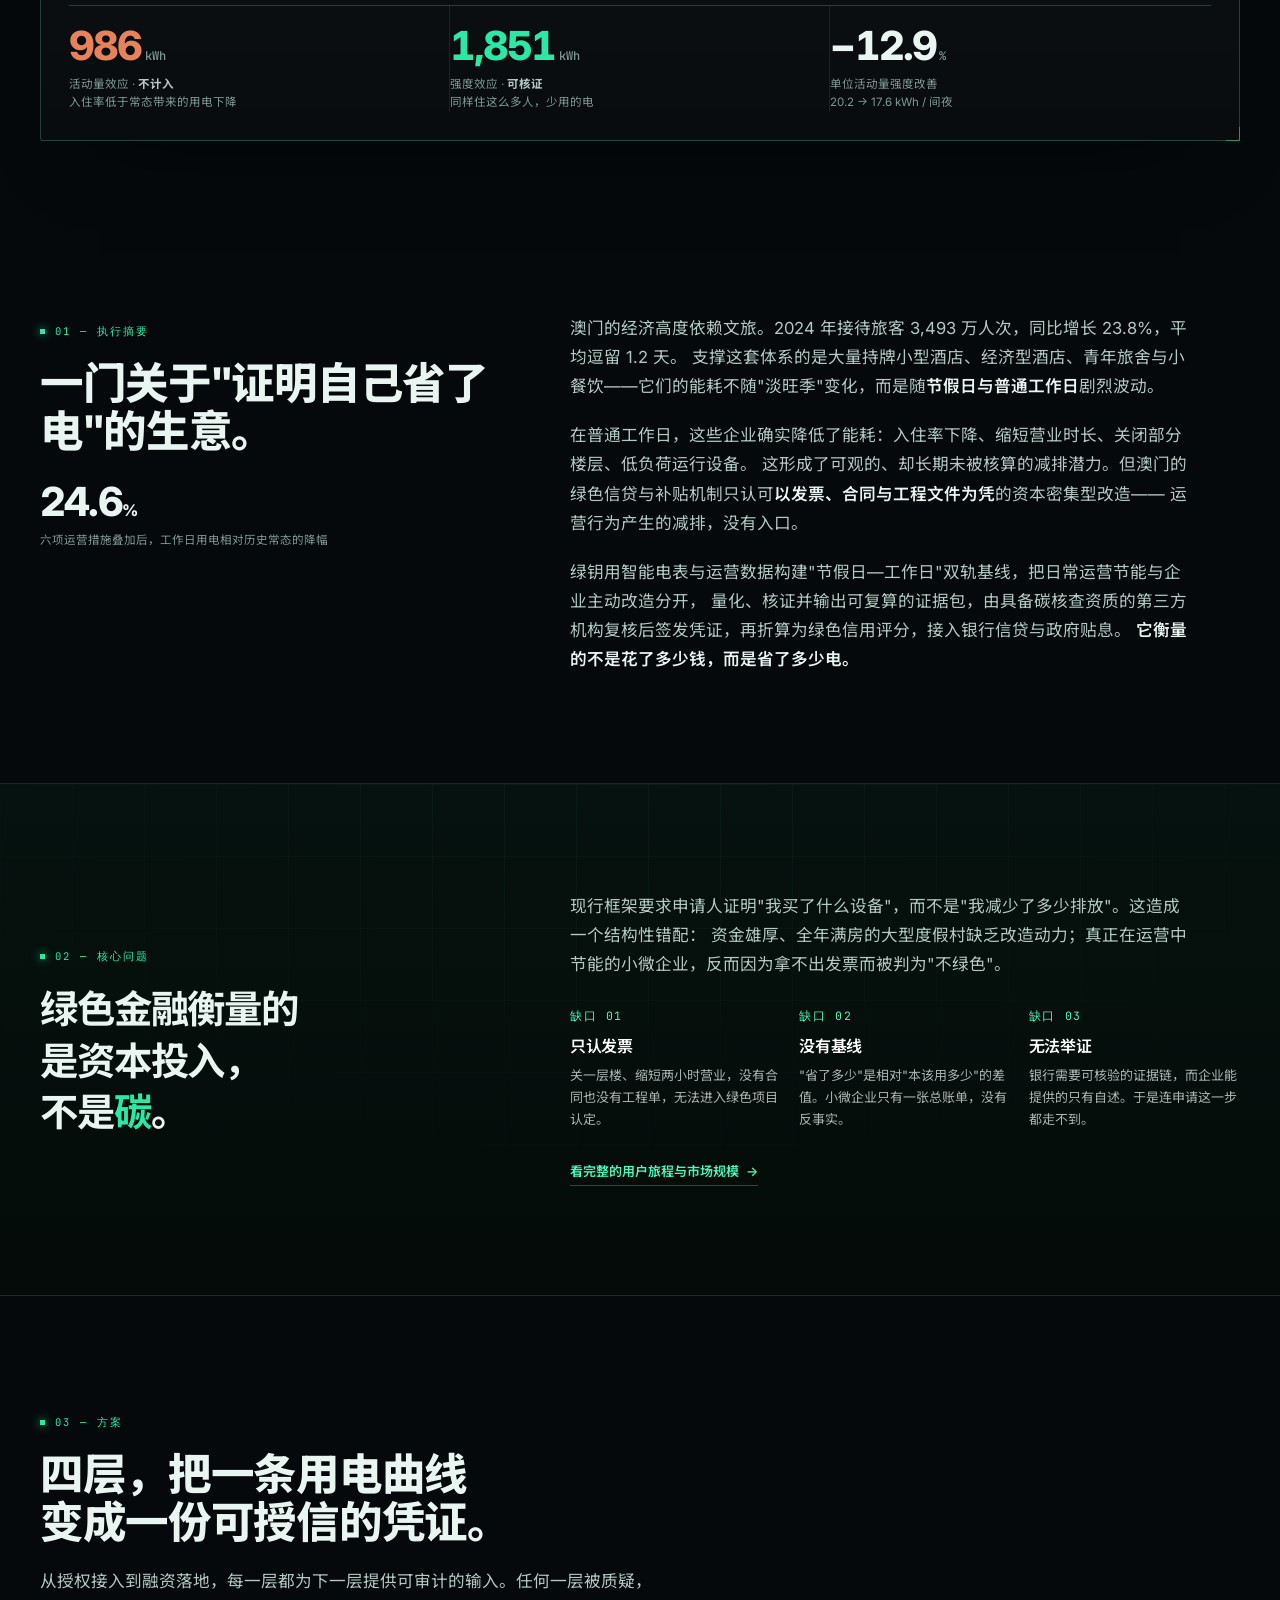
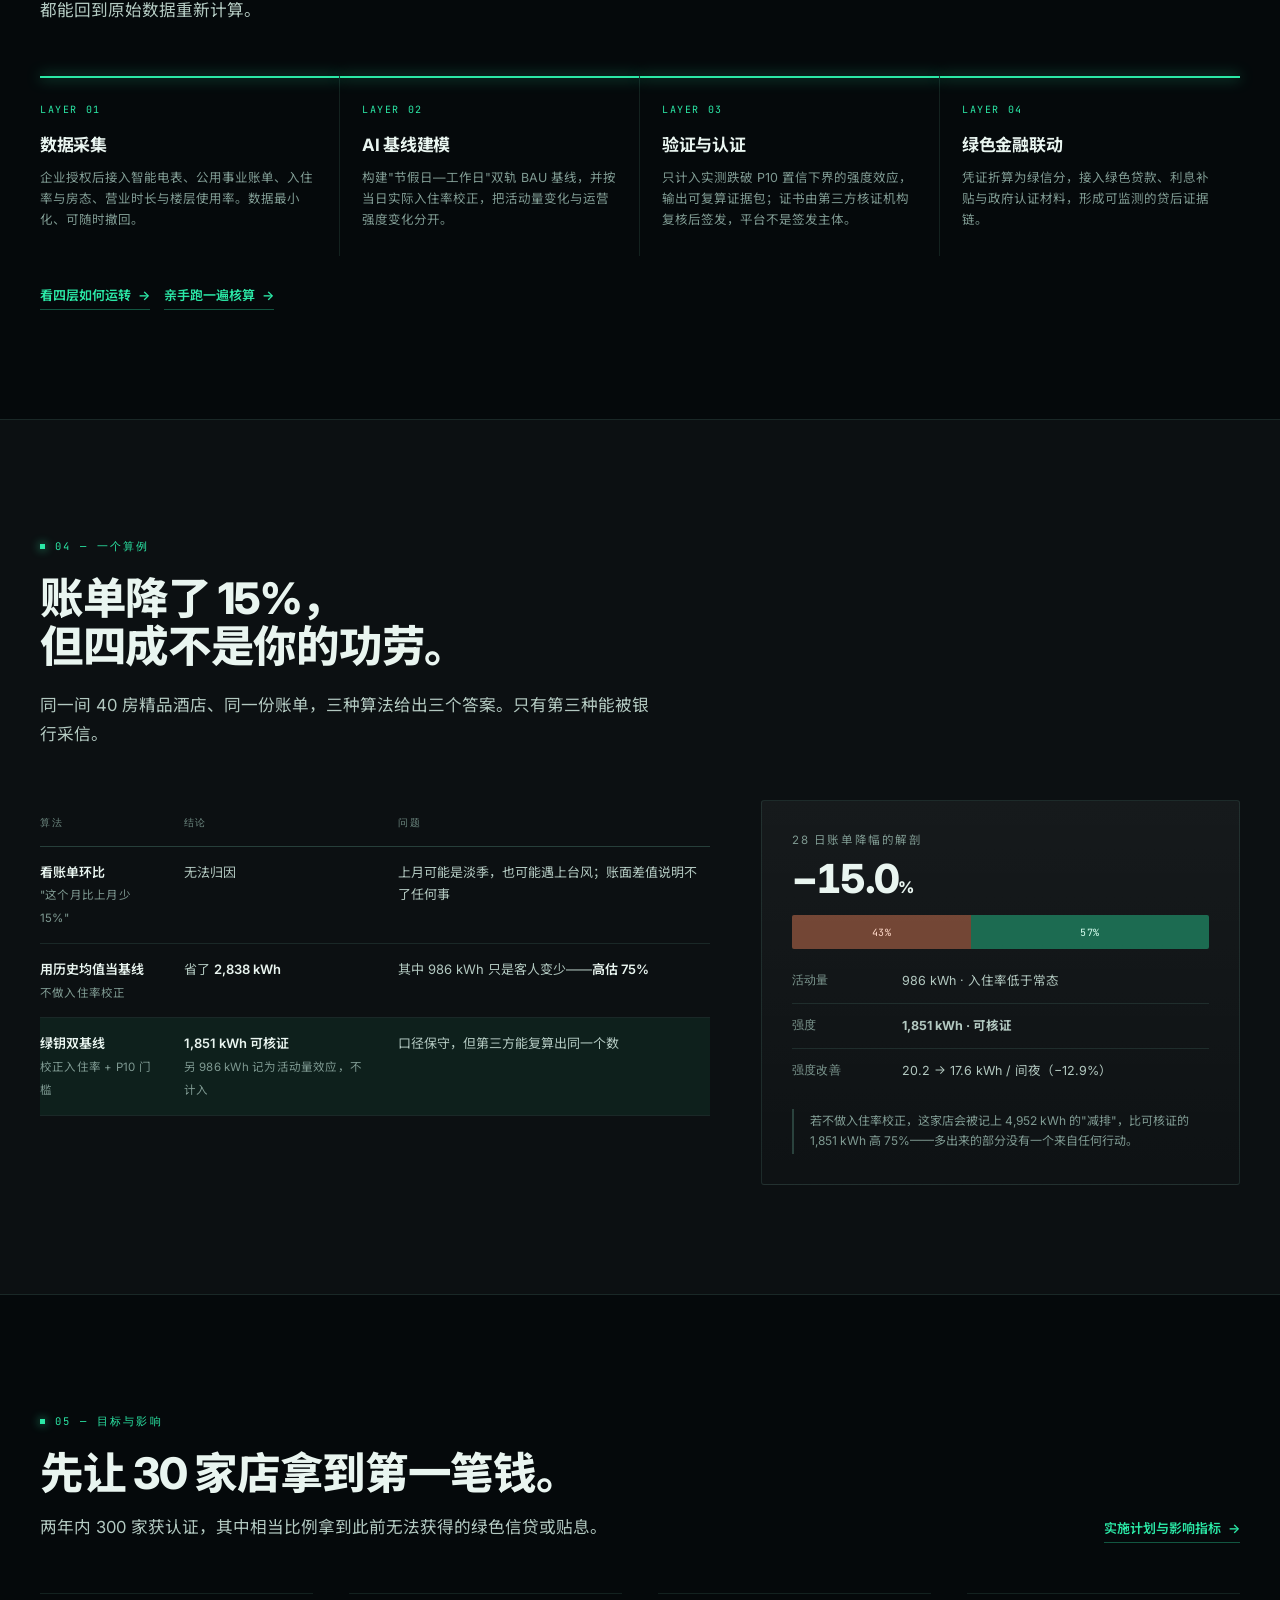
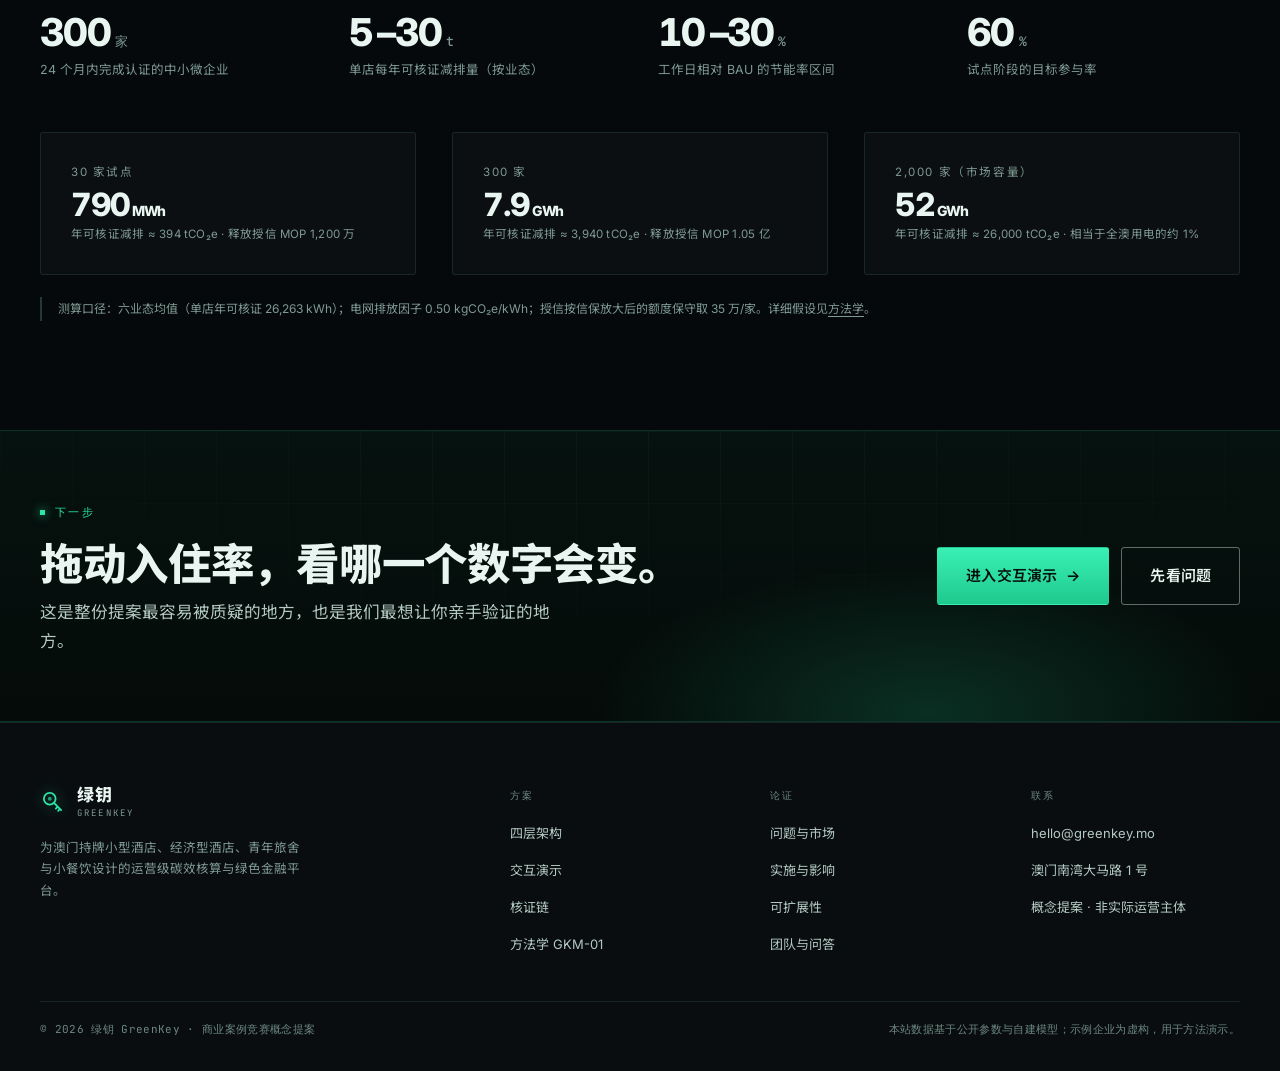
==== commit 41d03377: "feat: GreenKey site (dark climate-tech theme, zh/en i18n, boot sequence)" ====
--- a/index.html
+++ b/index.html
@@ -89,8 +89,8 @@
     </div>
     <h1 class="h1">绿色不该由发票定义，<br>而该由<em>用电曲线</em>定义。</h1>
     <p class="cover__sub">
-      澳门有 1,700–2,200 家持牌小型酒店与小餐饮。它们在普通工作日关闭楼层、缩短营业、降低负荷——
-      减排真实发生，却因为没有一张设备发票，被绿色信贷与贴息计划挡在门外。绿钥用 AI 双基线，把这部分减排核证成可授信的资产。
+      澳门有 4,210 家可服务的中小微企业。它们在普通工作日关闭楼层、缩短营业、降低负荷——
+      减排真实发生，却因为没有一张设备发票，被绿色信贷与贴息计划挡在门外。绿钥用 AI 还原反事实基线，按 IPMVP 方案 C 结算节能量，把这部分减排核证成银行与政府都认的凭证。
     </p>
     <div class="cover__cta">
       <a class="btn btn--lg" href="demo.html">进入交互演示 <span class="arw">→</span></a>
@@ -102,16 +102,16 @@
         <span>2024 年访澳旅客（同比 +23.8%）</span>
       </div>
       <div class="cover__stat">
-        <b>1,700–2,200</b>
-        <span>被“发票门槛”排除在绿色金融之外</span>
+        <b>4,210</b>
+        <span>澳门可服务的中小微企业</span>
       </div>
       <div class="cover__stat">
-        <b data-en="MOP 5<span style=&quot;font-size:.55em&quot;> M</span>"><span style="font-size:.55em">MOP </span>500<span style="font-size:.55em"> 万</span></b>
-        <span>现行贴息上限，却只认资本开支</span>
+        <b data-en="18k t">1.8<span style="font-size:.55em"> 万 t</span></b>
+        <span>年可认证减排潜力（tCO₂e）</span>
       </div>
       <div class="cover__stat">
-        <b>0</b>
-        <span>本地认可“运营性减排”的绿色信贷产品</span>
+        <b>400</b>
+        <span>平台盈亏平衡点（第 3 年上半年）</span>
       </div>
     </div>
   </div>
@@ -145,16 +145,16 @@
       <svg id="heroChart" height="300" role="img" aria-label="28 日三条基线对比：历史常态、校正 BAU、实测"></svg>
       <div class="figure-set" style="margin-top:18px">
         <div>
-          <div class="figure-set__n" style="color:var(--clay)">2,126<small>kWh</small></div>
+          <div class="figure-set__n" style="color:var(--clay)">986<small>kWh</small></div>
           <div class="figure-set__l">活动量效应 · <b>不计入</b><br>入住率低于常态带来的用电下降</div>
         </div>
         <div>
-          <div class="figure-set__n" style="color:var(--emerald)">2,827<small>kWh</small></div>
+          <div class="figure-set__n" style="color:var(--emerald)">1,851<small>kWh</small></div>
           <div class="figure-set__l">强度效应 · <b>可核证</b><br>同样住这么多人，少用的电</div>
         </div>
         <div>
-          <div class="figure-set__n">−9.1<small>%</small></div>
-          <div class="figure-set__l">单位活动量强度改善<br>43.5 → 39.5 kWh / 间夜</div>
+          <div class="figure-set__n">−12.9<small>%</small></div>
+          <div class="figure-set__l">单位活动量强度改善<br>20.2 → 17.6 kWh / 间夜</div>
         </div>
       </div>
     </div>
@@ -171,7 +171,7 @@
         <div style="margin-top:24px">
           <div class="figure-set" style="border-top:0;grid-template-columns:1fr">
             <div style="border-right:0;padding-top:0">
-              <div class="figure-set__n">18.9<span style="font-size:16px">%</span></div>
+              <div class="figure-set__n">24.6<span style="font-size:16px">%</span></div>
               <div class="figure-set__l">六项运营措施叠加后，工作日用电相对历史常态的降幅</div>
             </div>
           </div>
@@ -189,7 +189,7 @@
         </p>
         <p class="lede">
           绿钥用智能电表与运营数据构建"节假日—工作日"双轨基线，把日常运营节能与企业主动改造分开，
-          量化、核证并签发可验证的减排凭证，再折算为绿色信用评分，接入银行信贷与政府贴息。
+          量化、核证并输出可复算的证据包，由具备碳核查资质的第三方机构复核后签发凭证，再折算为绿色信用评分，接入银行信贷与政府贴息。
           <strong>它衡量的不是花了多少钱，而是省了多少电。</strong>
         </p>
       </div>
@@ -258,7 +258,7 @@
       <div class="flow__item">
         <span class="flow__n">LAYER 03</span>
         <div class="flow__t">验证与认证</div>
-        <div class="flow__d">只计入实测跌破 P10 置信下界的强度效应，签发带时间戳、可第三方复核的减排证书。</div>
+        <div class="flow__d">只计入实测跌破 P10 置信下界的强度效应，输出可复算证据包；证书由第三方核证机构复核后签发，平台不是签发主体。</div>
       </div>
       <div class="flow__item">
         <span class="flow__n">LAYER 04</span>
@@ -295,12 +295,12 @@
             </tr>
             <tr>
               <td><strong>用历史均值当基线</strong><br><span class="tiny muted">不做入住率校正</span></td>
-              <td>省了 <strong>4,952 kWh</strong></td>
-              <td>其中 2,126 kWh 只是客人变少——<strong>高估 75%</strong></td>
+              <td>省了 <strong>2,838 kWh</strong></td>
+              <td>其中 986 kWh 只是客人变少——<strong>高估 75%</strong></td>
             </tr>
             <tr style="background:var(--mint-3)">
               <td><strong>绿钥双基线</strong><br><span class="tiny muted">校正入住率 + P10 门槛</span></td>
-              <td><strong>2,827 kWh 可核证</strong><br><span class="tiny muted">另 2,126 kWh 记为活动量效应，不计入</span></td>
+              <td><strong>1,851 kWh 可核证</strong><br><span class="tiny muted">另 986 kWh 记为活动量效应，不计入</span></td>
               <td>口径保守，但第三方能复算出同一个数</td>
             </tr>
           </tbody>
@@ -314,11 +314,11 @@
           <span class="eff" style="width:57%">57%</span>
         </div>
         <div class="kv">
-          <div class="kv__row"><span class="kv__k">活动量</span><span>2,126 kWh · 入住率低于常态</span></div>
-          <div class="kv__row"><span class="kv__k">强度</span><span><strong>2,827 kWh · 可核证</strong></span></div>
-          <div class="kv__row"><span class="kv__k">强度改善</span><span>43.5 → 39.5 kWh / 间夜（−9.1%）</span></div>
-        </div>
-        <p class="note" style="margin-top:16px">若不做入住率校正，这家店会被记上 4,952 kWh 的"减排"，比可核证的 2,827 kWh 高 75%——多出来的部分没有一个来自任何行动。</p>
+          <div class="kv__row"><span class="kv__k">活动量</span><span>986 kWh · 入住率低于常态</span></div>
+          <div class="kv__row"><span class="kv__k">强度</span><span><strong>1,851 kWh · 可核证</strong></span></div>
+          <div class="kv__row"><span class="kv__k">强度改善</span><span>20.2 → 17.6 kWh / 间夜（−12.9%）</span></div>
+        </div>
+        <p class="note" style="margin-top:16px">若不做入住率校正，这家店会被记上 4,952 kWh 的"减排"，比可核证的 1,851 kWh 高 75%——多出来的部分没有一个来自任何行动。</p>
       </div>
     </div>
   </div>
